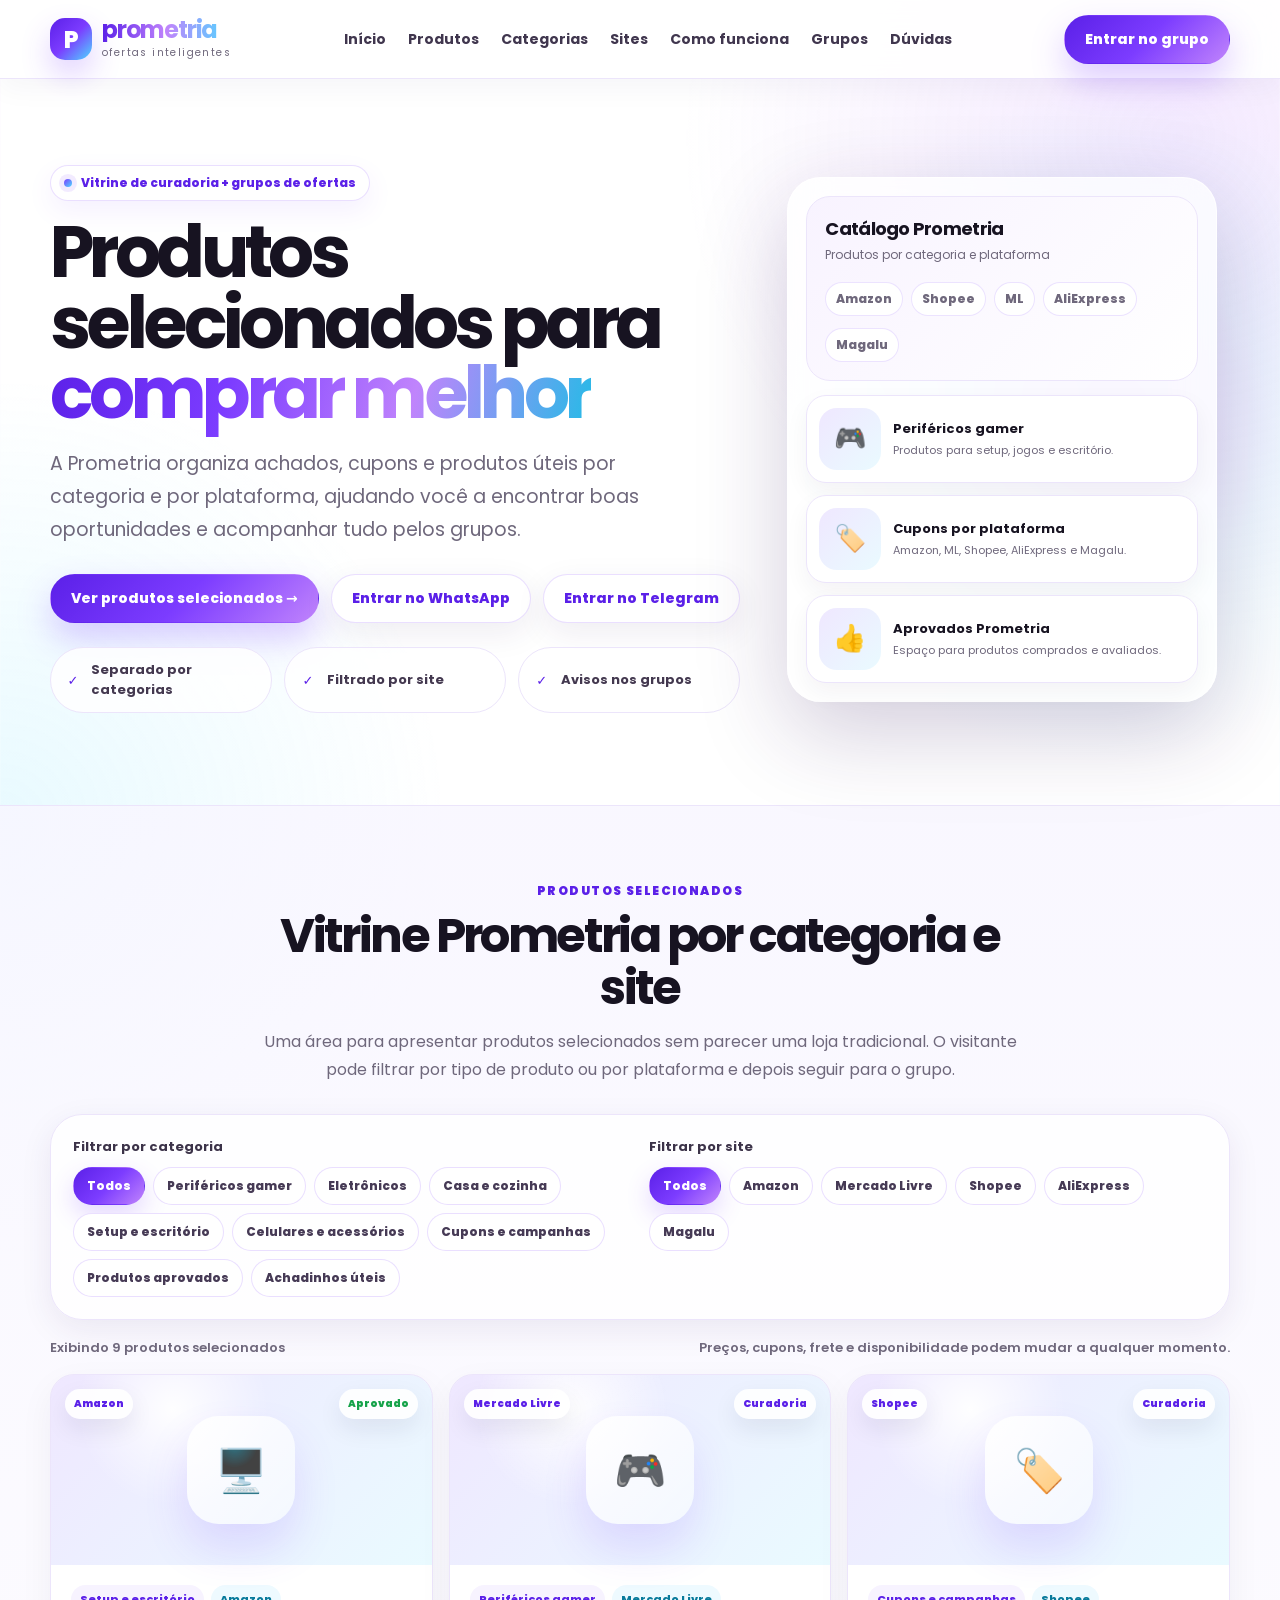
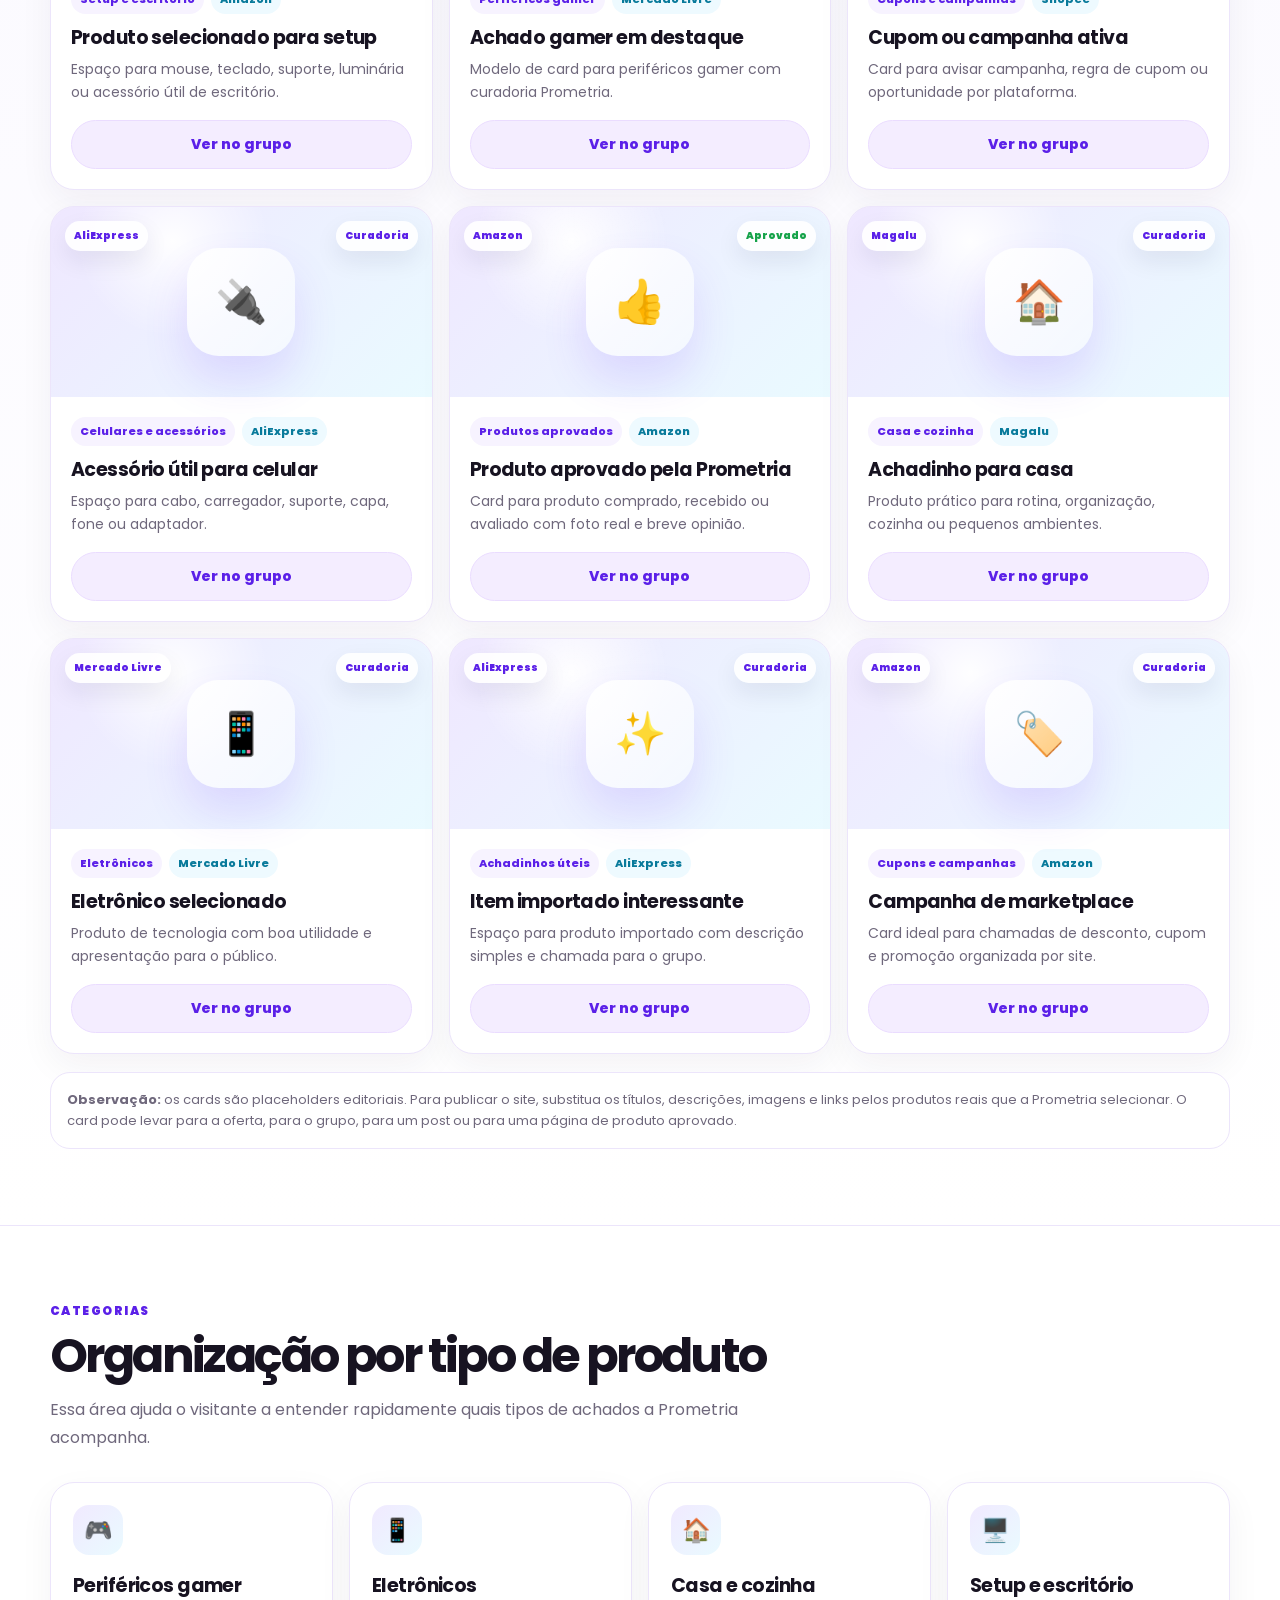
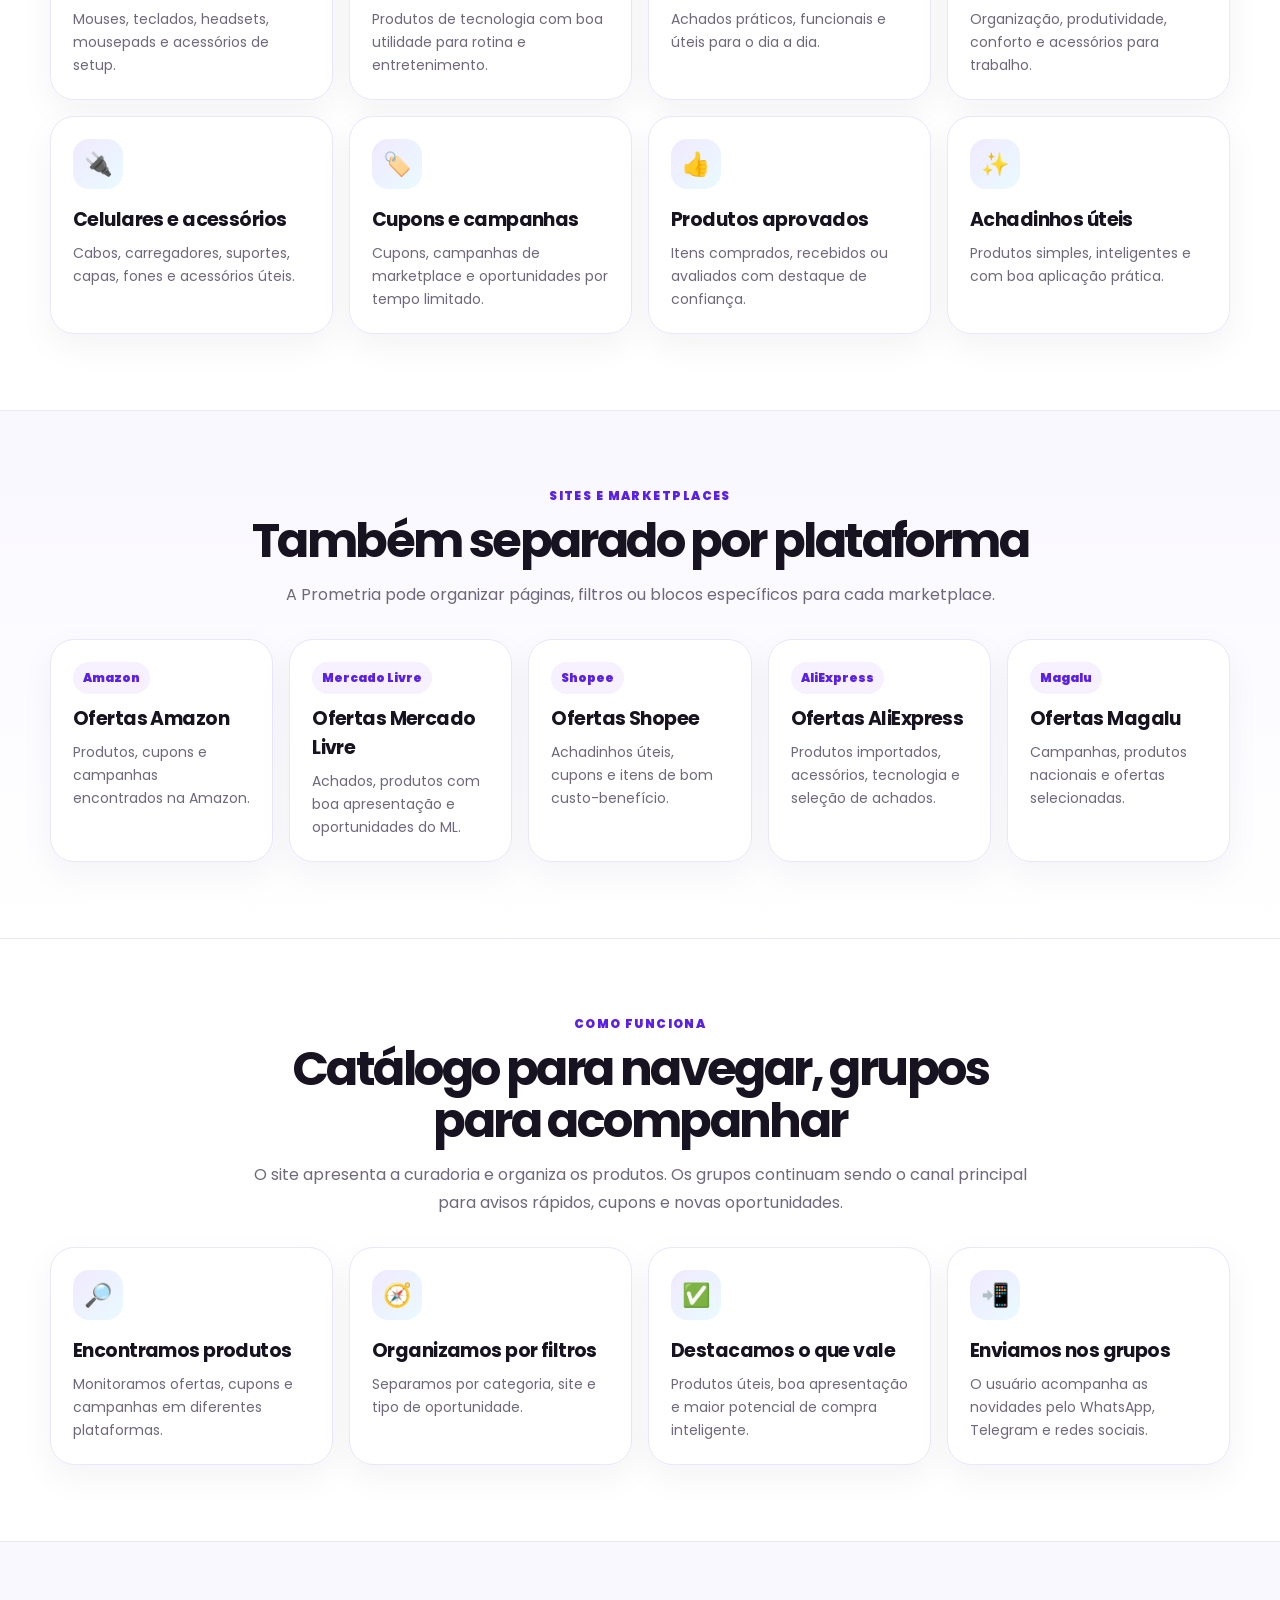
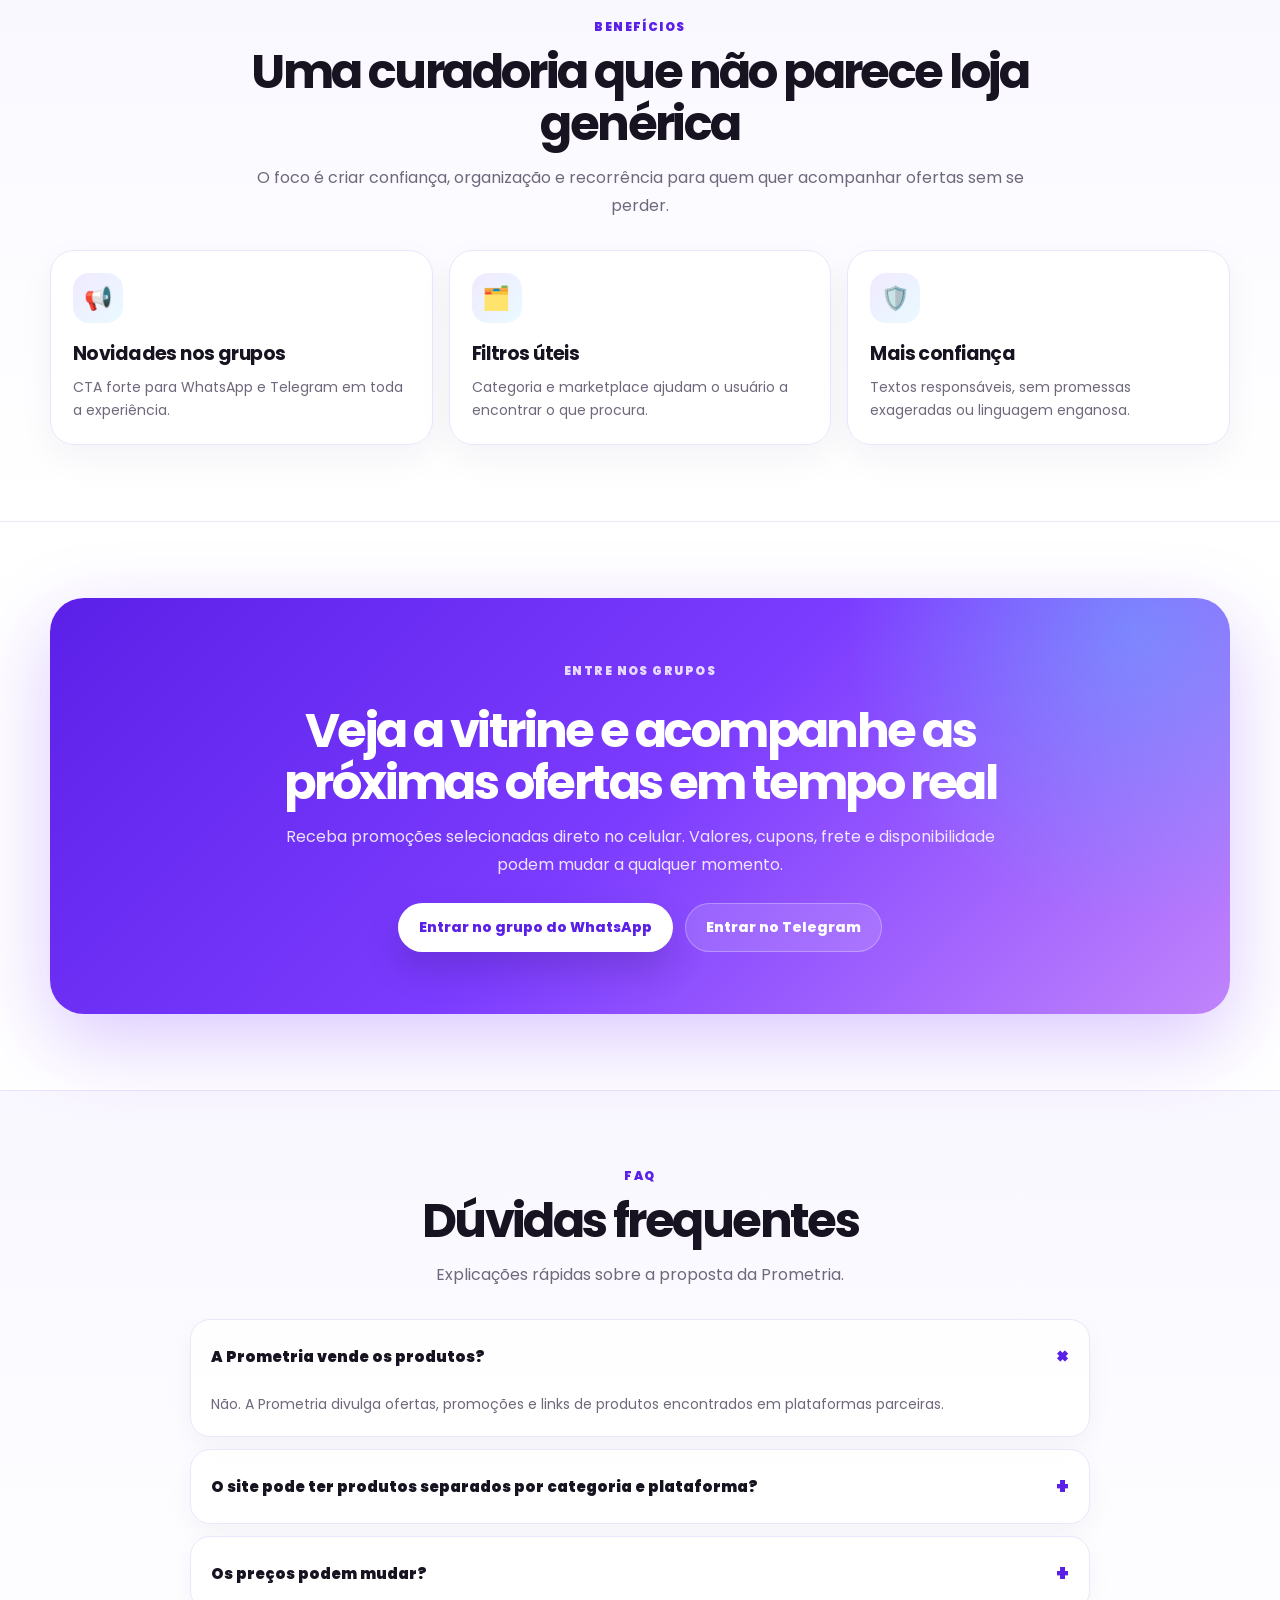
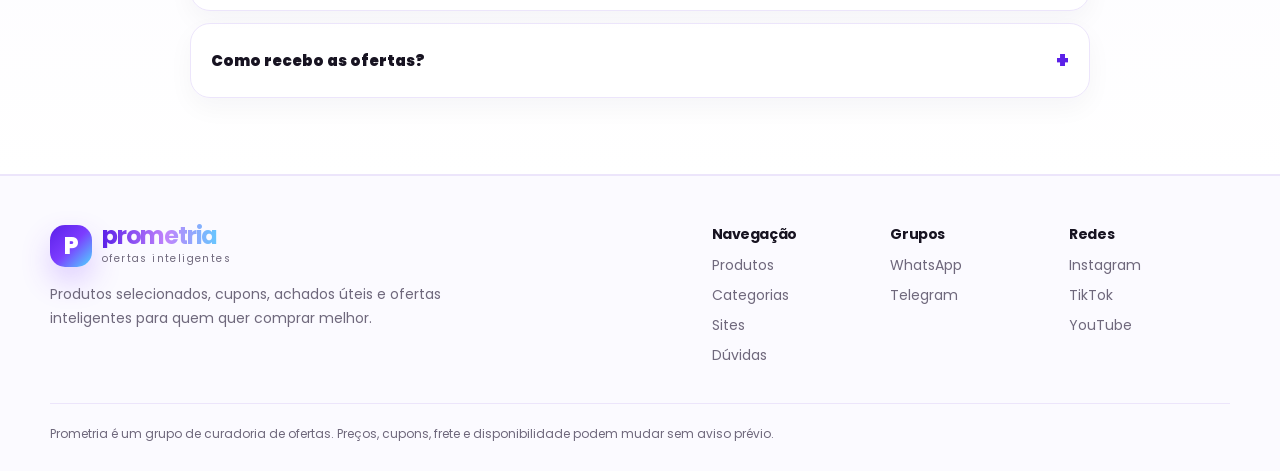
==== index.html @ d0e9db25 "Add files via upload" ====
<!doctype html>
<html lang="pt-BR">
<head>
  <meta charset="utf-8">
  <meta name="viewport" content="width=device-width, initial-scale=1">
  <title>Prometria | Produtos selecionados e ofertas inteligentes</title>
  <meta name="description" content="Produtos selecionados por categoria e marketplace, cupons, achados úteis e grupos de ofertas inteligentes da Prometria.">
  <link rel="preconnect" href="https://fonts.googleapis.com">
  <link rel="preconnect" href="https://fonts.gstatic.com" crossorigin>
  <link href="https://fonts.googleapis.com/css2?family=Poppins:wght@400;500;600;700;800&display=swap" rel="stylesheet">

  <style>
    :root{
      --white:#fff;
      --bg:#fbfaff;
      --soft:#f5f1ff;
      --line:#ece5fb;
      --text:#171321;
      --muted:#6f687c;
      --purple:#7c3cff;
      --purple-dark:#5b20e8;
      --lilac:#c084fc;
      --cyan:#4ed8ff;
      --green:#16a34a;
      --shadow:0 20px 60px rgba(49,25,94,.12);
      --shadow-soft:0 10px 32px rgba(49,25,94,.08);
      --radius:24px;
      --max:1180px;
    }

    *{box-sizing:border-box}
    html{scroll-behavior:smooth}
    body{
      margin:0;
      font-family:Poppins,system-ui,-apple-system,BlinkMacSystemFont,"Segoe UI",sans-serif;
      color:var(--text);
      background:
        radial-gradient(circle at 92% 2%,rgba(192,132,252,.18),transparent 31rem),
        radial-gradient(circle at 0 12%,rgba(78,216,255,.13),transparent 28rem),
        var(--white);
      overflow-x:hidden;
    }

    a{text-decoration:none;color:inherit}
    img{display:block;max-width:100%}
    .container{width:min(100% - 32px,var(--max));margin-inline:auto}

    .header{
      position:sticky;
      top:0;
      z-index:50;
      background:rgba(255,255,255,.9);
      backdrop-filter:blur(18px);
      border-bottom:1px solid var(--line);
      box-shadow:0 10px 28px rgba(34,17,74,.04);
    }

    .nav{
      min-height:78px;
      display:flex;
      align-items:center;
      justify-content:space-between;
      gap:18px;
    }

    .brand{
      display:flex;
      align-items:center;
      gap:12px;
      min-width:180px;
    }

    .brand img{
      width:180px;
      height:auto;
      object-fit:contain;
    }

    .brand-fallback{
      display:flex;
      align-items:center;
      gap:10px;
    }

    .brand-mark{
      width:42px;
      height:42px;
      border-radius:15px;
      display:grid;
      place-items:center;
      color:#fff;
      font-weight:800;
      font-size:24px;
      background:linear-gradient(135deg,var(--purple-dark),var(--purple),var(--cyan));
      box-shadow:0 14px 30px rgba(124,60,255,.24);
    }

    .brand-name strong{
      display:block;
      line-height:1;
      font-size:24px;
      letter-spacing:-.05em;
      background:linear-gradient(90deg,var(--purple-dark),var(--lilac),var(--cyan));
      -webkit-background-clip:text;
      background-clip:text;
      color:transparent;
    }

    .brand-name span{
      display:block;
      margin-top:3px;
      color:var(--muted);
      font-size:10px;
      text-align:center;
      letter-spacing:.14em;
      text-transform:lowercase;
    }

    .menu{
      display:none;
      align-items:center;
      gap:22px;
      color:#40364e;
      font-size:14px;
      font-weight:650;
    }

    .menu a:hover{color:var(--purple-dark)}

    .actions{display:flex;align-items:center;gap:10px}

    .mobile-toggle{
      width:44px;
      height:44px;
      display:grid;
      place-items:center;
      border:1px solid var(--line);
      border-radius:14px;
      background:#fff;
      color:var(--purple-dark);
      cursor:pointer;
    }

    .mobile-menu{
      display:none;
      padding:0 0 16px;
    }

    .mobile-menu.open{display:block}

    .mobile-menu a{
      display:block;
      padding:12px 0;
      border-bottom:1px solid var(--line);
      color:#40364e;
      font-weight:650;
    }

    .btn{
      display:inline-flex;
      align-items:center;
      justify-content:center;
      gap:9px;
      min-height:48px;
      padding:13px 20px;
      border-radius:999px;
      border:1px solid transparent;
      font:inherit;
      font-size:14px;
      font-weight:750;
      cursor:pointer;
      white-space:nowrap;
      transition:.2s ease;
    }

    .btn:hover{transform:translateY(-2px)}

    .btn-primary{
      color:#fff;
      background:linear-gradient(135deg,var(--purple-dark),var(--purple),var(--lilac));
      box-shadow:0 16px 34px rgba(124,60,255,.26);
    }

    .btn-secondary{
      color:var(--purple-dark);
      background:#fff;
      border-color:rgba(124,60,255,.16);
      box-shadow:var(--shadow-soft);
    }

    .btn-soft{
      color:var(--purple-dark);
      background:#f4edff;
      border-color:#eadcff;
      box-shadow:none;
    }

    .desktop-cta{display:none}
    .section{padding:76px 0}
    .soft-section{
      background:linear-gradient(180deg,rgba(248,246,255,.86),rgba(255,255,255,.94));
      border-top:1px solid var(--line);
      border-bottom:1px solid var(--line);
    }

    .hero{
      padding:58px 0 78px;
      position:relative;
      isolation:isolate;
    }

    .hero:before{
      content:"";
      position:absolute;
      width:700px;
      height:700px;
      right:-180px;
      top:0;
      border-radius:999px;
      background:radial-gradient(circle,rgba(124,60,255,.13),rgba(78,216,255,.08),transparent 68%);
      z-index:-1;
    }

    .hero-grid{
      display:grid;
      gap:44px;
      align-items:center;
    }

    .eyebrow{
      display:inline-flex;
      align-items:center;
      gap:9px;
      padding:8px 13px;
      border-radius:999px;
      border:1px solid rgba(124,60,255,.16);
      background:rgba(255,255,255,.86);
      color:var(--purple-dark);
      font-size:12px;
      font-weight:800;
      box-shadow:0 10px 26px rgba(124,60,255,.08);
    }

    .eyebrow:before{
      content:"";
      width:8px;
      height:8px;
      border-radius:999px;
      background:linear-gradient(135deg,var(--purple),var(--cyan));
      box-shadow:0 0 0 5px rgba(124,60,255,.1);
    }

    h1,h2,h3,p{margin-top:0}
    h1{
      margin:16px 0 18px;
      max-width:720px;
      font-size:clamp(39px,8vw,72px);
      line-height:.98;
      letter-spacing:-.064em;
    }

    h2{
      margin-bottom:14px;
      font-size:clamp(30px,5vw,48px);
      line-height:1.08;
      letter-spacing:-.054em;
    }

    h3{letter-spacing:-.03em}

    .gradient{
      background:linear-gradient(105deg,var(--purple-dark),var(--purple),var(--lilac),#22bce6);
      -webkit-background-clip:text;
      background-clip:text;
      color:transparent;
    }

    .lead{
      max-width:650px;
      color:var(--muted);
      font-size:clamp(16px,2.2vw,19px);
      line-height:1.75;
    }

    .hero-actions{
      display:flex;
      flex-direction:column;
      gap:12px;
      margin:28px 0 24px;
    }

    .proof-grid{
      display:grid;
      gap:12px;
      max-width:700px;
    }

    .proof{
      display:flex;
      align-items:center;
      gap:10px;
      padding:12px 14px;
      border-radius:999px;
      border:1px solid var(--line);
      background:rgba(255,255,255,.86);
      color:#43384f;
      font-size:13px;
      font-weight:650;
    }

    .proof i{
      width:18px;
      height:18px;
      display:grid;
      place-items:center;
      color:var(--purple-dark);
      font-style:normal;
    }

    .hero-visual{
      position:relative;
      min-height:500px;
      display:grid;
      place-items:center;
    }

    .preview{
      width:min(100%,430px);
      padding:18px;
      border-radius:34px;
      background:rgba(255,255,255,.72);
      backdrop-filter:blur(20px);
      border:1px solid rgba(255,255,255,.76);
      box-shadow:0 30px 90px rgba(53,27,97,.22);
    }

    .preview-top{
      padding:18px;
      border-radius:24px;
      border:1px solid var(--line);
      background:linear-gradient(135deg,#f8f3ff,#fff);
    }

    .preview-top strong{
      display:block;
      font-size:18px;
      letter-spacing:-.04em;
    }

    .preview-top span{
      display:block;
      margin-top:4px;
      color:var(--muted);
      font-size:12px;
    }

    .preview-chips{
      display:flex;
      flex-wrap:wrap;
      gap:8px;
      margin-top:14px;
    }

    .chip-mini{
      padding:7px 10px;
      border-radius:999px;
      background:#fff;
      border:1px solid rgba(124,60,255,.14);
      color:var(--purple-dark);
      font-size:11px;
      font-weight:800;
    }

    .preview-list{
      display:grid;
      gap:12px;
      padding-top:14px;
    }

    .preview-item{
      display:grid;
      grid-template-columns:62px 1fr;
      gap:12px;
      align-items:center;
      padding:12px;
      border-radius:20px;
      border:1px solid var(--line);
      background:#fff;
      box-shadow:0 10px 24px rgba(30,20,60,.05);
    }

    .preview-thumb{
      width:62px;
      height:62px;
      border-radius:18px;
      display:grid;
      place-items:center;
      background:linear-gradient(135deg,rgba(124,60,255,.12),rgba(78,216,255,.12));
      color:var(--purple-dark);
      font-size:26px;
    }

    .preview-item strong{
      display:block;
      margin-bottom:4px;
      font-size:13px;
    }

    .preview-item span{
      display:block;
      color:var(--muted);
      font-size:11px;
      line-height:1.45;
    }

    .section-head{
      max-width:780px;
      margin-bottom:30px;
    }

    .section-head.center{
      margin-inline:auto;
      text-align:center;
    }

    .kicker{
      margin-bottom:10px;
      color:var(--purple-dark);
      font-size:12px;
      font-weight:850;
      letter-spacing:.12em;
      text-transform:uppercase;
    }

    .section-lead{
      color:var(--muted);
      font-size:16px;
      line-height:1.75;
    }

    .grid{display:grid;gap:16px}

    .card{
      position:relative;
      padding:22px;
      border:1px solid var(--line);
      border-radius:var(--radius);
      background:rgba(255,255,255,.92);
      box-shadow:0 12px 34px rgba(30,20,60,.05);
      transition:.2s ease;
    }

    .card:hover{
      transform:translateY(-4px);
      box-shadow:var(--shadow);
      border-color:rgba(124,60,255,.26);
    }

    .icon{
      width:50px;
      height:50px;
      display:grid;
      place-items:center;
      margin-bottom:16px;
      border-radius:16px;
      color:var(--purple-dark);
      background:linear-gradient(135deg,rgba(124,60,255,.11),rgba(78,216,255,.12));
      font-size:23px;
    }

    .card h3{
      margin-bottom:8px;
      font-size:19px;
    }

    .card p{
      margin-bottom:0;
      color:var(--muted);
      font-size:14px;
      line-height:1.65;
    }

    .filters-panel{
      padding:22px;
      border-radius:32px;
      border:1px solid var(--line);
      background:rgba(255,255,255,.9);
      box-shadow:var(--shadow-soft);
      margin-bottom:18px;
    }

    .filters-row{
      display:grid;
      gap:18px;
    }

    .filter-group strong{
      display:block;
      margin-bottom:10px;
      font-size:13px;
      color:#3c3349;
    }

    .chips{
      display:flex;
      flex-wrap:wrap;
      gap:8px;
    }

    .filter-chip{
      min-height:38px;
      padding:9px 13px;
      border-radius:999px;
      border:1px solid rgba(124,60,255,.16);
      background:#fff;
      color:#463a55;
      font-family:inherit;
      font-size:12px;
      font-weight:750;
      cursor:pointer;
      transition:.2s ease;
    }

    .filter-chip:hover{transform:translateY(-1px)}
    .filter-chip.active{
      color:#fff;
      border-color:transparent;
      background:linear-gradient(135deg,var(--purple-dark),var(--purple),var(--lilac));
      box-shadow:0 10px 24px rgba(124,60,255,.2);
    }

    .catalog-status{
      display:flex;
      align-items:center;
      justify-content:space-between;
      gap:12px;
      flex-wrap:wrap;
      margin-bottom:16px;
      color:var(--muted);
      font-size:13px;
      font-weight:600;
    }

    .product-grid{
      display:grid;
      grid-template-columns:1fr;
      gap:16px;
    }

    .product-card{
      display:flex;
      flex-direction:column;
      overflow:hidden;
      padding:0;
      background:#fff;
    }

    .product-media{
      position:relative;
      height:190px;
      display:grid;
      place-items:center;
      background:
        radial-gradient(circle at 32% 18%,rgba(255,255,255,.95),transparent 6rem),
        linear-gradient(135deg,rgba(124,60,255,.12),rgba(78,216,255,.12));
    }

    .product-img{
      width:108px;
      height:108px;
      border-radius:32px;
      display:grid;
      place-items:center;
      color:var(--purple-dark);
      background:linear-gradient(135deg,rgba(255,255,255,.9),rgba(255,255,255,.44));
      box-shadow:0 24px 44px rgba(124,60,255,.15);
      font-size:42px;
    }

    .tag-row{
      position:absolute;
      top:14px;
      left:14px;
      right:14px;
      display:flex;
      align-items:center;
      justify-content:space-between;
      gap:8px;
    }

    .badge{
      display:inline-flex;
      align-items:center;
      gap:6px;
      min-height:30px;
      padding:7px 9px;
      border-radius:999px;
      background:rgba(255,255,255,.92);
      box-shadow:0 10px 24px rgba(30,20,60,.08);
      color:var(--purple-dark);
      font-size:10px;
      font-weight:850;
      white-space:nowrap;
    }

    .badge.green{color:var(--green)}

    .product-body{
      display:flex;
      flex-direction:column;
      flex:1;
      padding:20px;
    }

    .product-meta{
      display:flex;
      flex-wrap:wrap;
      gap:7px;
      margin-bottom:12px;
    }

    .meta{
      padding:6px 9px;
      border-radius:999px;
      background:#f7f3ff;
      color:var(--purple-dark);
      font-size:11px;
      font-weight:800;
    }

    .meta.source{
      background:#eefaff;
      color:#087a9b;
    }

    .product-title{
      margin-bottom:8px;
      font-size:18px;
      line-height:1.25;
    }

    .product-desc{
      flex:1;
      margin-bottom:16px!important;
    }

    .product-actions{
      display:grid;
      gap:10px;
    }

    .note{
      margin-top:18px;
      padding:16px;
      border-radius:20px;
      background:#fff;
      border:1px solid var(--line);
      color:var(--muted);
      font-size:13px;
      line-height:1.65;
    }

    .category-grid,.store-grid,.steps-grid,.benefit-grid{grid-template-columns:1fr}

    .store-card{
      min-height:164px;
      overflow:hidden;
    }

    .store-name{
      display:inline-flex;
      margin-bottom:10px;
      padding:7px 10px;
      border-radius:999px;
      background:#f6f0ff;
      color:var(--purple-dark);
      font-size:12px;
      font-weight:850;
    }

    .cta-panel{
      position:relative;
      overflow:hidden;
      padding:clamp(34px,7vw,62px);
      border-radius:34px;
      background:
        radial-gradient(circle at 92% 8%,rgba(78,216,255,.36),transparent 18rem),
        linear-gradient(135deg,var(--purple-dark),var(--purple),var(--lilac));
      color:#fff;
      text-align:center;
      box-shadow:0 26px 80px rgba(124,60,255,.28);
    }

    .cta-panel h2{max-width:790px;margin-inline:auto}
    .cta-panel p{
      max-width:720px;
      margin:0 auto 24px;
      color:rgba(255,255,255,.86);
      line-height:1.75;
    }

    .cta-actions{
      display:flex;
      flex-direction:column;
      justify-content:center;
      gap:12px;
    }

    .cta-panel .btn-primary{
      color:var(--purple-dark);
      background:#fff;
      box-shadow:0 18px 34px rgba(45,15,90,.2);
    }

    .cta-panel .btn-secondary{
      color:#fff;
      background:rgba(255,255,255,.14);
      border-color:rgba(255,255,255,.28);
      box-shadow:none;
    }

    .faq-list{
      max-width:900px;
      margin-inline:auto;
      display:grid;
      gap:12px;
    }

    .faq-item{
      overflow:hidden;
      border-radius:20px;
      border:1px solid var(--line);
      background:rgba(255,255,255,.9);
      box-shadow:0 10px 26px rgba(30,20,60,.04);
    }

    .faq-button{
      width:100%;
      padding:20px;
      display:flex;
      align-items:center;
      justify-content:space-between;
      gap:16px;
      border:0;
      background:transparent;
      color:var(--text);
      font-family:inherit;
      font-size:15px;
      font-weight:850;
      text-align:left;
      cursor:pointer;
    }

    .faq-button span{
      color:var(--purple-dark);
      font-size:22px;
      transition:.2s ease;
    }

    .faq-item.open .faq-button span{transform:rotate(45deg)}

    .faq-content{
      display:none;
      padding:0 20px 20px;
      color:var(--muted);
      font-size:14px;
      line-height:1.7;
    }

    .faq-item.open .faq-content{display:block}

    .footer{
      padding:48px 0 28px;
      border-top:1px solid var(--line);
      background:var(--bg);
    }

    .footer-grid{
      display:grid;
      gap:28px;
    }

    .footer p{
      max-width:460px;
      margin:16px 0 0;
      color:var(--muted);
      font-size:14px;
      line-height:1.7;
    }

    .footer-links{
      display:grid;
      gap:18px;
    }

    .footer-col h3{
      margin-bottom:10px;
      font-size:14px;
    }

    .footer-col a{
      display:block;
      margin:9px 0;
      color:var(--muted);
      font-size:14px;
    }

    .footer-col a:hover{color:var(--purple-dark)}

    .footer-bottom{
      margin-top:28px;
      padding-top:20px;
      border-top:1px solid var(--line);
      color:var(--muted);
      font-size:12px;
      line-height:1.6;
    }

    .reveal{
      opacity:0;
      transform:translateY(18px);
      transition:opacity .55s ease,transform .55s ease;
    }

    .reveal.visible{
      opacity:1;
      transform:translateY(0);
    }

    @media(min-width:560px){
      .hero-actions,.cta-actions{flex-direction:row}
      .proof-grid{grid-template-columns:repeat(3,1fr)}
      .category-grid,.store-grid,.product-grid,.benefit-grid{grid-template-columns:repeat(2,1fr)}
      .footer-links{grid-template-columns:repeat(2,1fr)}
    }

    @media(min-width:860px){
      .hero{padding:86px 0 92px}
      .hero-grid{grid-template-columns:1.02fr .98fr}
      .menu{display:flex}
      .mobile-toggle{display:none}
      .desktop-cta{display:inline-flex}
      .mobile-menu{display:none!important}
      .filters-row{grid-template-columns:1fr 1fr}
      .steps-grid{grid-template-columns:repeat(4,1fr)}
      .category-grid{grid-template-columns:repeat(4,1fr)}
      .store-grid{grid-template-columns:repeat(5,1fr)}
      .product-grid{grid-template-columns:repeat(3,1fr)}
      .benefit-grid{grid-template-columns:repeat(3,1fr)}
      .footer-grid{grid-template-columns:1.1fr .9fr}
      .footer-links{grid-template-columns:repeat(3,1fr)}
    }

    @media(max-width:420px){
      .container{width:min(100% - 24px,var(--max))}
      .brand img{width:148px}
      .brand-name strong{font-size:20px}
      .hero-visual{min-height:460px}
    }

    @media(prefers-reduced-motion:reduce){
      *,*:before,*:after{animation:none!important;transition:none!important;scroll-behavior:auto!important}
      .reveal{opacity:1;transform:none}
    }
  </style>
</head>

<body>
  <header class="header">
    <div class="container">
      <nav class="nav">
        <a class="brand" href="#inicio" aria-label="Prometria - Início">
          <!-- Coloque aqui o arquivo oficial da logo. Exemplo: <img src="assets/logo-prometria.png" alt="Prometria - ofertas inteligentes"> -->
          <div class="brand-fallback">
            <div class="brand-mark">P</div>
            <div class="brand-name">
              <strong>prometria</strong>
              <span>ofertas inteligentes</span>
            </div>
          </div>
        </a>

        <div class="menu">
          <a href="#inicio">Início</a>
          <a href="#catalogo">Produtos</a>
          <a href="#categorias">Categorias</a>
          <a href="#plataformas">Sites</a>
          <a href="#como-funciona">Como funciona</a>
          <a href="#grupos">Grupos</a>
          <a href="#duvidas">Dúvidas</a>
        </div>

        <div class="actions">
          <a class="btn btn-primary desktop-cta" href="https://wa.me/SEUNUMERO" target="_blank" rel="noopener">Entrar no grupo</a>
          <button class="mobile-toggle" type="button" aria-label="Abrir menu" data-mobile-toggle>☰</button>
        </div>
      </nav>

      <div class="mobile-menu" data-mobile-menu>
        <a href="#inicio">Início</a>
        <a href="#catalogo">Produtos</a>
        <a href="#categorias">Categorias</a>
        <a href="#plataformas">Sites</a>
        <a href="#como-funciona">Como funciona</a>
        <a href="#grupos">Grupos</a>
        <a href="#duvidas">Dúvidas</a>
        <a href="https://wa.me/SEUNUMERO" target="_blank" rel="noopener">Entrar no grupo</a>
      </div>
    </div>
  </header>

  <main>
    <section class="hero" id="inicio">
      <div class="container hero-grid">
        <div class="reveal">
          <span class="eyebrow">Vitrine de curadoria + grupos de ofertas</span>
          <h1>Produtos selecionados para <span class="gradient">comprar melhor</span></h1>
          <p class="lead">A Prometria organiza achados, cupons e produtos úteis por categoria e por plataforma, ajudando você a encontrar boas oportunidades e acompanhar tudo pelos grupos.</p>

          <div class="hero-actions">
            <a class="btn btn-primary" href="#catalogo">Ver produtos selecionados →</a>
            <a class="btn btn-secondary" href="https://wa.me/SEUNUMERO" target="_blank" rel="noopener">Entrar no WhatsApp</a>
            <a class="btn btn-secondary" href="https://t.me/SEUGRUPO" target="_blank" rel="noopener">Entrar no Telegram</a>
          </div>

          <div class="proof-grid">
            <span class="proof"><i>✓</i> Separado por categorias</span>
            <span class="proof"><i>✓</i> Filtrado por site</span>
            <span class="proof"><i>✓</i> Avisos nos grupos</span>
          </div>
        </div>

        <div class="hero-visual reveal">
          <div class="preview">
            <div class="preview-top">
              <strong>Catálogo Prometria</strong>
              <span>Produtos por categoria e plataforma</span>
              <div class="preview-chips">
                <span class="chip-mini">Amazon</span>
                <span class="chip-mini">Shopee</span>
                <span class="chip-mini">ML</span>
                <span class="chip-mini">AliExpress</span>
                <span class="chip-mini">Magalu</span>
              </div>
            </div>

            <div class="preview-list">
              <article class="preview-item">
                <div class="preview-thumb">🎮</div>
                <div>
                  <strong>Periféricos gamer</strong>
                  <span>Produtos para setup, jogos e escritório.</span>
                </div>
              </article>

              <article class="preview-item">
                <div class="preview-thumb">🏷️</div>
                <div>
                  <strong>Cupons por plataforma</strong>
                  <span>Amazon, ML, Shopee, AliExpress e Magalu.</span>
                </div>
              </article>

              <article class="preview-item">
                <div class="preview-thumb">👍</div>
                <div>
                  <strong>Aprovados Prometria</strong>
                  <span>Espaço para produtos comprados e avaliados.</span>
                </div>
              </article>
            </div>
          </div>
        </div>
      </div>
    </section>

    <section class="section soft-section" id="catalogo">
      <div class="container">
        <div class="section-head center reveal">
          <p class="kicker">Produtos selecionados</p>
          <h2>Vitrine Prometria por categoria e site</h2>
          <p class="section-lead">Uma área para apresentar produtos selecionados sem parecer uma loja tradicional. O visitante pode filtrar por tipo de produto ou por plataforma e depois seguir para o grupo.</p>
        </div>

        <div class="filters-panel reveal">
          <div class="filters-row">
            <div class="filter-group">
              <strong>Filtrar por categoria</strong>
              <div class="chips" data-filter-group="category">
                <button class="filter-chip active" type="button" data-value="todos">Todos</button>
                <button class="filter-chip" type="button" data-value="Periféricos gamer">Periféricos gamer</button>
                <button class="filter-chip" type="button" data-value="Eletrônicos">Eletrônicos</button>
                <button class="filter-chip" type="button" data-value="Casa e cozinha">Casa e cozinha</button>
                <button class="filter-chip" type="button" data-value="Setup e escritório">Setup e escritório</button>
                <button class="filter-chip" type="button" data-value="Celulares e acessórios">Celulares e acessórios</button>
                <button class="filter-chip" type="button" data-value="Cupons e campanhas">Cupons e campanhas</button>
                <button class="filter-chip" type="button" data-value="Produtos aprovados">Produtos aprovados</button>
                <button class="filter-chip" type="button" data-value="Achadinhos úteis">Achadinhos úteis</button>
              </div>
            </div>

            <div class="filter-group">
              <strong>Filtrar por site</strong>
              <div class="chips" data-filter-group="source">
                <button class="filter-chip active" type="button" data-value="todos">Todos</button>
                <button class="filter-chip" type="button" data-value="Amazon">Amazon</button>
                <button class="filter-chip" type="button" data-value="Mercado Livre">Mercado Livre</button>
                <button class="filter-chip" type="button" data-value="Shopee">Shopee</button>
                <button class="filter-chip" type="button" data-value="AliExpress">AliExpress</button>
                <button class="filter-chip" type="button" data-value="Magalu">Magalu</button>
              </div>
            </div>
          </div>
        </div>

        <div class="catalog-status reveal">
          <span data-result-count>Exibindo produtos selecionados</span>
          <span>Preços, cupons, frete e disponibilidade podem mudar a qualquer momento.</span>
        </div>

        <div class="product-grid reveal" data-product-grid></div>

        <div class="note reveal">
          <strong>Observação:</strong> os cards são placeholders editoriais. Para publicar o site, substitua os títulos, descrições, imagens e links pelos produtos reais que a Prometria selecionar. O card pode levar para a oferta, para o grupo, para um post ou para uma página de produto aprovado.
        </div>
      </div>
    </section>

    <section class="section" id="categorias">
      <div class="container">
        <div class="section-head reveal">
          <p class="kicker">Categorias</p>
          <h2>Organização por tipo de produto</h2>
          <p class="section-lead">Essa área ajuda o visitante a entender rapidamente quais tipos de achados a Prometria acompanha.</p>
        </div>

        <div class="grid category-grid">
          <article class="card reveal"><div class="icon">🎮</div><h3>Periféricos gamer</h3><p>Mouses, teclados, headsets, mousepads e acessórios de setup.</p></article>
          <article class="card reveal"><div class="icon">📱</div><h3>Eletrônicos</h3><p>Produtos de tecnologia com boa utilidade para rotina e entretenimento.</p></article>
          <article class="card reveal"><div class="icon">🏠</div><h3>Casa e cozinha</h3><p>Achados práticos, funcionais e úteis para o dia a dia.</p></article>
          <article class="card reveal"><div class="icon">🖥️</div><h3>Setup e escritório</h3><p>Organização, produtividade, conforto e acessórios para trabalho.</p></article>
          <article class="card reveal"><div class="icon">🔌</div><h3>Celulares e acessórios</h3><p>Cabos, carregadores, suportes, capas, fones e acessórios úteis.</p></article>
          <article class="card reveal"><div class="icon">🏷️</div><h3>Cupons e campanhas</h3><p>Cupons, campanhas de marketplace e oportunidades por tempo limitado.</p></article>
          <article class="card reveal"><div class="icon">👍</div><h3>Produtos aprovados</h3><p>Itens comprados, recebidos ou avaliados com destaque de confiança.</p></article>
          <article class="card reveal"><div class="icon">✨</div><h3>Achadinhos úteis</h3><p>Produtos simples, inteligentes e com boa aplicação prática.</p></article>
        </div>
      </div>
    </section>

    <section class="section soft-section" id="plataformas">
      <div class="container">
        <div class="section-head center reveal">
          <p class="kicker">Sites e marketplaces</p>
          <h2>Também separado por plataforma</h2>
          <p class="section-lead">A Prometria pode organizar páginas, filtros ou blocos específicos para cada marketplace.</p>
        </div>

        <div class="grid store-grid">
          <article class="card store-card reveal"><span class="store-name">Amazon</span><h3>Ofertas Amazon</h3><p>Produtos, cupons e campanhas encontrados na Amazon.</p></article>
          <article class="card store-card reveal"><span class="store-name">Mercado Livre</span><h3>Ofertas Mercado Livre</h3><p>Achados, produtos com boa apresentação e oportunidades do ML.</p></article>
          <article class="card store-card reveal"><span class="store-name">Shopee</span><h3>Ofertas Shopee</h3><p>Achadinhos úteis, cupons e itens de bom custo-benefício.</p></article>
          <article class="card store-card reveal"><span class="store-name">AliExpress</span><h3>Ofertas AliExpress</h3><p>Produtos importados, acessórios, tecnologia e seleção de achados.</p></article>
          <article class="card store-card reveal"><span class="store-name">Magalu</span><h3>Ofertas Magalu</h3><p>Campanhas, produtos nacionais e ofertas selecionadas.</p></article>
        </div>
      </div>
    </section>

    <section class="section" id="como-funciona">
      <div class="container">
        <div class="section-head center reveal">
          <p class="kicker">Como funciona</p>
          <h2>Catálogo para navegar, grupos para acompanhar</h2>
          <p class="section-lead">O site apresenta a curadoria e organiza os produtos. Os grupos continuam sendo o canal principal para avisos rápidos, cupons e novas oportunidades.</p>
        </div>

        <div class="grid steps-grid">
          <article class="card reveal"><div class="icon">🔎</div><h3>Encontramos produtos</h3><p>Monitoramos ofertas, cupons e campanhas em diferentes plataformas.</p></article>
          <article class="card reveal"><div class="icon">🧭</div><h3>Organizamos por filtros</h3><p>Separamos por categoria, site e tipo de oportunidade.</p></article>
          <article class="card reveal"><div class="icon">✅</div><h3>Destacamos o que vale</h3><p>Produtos úteis, boa apresentação e maior potencial de compra inteligente.</p></article>
          <article class="card reveal"><div class="icon">📲</div><h3>Enviamos nos grupos</h3><p>O usuário acompanha as novidades pelo WhatsApp, Telegram e redes sociais.</p></article>
        </div>
      </div>
    </section>

    <section class="section soft-section">
      <div class="container">
        <div class="section-head center reveal">
          <p class="kicker">Benefícios</p>
          <h2>Uma curadoria que não parece loja genérica</h2>
          <p class="section-lead">O foco é criar confiança, organização e recorrência para quem quer acompanhar ofertas sem se perder.</p>
        </div>

        <div class="grid benefit-grid">
          <article class="card reveal"><div class="icon">📢</div><h3>Novidades nos grupos</h3><p>CTA forte para WhatsApp e Telegram em toda a experiência.</p></article>
          <article class="card reveal"><div class="icon">🗂️</div><h3>Filtros úteis</h3><p>Categoria e marketplace ajudam o usuário a encontrar o que procura.</p></article>
          <article class="card reveal"><div class="icon">🛡️</div><h3>Mais confiança</h3><p>Textos responsáveis, sem promessas exageradas ou linguagem enganosa.</p></article>
        </div>
      </div>
    </section>

    <section class="section" id="grupos">
      <div class="container">
        <div class="cta-panel reveal">
          <p class="kicker" style="color:rgba(255,255,255,.82)">Entre nos grupos</p>
          <h2>Veja a vitrine e acompanhe as próximas ofertas em tempo real</h2>
          <p>Receba promoções selecionadas direto no celular. Valores, cupons, frete e disponibilidade podem mudar a qualquer momento.</p>
          <div class="cta-actions">
            <a class="btn btn-primary" href="https://wa.me/SEUNUMERO" target="_blank" rel="noopener">Entrar no grupo do WhatsApp</a>
            <a class="btn btn-secondary" href="https://t.me/SEUGRUPO" target="_blank" rel="noopener">Entrar no Telegram</a>
          </div>
        </div>
      </div>
    </section>

    <section class="section soft-section" id="duvidas">
      <div class="container">
        <div class="section-head center reveal">
          <p class="kicker">FAQ</p>
          <h2>Dúvidas frequentes</h2>
          <p class="section-lead">Explicações rápidas sobre a proposta da Prometria.</p>
        </div>

        <div class="faq-list reveal">
          <article class="faq-item open">
            <button class="faq-button" type="button">A Prometria vende os produtos? <span>+</span></button>
            <div class="faq-content">Não. A Prometria divulga ofertas, promoções e links de produtos encontrados em plataformas parceiras.</div>
          </article>
          <article class="faq-item">
            <button class="faq-button" type="button">O site pode ter produtos separados por categoria e plataforma? <span>+</span></button>
            <div class="faq-content">Sim. O catálogo pode ser organizado por categorias como eletrônicos, setup e casa, além de plataformas como Amazon, Mercado Livre, Shopee, AliExpress e Magalu.</div>
          </article>
          <article class="faq-item">
            <button class="faq-button" type="button">Os preços podem mudar? <span>+</span></button>
            <div class="faq-content">Sim. Valores, cupons, frete e disponibilidade podem mudar a qualquer momento.</div>
          </article>
          <article class="faq-item">
            <button class="faq-button" type="button">Como recebo as ofertas? <span>+</span></button>
            <div class="faq-content">Você pode entrar nos grupos de WhatsApp e Telegram para acompanhar as ofertas publicadas.</div>
          </article>
        </div>
      </div>
    </section>
  </main>

  <footer class="footer">
    <div class="container">
      <div class="footer-grid">
        <div>
          <a class="brand" href="#inicio" aria-label="Prometria - Início">
            <div class="brand-fallback">
              <div class="brand-mark">P</div>
              <div class="brand-name">
                <strong>prometria</strong>
                <span>ofertas inteligentes</span>
              </div>
            </div>
          </a>
          <p>Produtos selecionados, cupons, achados úteis e ofertas inteligentes para quem quer comprar melhor.</p>
        </div>

        <div class="footer-links">
          <div class="footer-col">
            <h3>Navegação</h3>
            <a href="#catalogo">Produtos</a>
            <a href="#categorias">Categorias</a>
            <a href="#plataformas">Sites</a>
            <a href="#duvidas">Dúvidas</a>
          </div>
          <div class="footer-col">
            <h3>Grupos</h3>
            <a href="https://wa.me/SEUNUMERO" target="_blank" rel="noopener">WhatsApp</a>
            <a href="https://t.me/SEUGRUPO" target="_blank" rel="noopener">Telegram</a>
          </div>
          <div class="footer-col">
            <h3>Redes</h3>
            <a href="https://instagram.com/SEUINSTAGRAM" target="_blank" rel="noopener">Instagram</a>
            <a href="https://tiktok.com/@SEUTIKTOK" target="_blank" rel="noopener">TikTok</a>
            <a href="https://youtube.com/@SEUYOUTUBE" target="_blank" rel="noopener">YouTube</a>
          </div>
        </div>
      </div>

      <div class="footer-bottom">
        Prometria é um grupo de curadoria de ofertas. Preços, cupons, frete e disponibilidade podem mudar sem aviso prévio.
      </div>
    </div>
  </footer>

  <script>
    const products = [
      {
        title:"Produto selecionado para setup",
        desc:"Espaço para mouse, teclado, suporte, luminária ou acessório útil de escritório.",
        category:"Setup e escritório",
        source:"Amazon",
        approved:true,
        icon:"🖥️"
      },
      {
        title:"Achado gamer em destaque",
        desc:"Modelo de card para periféricos gamer com curadoria Prometria.",
        category:"Periféricos gamer",
        source:"Mercado Livre",
        approved:false,
        icon:"🎮"
      },
      {
        title:"Cupom ou campanha ativa",
        desc:"Card para avisar campanha, regra de cupom ou oportunidade por plataforma.",
        category:"Cupons e campanhas",
        source:"Shopee",
        approved:false,
        icon:"🏷️"
      },
      {
        title:"Acessório útil para celular",
        desc:"Espaço para cabo, carregador, suporte, capa, fone ou adaptador.",
        category:"Celulares e acessórios",
        source:"AliExpress",
        approved:false,
        icon:"🔌"
      },
      {
        title:"Produto aprovado pela Prometria",
        desc:"Card para produto comprado, recebido ou avaliado com foto real e breve opinião.",
        category:"Produtos aprovados",
        source:"Amazon",
        approved:true,
        icon:"👍"
      },
      {
        title:"Achadinho para casa",
        desc:"Produto prático para rotina, organização, cozinha ou pequenos ambientes.",
        category:"Casa e cozinha",
        source:"Magalu",
        approved:false,
        icon:"🏠"
      },
      {
        title:"Eletrônico selecionado",
        desc:"Produto de tecnologia com boa utilidade e apresentação para o público.",
        category:"Eletrônicos",
        source:"Mercado Livre",
        approved:false,
        icon:"📱"
      },
      {
        title:"Item importado interessante",
        desc:"Espaço para produto importado com descrição simples e chamada para o grupo.",
        category:"Achadinhos úteis",
        source:"AliExpress",
        approved:false,
        icon:"✨"
      },
      {
        title:"Campanha de marketplace",
        desc:"Card ideal para chamadas de desconto, cupom e promoção organizada por site.",
        category:"Cupons e campanhas",
        source:"Amazon",
        approved:false,
        icon:"🏷️"
      }
    ];

    const state = { category:"todos", source:"todos" };
    const grid = document.querySelector("[data-product-grid]");
    const count = document.querySelector("[data-result-count]");

    function renderProducts(){
      const filtered = products.filter(product => {
        const byCategory = state.category === "todos" || product.category === state.category;
        const bySource = state.source === "todos" || product.source === state.source;
        return byCategory && bySource;
      });

      count.textContent = `Exibindo ${filtered.length} ${filtered.length === 1 ? "produto selecionado" : "produtos selecionados"}`;

      if(!filtered.length){
        grid.innerHTML = `<article class="card"><h3>Nenhum produto encontrado</h3><p>Não há cards nesta combinação de filtros. Adicione mais produtos ou escolha outra categoria/plataforma.</p></article>`;
        return;
      }

      grid.innerHTML = filtered.map(product => `
        <article class="card product-card">
          <div class="product-media">
            <div class="tag-row">
              <span class="badge">${product.source}</span>
              <span class="badge ${product.approved ? "green" : ""}">${product.approved ? "Aprovado" : "Curadoria"}</span>
            </div>
            <div class="product-img">${product.icon}</div>
          </div>
          <div class="product-body">
            <div class="product-meta">
              <span class="meta">${product.category}</span>
              <span class="meta source">${product.source}</span>
            </div>
            <h3 class="product-title">${product.title}</h3>
            <p class="product-desc">${product.desc}</p>
            <div class="product-actions">
              <a class="btn btn-soft" href="https://wa.me/SEUNUMERO" target="_blank" rel="noopener">Ver no grupo</a>
            </div>
          </div>
        </article>
      `).join("");
    }

    document.querySelectorAll("[data-filter-group]").forEach(group => {
      const type = group.dataset.filterGroup;
      group.querySelectorAll(".filter-chip").forEach(button => {
        button.addEventListener("click", () => {
          group.querySelectorAll(".filter-chip").forEach(chip => chip.classList.remove("active"));
          button.classList.add("active");
          state[type] = button.dataset.value;
          renderProducts();
        });
      });
    });

    const menuButton = document.querySelector("[data-mobile-toggle]");
    const mobileMenu = document.querySelector("[data-mobile-menu]");

    menuButton.addEventListener("click", () => {
      mobileMenu.classList.toggle("open");
    });

    mobileMenu.querySelectorAll("a").forEach(link => {
      link.addEventListener("click", () => mobileMenu.classList.remove("open"));
    });

    document.querySelectorAll(".faq-button").forEach(button => {
      button.addEventListener("click", () => {
        button.closest(".faq-item").classList.toggle("open");
      });
    });

    const revealElements = document.querySelectorAll(".reveal");
    if("IntersectionObserver" in window){
      const observer = new IntersectionObserver(entries => {
        entries.forEach(entry => {
          if(entry.isIntersecting){
            entry.target.classList.add("visible");
            observer.unobserve(entry.target);
          }
        });
      }, {threshold:.12});
      revealElements.forEach(el => observer.observe(el));
    } else {
      revealElements.forEach(el => el.classList.add("visible"));
    }

    renderProducts();
  </script>
</body>
</html>
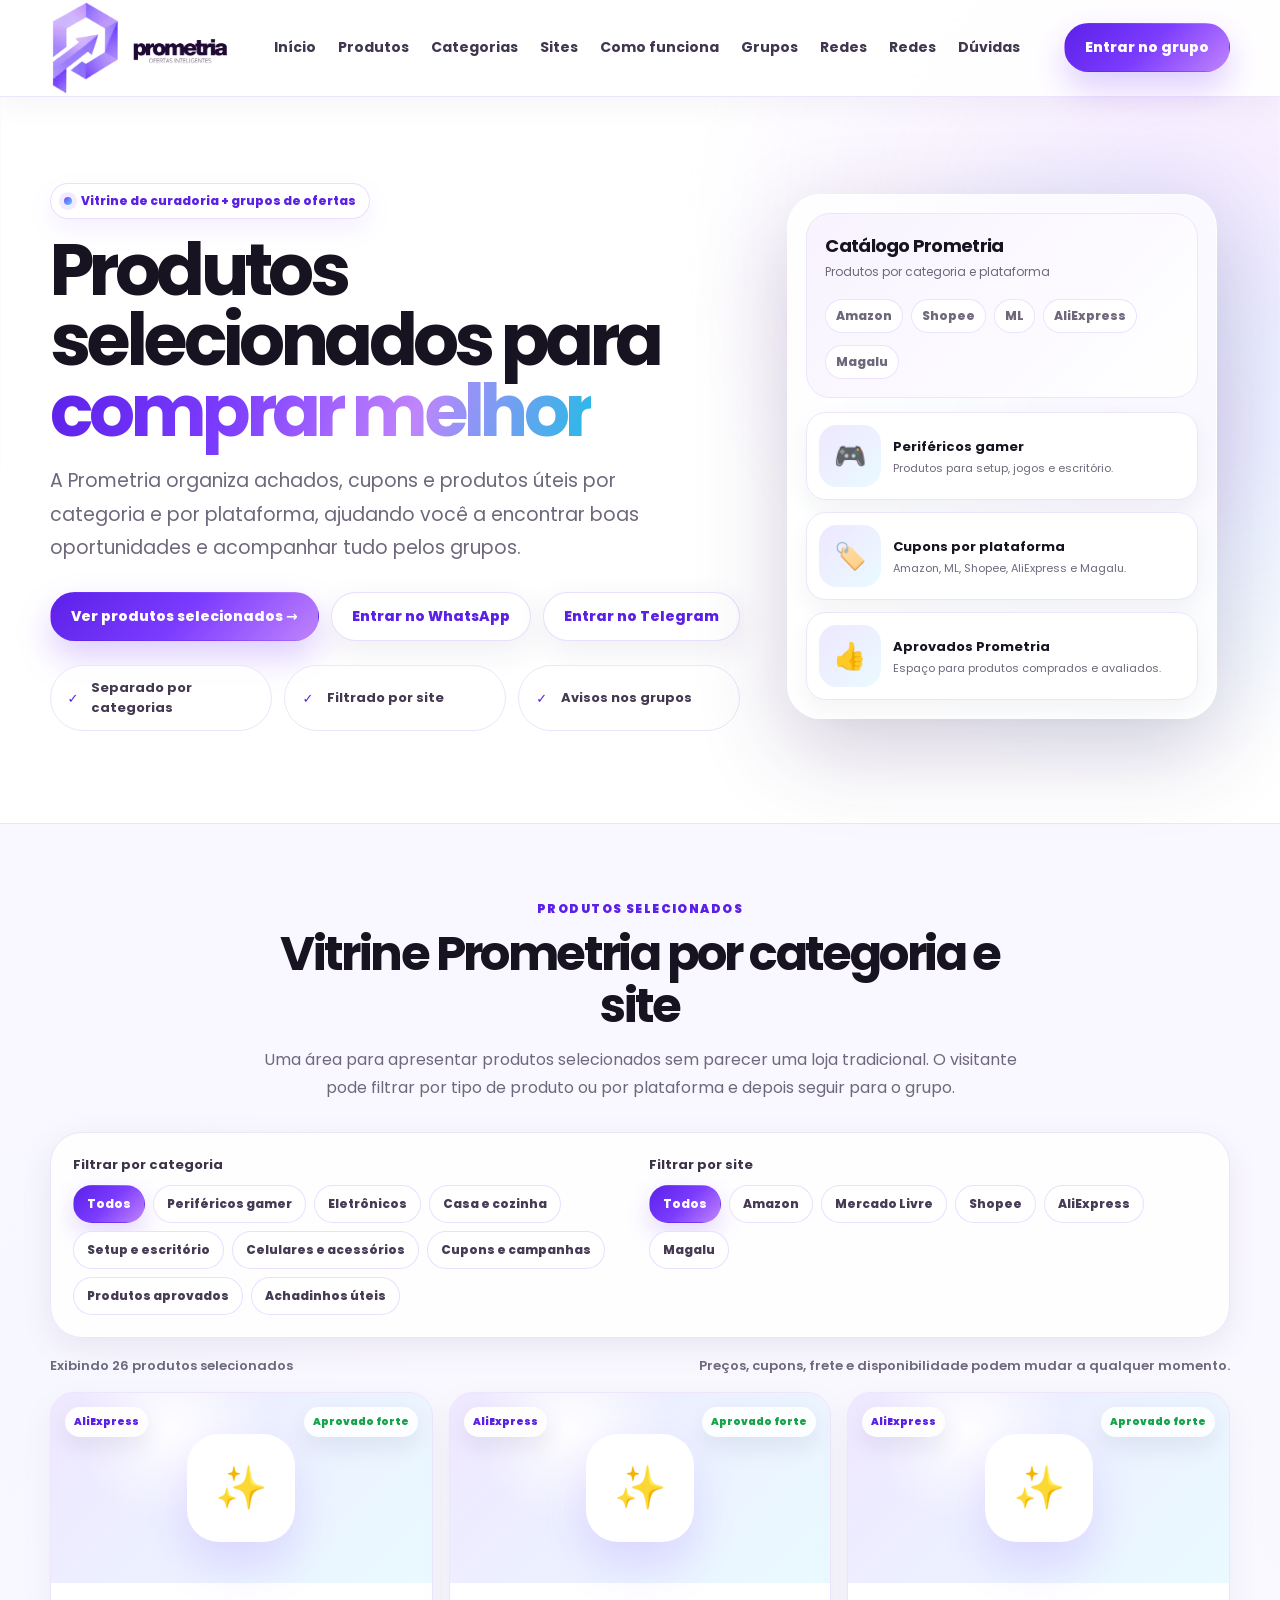
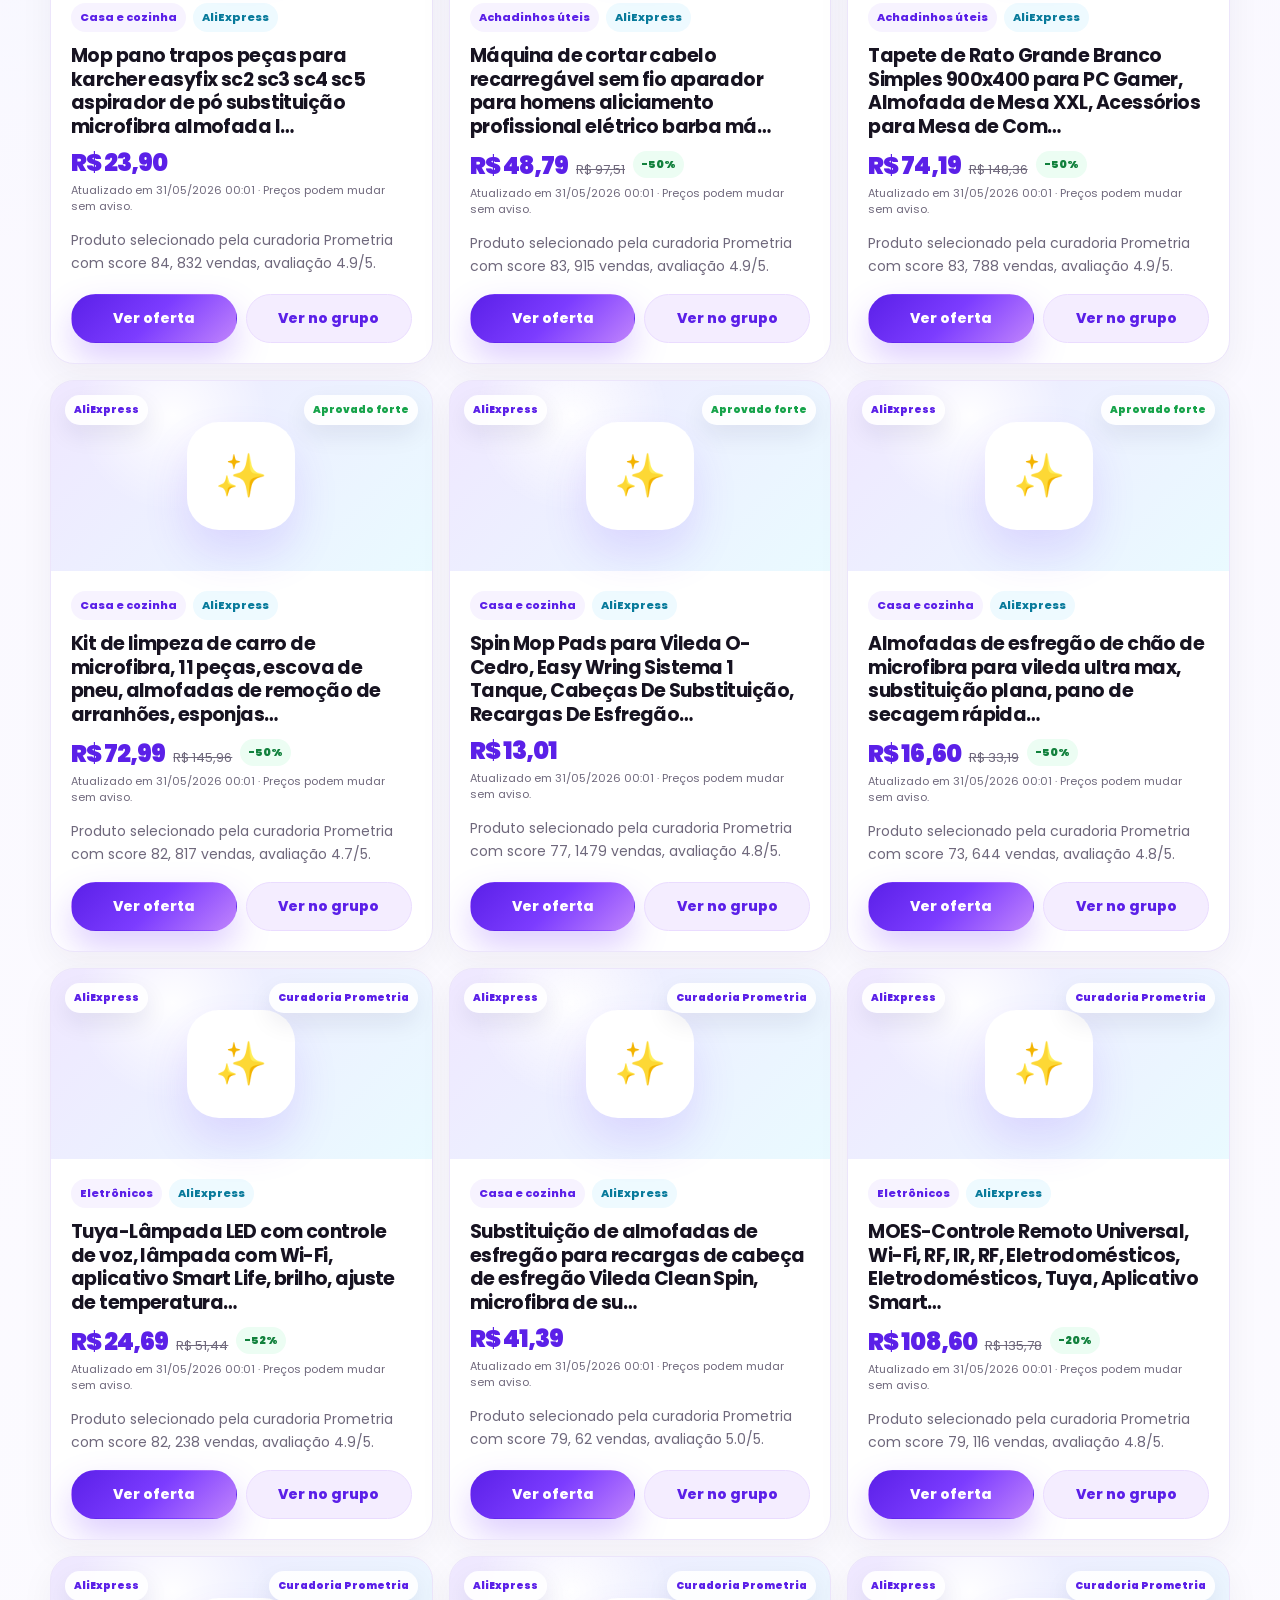
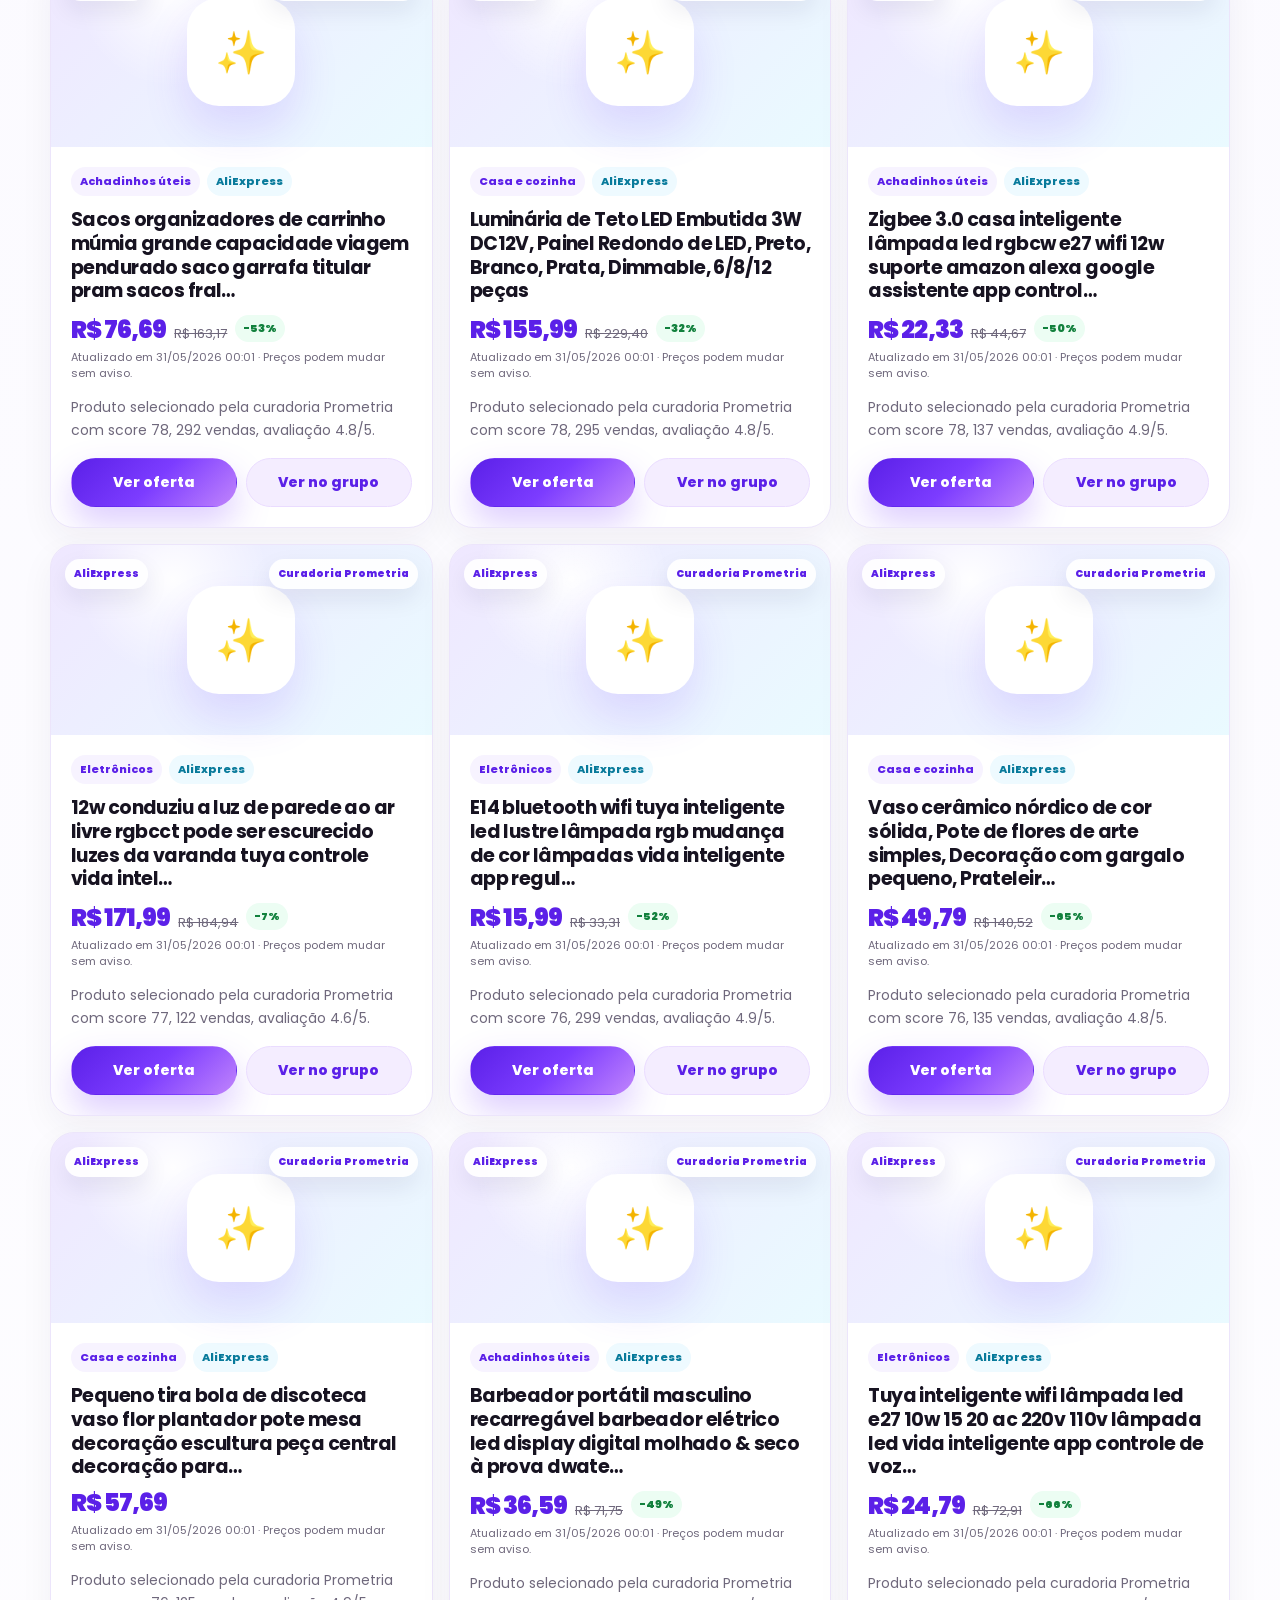
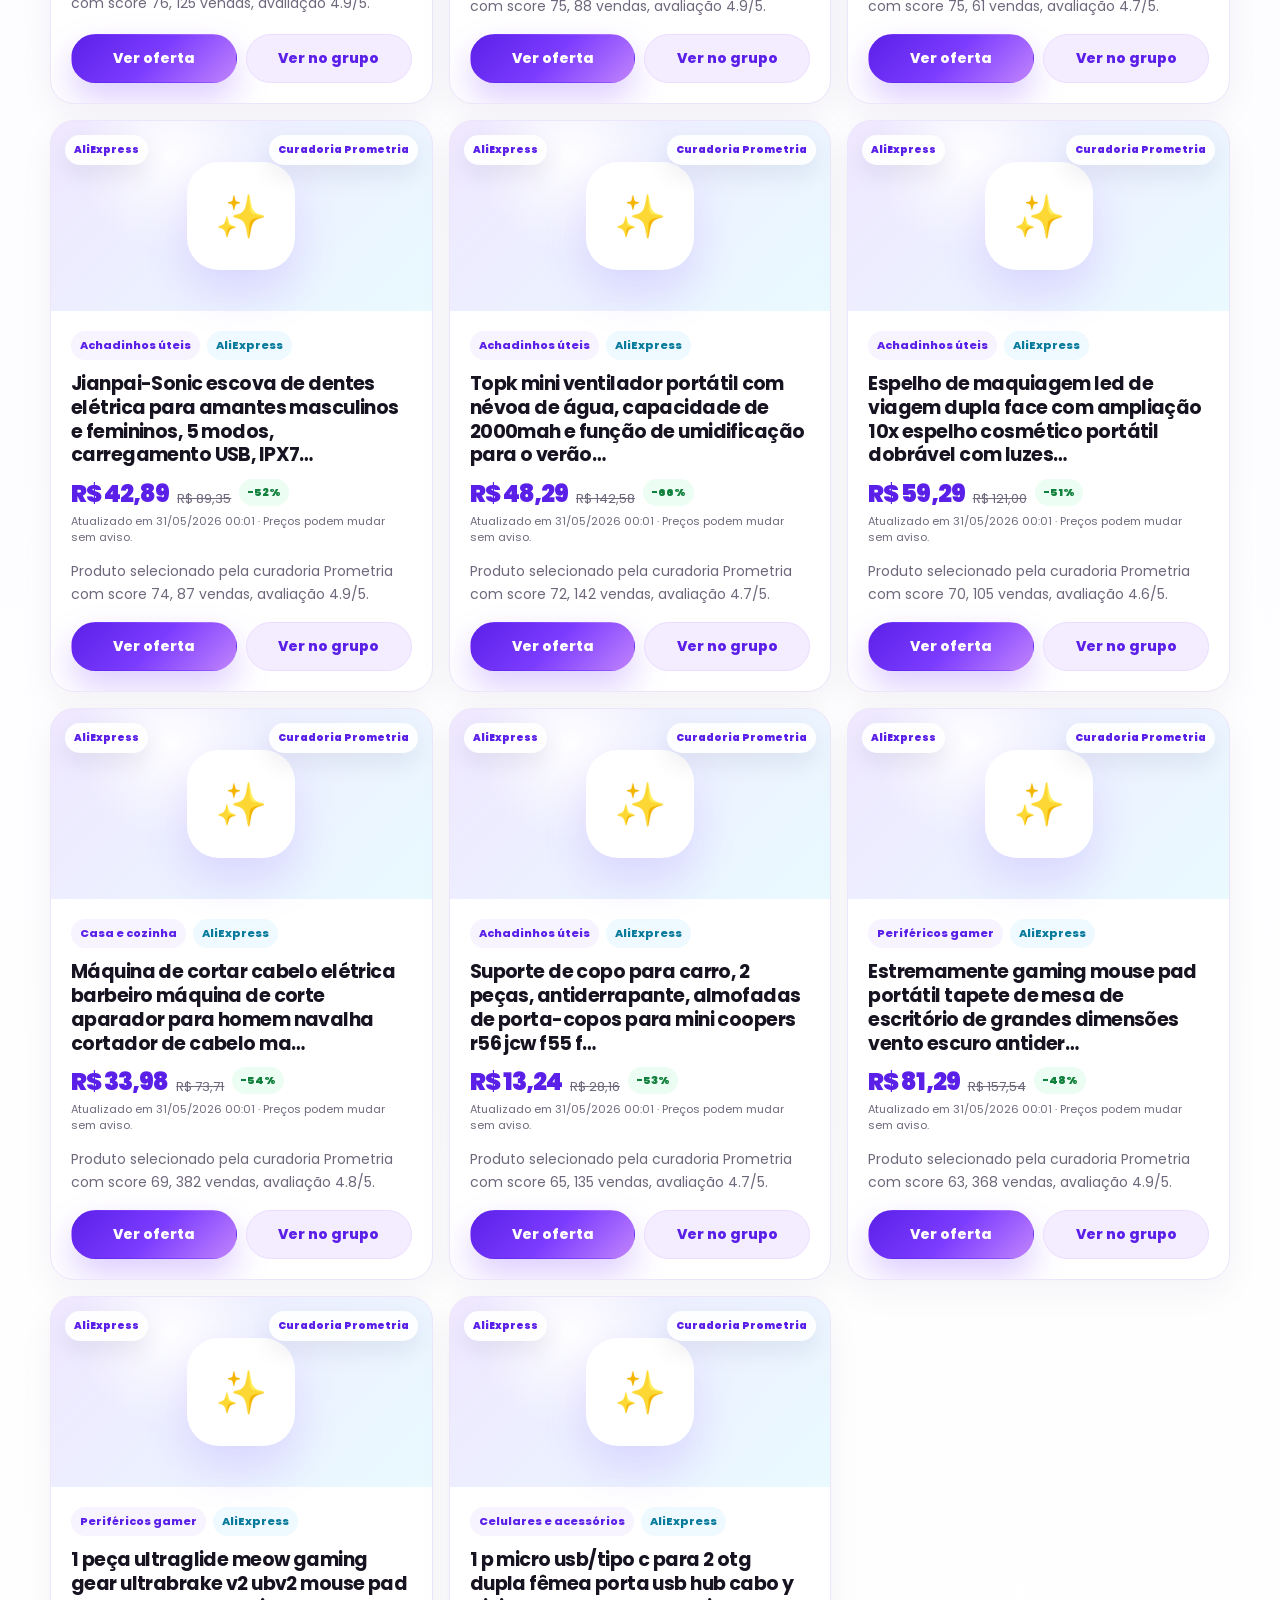
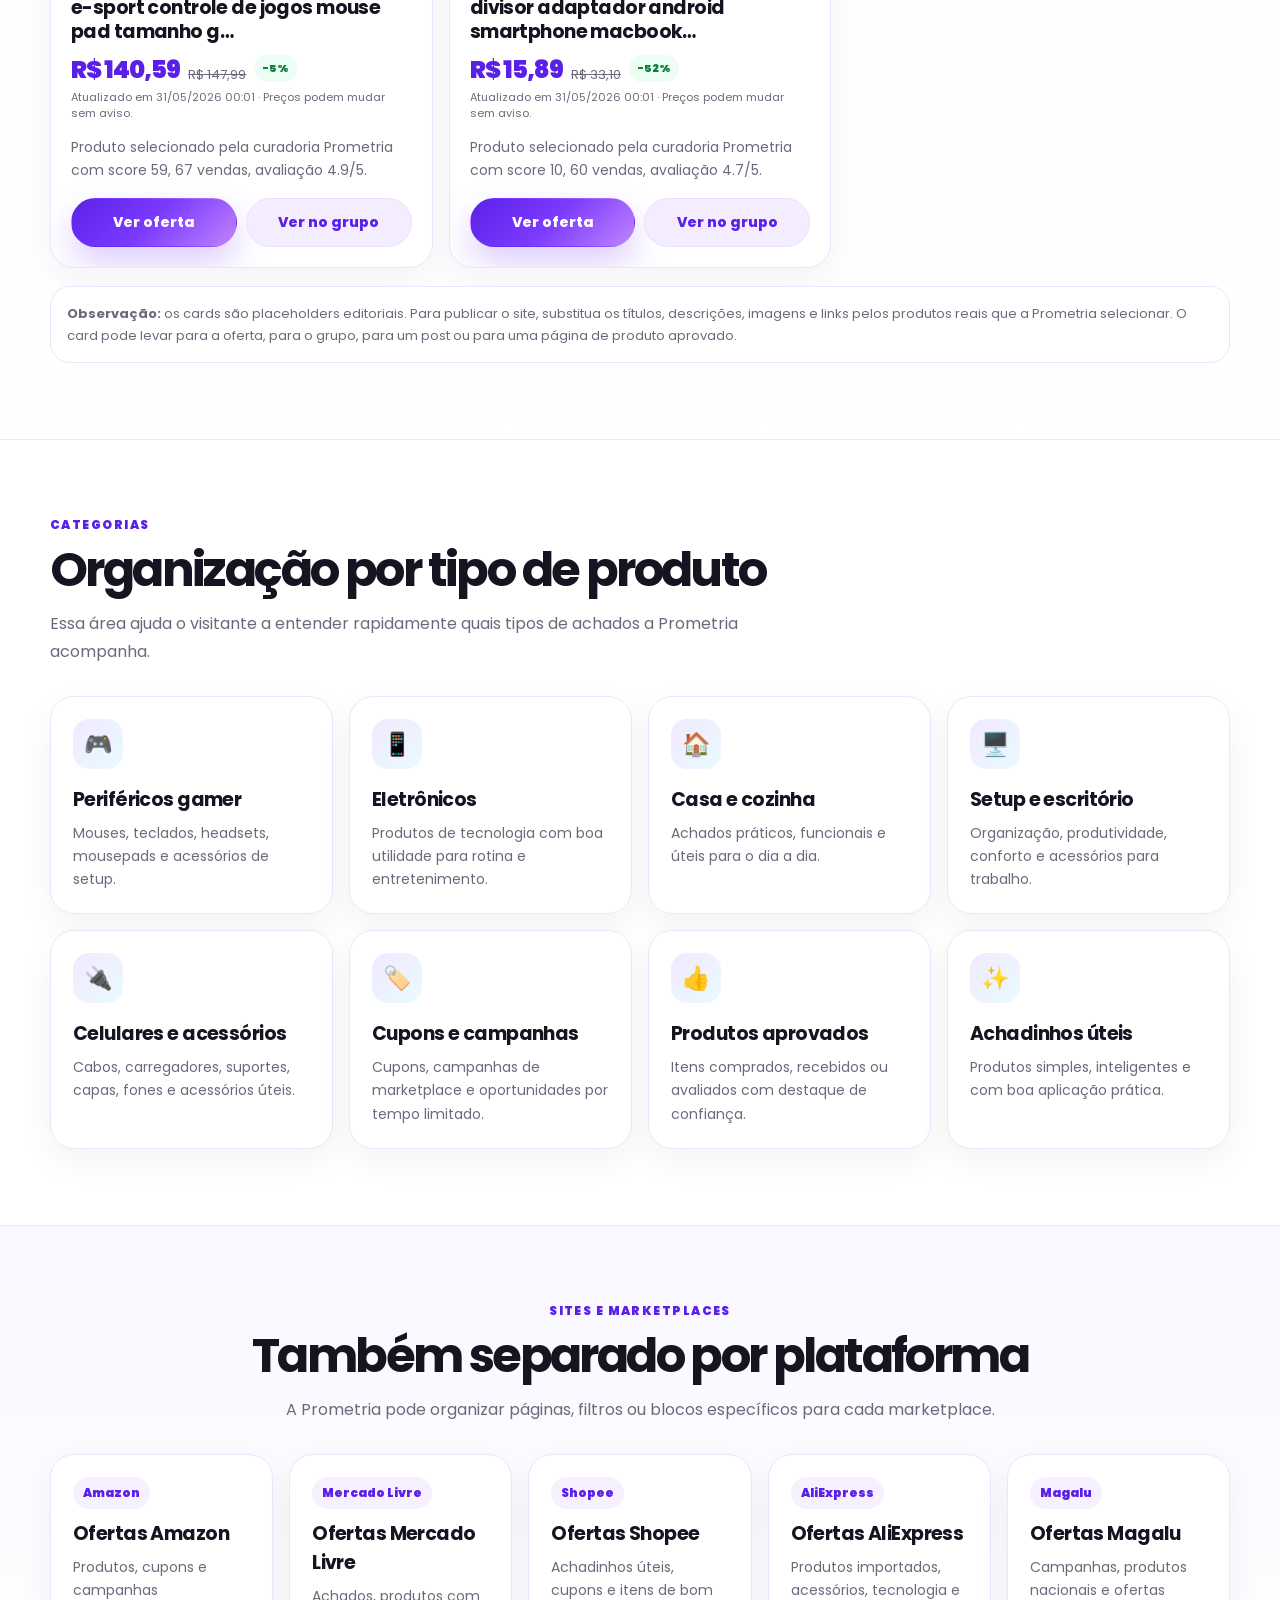
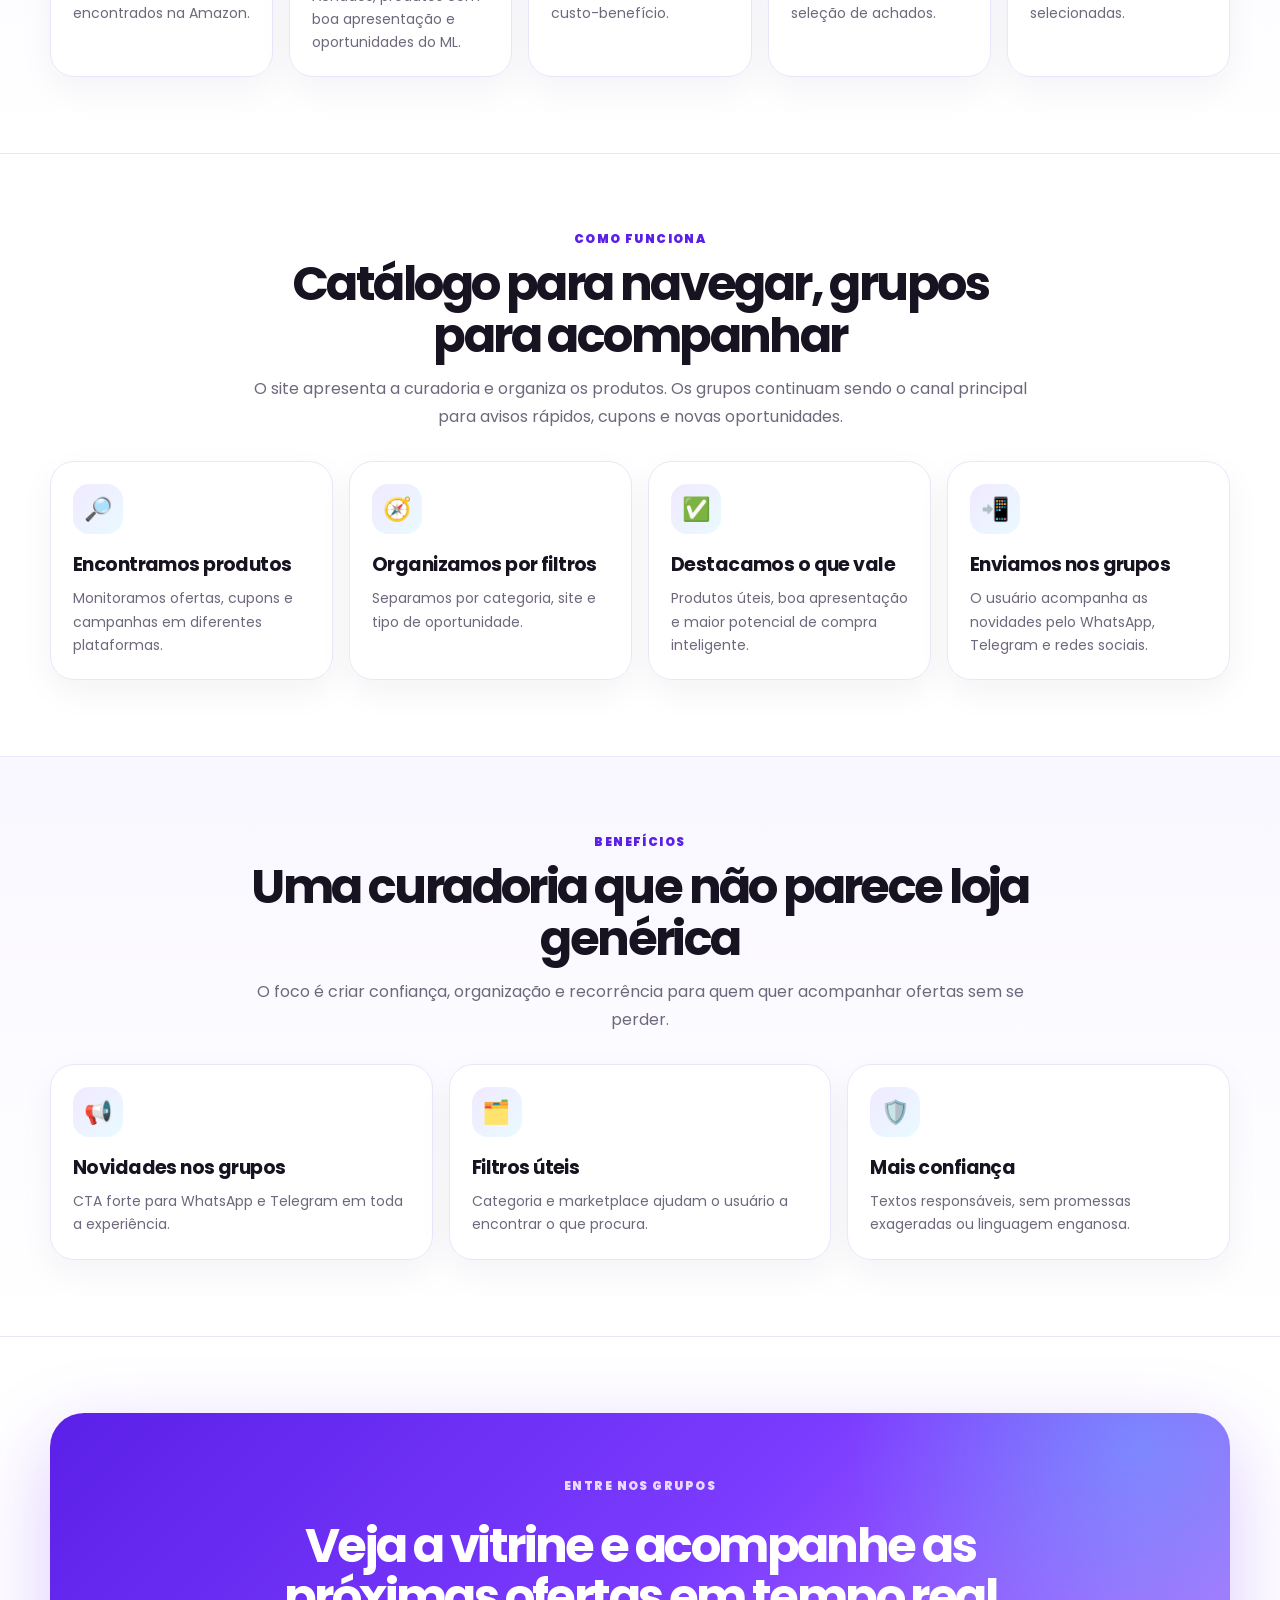
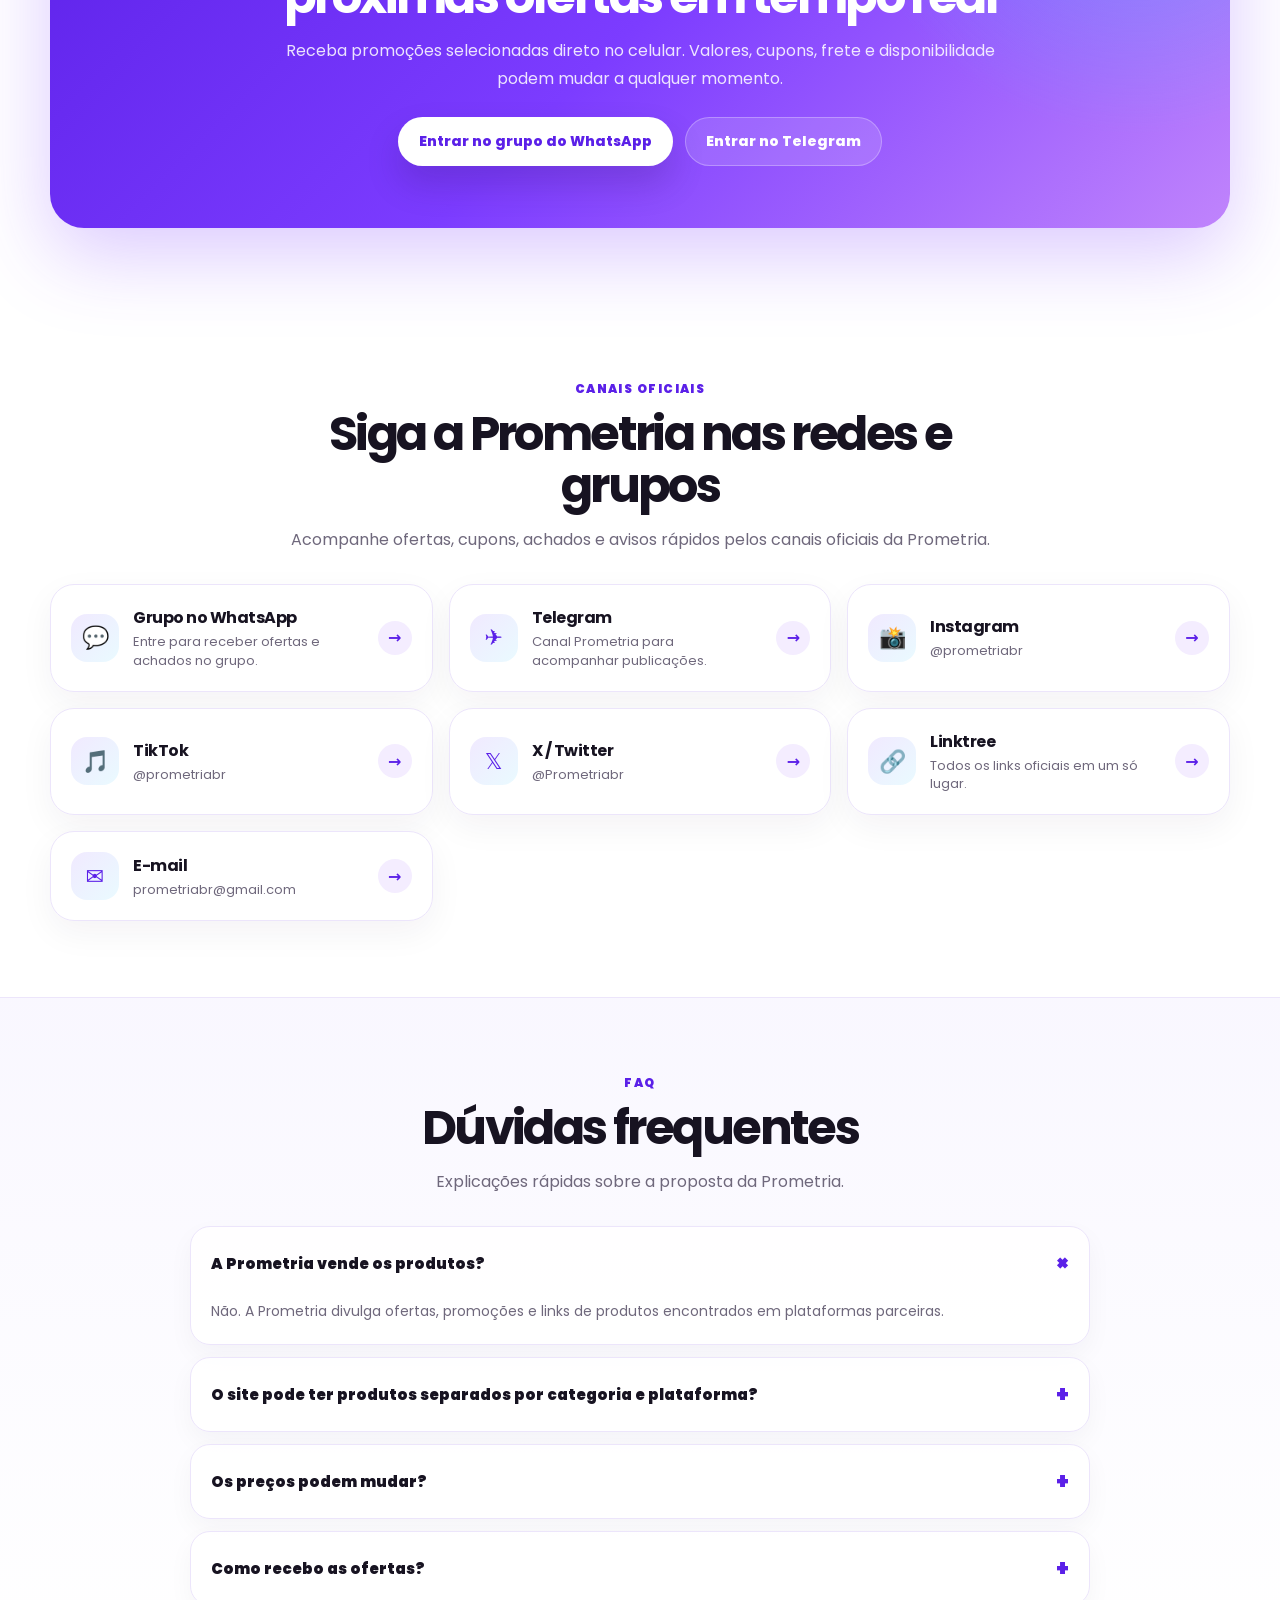
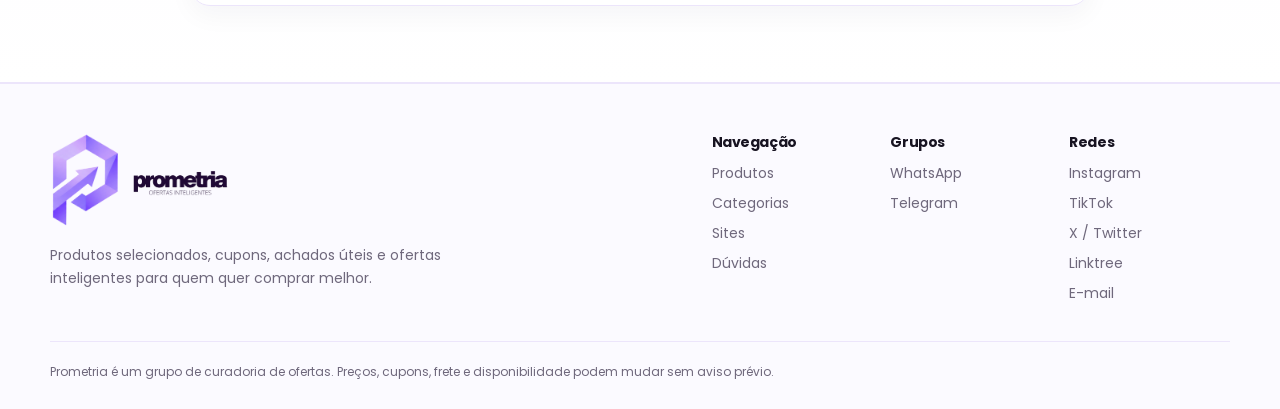
==== commit 8051a215: "Add files via upload" ====
--- a/index.html
+++ b/index.html
@@ -5,6 +5,7 @@
   <meta name="viewport" content="width=device-width, initial-scale=1">
   <title>Prometria | Produtos selecionados e ofertas inteligentes</title>
   <meta name="description" content="Produtos selecionados por categoria e marketplace, cupons, achados úteis e grupos de ofertas inteligentes da Prometria.">
+  <link rel="icon" type="image/png" href="assets/favicon.png">
   <link rel="preconnect" href="https://fonts.googleapis.com">
   <link rel="preconnect" href="https://fonts.gstatic.com" crossorigin>
   <link href="https://fonts.googleapis.com/css2?family=Poppins:wght@400;500;600;700;800&display=swap" rel="stylesheet">
@@ -827,11 +828,164 @@
       transform:translateY(0);
     }
 
+
+    .brand-logo{
+      width:185px;
+      height:auto;
+      object-fit:contain;
+      display:block;
+    }
+
+    .social-grid{
+      display:grid;
+      grid-template-columns:1fr;
+      gap:16px;
+    }
+
+    .social-card{
+      display:flex;
+      align-items:center;
+      justify-content:space-between;
+      gap:16px;
+      padding:20px;
+      border:1px solid var(--line);
+      border-radius:24px;
+      background:rgba(255,255,255,.92);
+      box-shadow:0 12px 34px rgba(30,20,60,.05);
+      transition:.2s ease;
+    }
+
+    .social-card:hover{
+      transform:translateY(-4px);
+      box-shadow:var(--shadow);
+      border-color:rgba(124,60,255,.26);
+    }
+
+    .social-card-left{
+      display:flex;
+      align-items:center;
+      gap:14px;
+      min-width:0;
+    }
+
+    .social-icon{
+      width:48px;
+      height:48px;
+      flex:0 0 auto;
+      display:grid;
+      place-items:center;
+      border-radius:16px;
+      color:var(--purple-dark);
+      background:linear-gradient(135deg,rgba(124,60,255,.11),rgba(78,216,255,.12));
+      font-size:22px;
+    }
+
+    .social-card strong{
+      display:block;
+      margin-bottom:3px;
+      font-size:16px;
+      letter-spacing:-.03em;
+    }
+
+    .social-card span{
+      display:block;
+      color:var(--muted);
+      font-size:13px;
+      line-height:1.45;
+      overflow-wrap:anywhere;
+    }
+
+    .social-arrow{
+      width:34px;
+      height:34px;
+      flex:0 0 auto;
+      display:grid;
+      place-items:center;
+      border-radius:999px;
+      background:#f4edff;
+      color:var(--purple-dark);
+      font-weight:800;
+    }
+
+
+    .product-img{
+      overflow:hidden;
+      background:#fff;
+    }
+
+    .product-img img{
+      width:100%;
+      height:100%;
+      object-fit:cover;
+      border-radius:inherit;
+      display:block;
+    }
+
+    .product-img-fallback{
+      width:100%;
+      height:100%;
+      display:grid;
+      place-items:center;
+      font-size:42px;
+    }
+
+    .price-block{
+      display:flex;
+      align-items:flex-end;
+      flex-wrap:wrap;
+      gap:8px;
+      margin:4px 0 12px;
+    }
+
+    .price-current{
+      color:var(--purple-dark);
+      font-size:24px;
+      font-weight:850;
+      letter-spacing:-.04em;
+      line-height:1;
+    }
+
+    .price-old{
+      color:var(--muted);
+      font-size:13px;
+      text-decoration:line-through;
+      line-height:1.2;
+    }
+
+    .discount-pill{
+      padding:5px 8px;
+      border-radius:999px;
+      background:#ecfdf3;
+      color:#12813d;
+      font-size:11px;
+      font-weight:850;
+    }
+
+    .product-update{
+      margin:-4px 0 14px;
+      color:var(--muted);
+      font-size:11px;
+      line-height:1.45;
+    }
+
+    .btn-grid{
+      display:grid;
+      grid-template-columns:1fr;
+      gap:9px;
+    }
+
+    @media(min-width:560px){
+      .btn-grid{
+        grid-template-columns:1fr 1fr;
+      }
+    }
+
     @media(min-width:560px){
       .hero-actions,.cta-actions{flex-direction:row}
       .proof-grid{grid-template-columns:repeat(3,1fr)}
       .category-grid,.store-grid,.product-grid,.benefit-grid{grid-template-columns:repeat(2,1fr)}
       .footer-links{grid-template-columns:repeat(2,1fr)}
+      .social-grid{grid-template-columns:repeat(2,1fr)}
     }
 
     @media(min-width:860px){
@@ -848,6 +1002,7 @@
       .product-grid{grid-template-columns:repeat(3,1fr)}
       .benefit-grid{grid-template-columns:repeat(3,1fr)}
       .footer-grid{grid-template-columns:1.1fr .9fr}
+      .social-grid{grid-template-columns:repeat(3,1fr)}
       .footer-links{grid-template-columns:repeat(3,1fr)}
     }
 
@@ -870,14 +1025,7 @@
     <div class="container">
       <nav class="nav">
         <a class="brand" href="#inicio" aria-label="Prometria - Início">
-          <!-- Coloque aqui o arquivo oficial da logo. Exemplo: <img src="assets/logo-prometria.png" alt="Prometria - ofertas inteligentes"> -->
-          <div class="brand-fallback">
-            <div class="brand-mark">P</div>
-            <div class="brand-name">
-              <strong>prometria</strong>
-              <span>ofertas inteligentes</span>
-            </div>
-          </div>
+          <img class="brand-logo" src="assets/prometria-logo-horizontal.png" alt="Prometria - ofertas inteligentes">
         </a>
 
         <div class="menu">
@@ -887,11 +1035,13 @@
           <a href="#plataformas">Sites</a>
           <a href="#como-funciona">Como funciona</a>
           <a href="#grupos">Grupos</a>
-          <a href="#duvidas">Dúvidas</a>
+          <a href="#redes">Redes</a>
+          <a href="#redes">Redes</a>
+        <a href="#duvidas">Dúvidas</a>
         </div>
 
         <div class="actions">
-          <a class="btn btn-primary desktop-cta" href="https://wa.me/SEUNUMERO" target="_blank" rel="noopener">Entrar no grupo</a>
+          <a class="btn btn-primary desktop-cta" href="https://chat.whatsapp.com/C0VK6VCA1797UNlwfASj78" target="_blank" rel="noopener">Entrar no grupo</a>
           <button class="mobile-toggle" type="button" aria-label="Abrir menu" data-mobile-toggle>☰</button>
         </div>
       </nav>
@@ -904,7 +1054,7 @@
         <a href="#como-funciona">Como funciona</a>
         <a href="#grupos">Grupos</a>
         <a href="#duvidas">Dúvidas</a>
-        <a href="https://wa.me/SEUNUMERO" target="_blank" rel="noopener">Entrar no grupo</a>
+        <a href="https://chat.whatsapp.com/C0VK6VCA1797UNlwfASj78" target="_blank" rel="noopener">Entrar no grupo</a>
       </div>
     </div>
   </header>
@@ -919,8 +1069,8 @@
 
           <div class="hero-actions">
             <a class="btn btn-primary" href="#catalogo">Ver produtos selecionados →</a>
-            <a class="btn btn-secondary" href="https://wa.me/SEUNUMERO" target="_blank" rel="noopener">Entrar no WhatsApp</a>
-            <a class="btn btn-secondary" href="https://t.me/SEUGRUPO" target="_blank" rel="noopener">Entrar no Telegram</a>
+            <a class="btn btn-secondary" href="https://chat.whatsapp.com/C0VK6VCA1797UNlwfASj78" target="_blank" rel="noopener">Entrar no WhatsApp</a>
+            <a class="btn btn-secondary" href="https://t.me/prometriabr" target="_blank" rel="noopener">Entrar no Telegram</a>
           </div>
 
           <div class="proof-grid">
@@ -1105,9 +1255,99 @@
           <h2>Veja a vitrine e acompanhe as próximas ofertas em tempo real</h2>
           <p>Receba promoções selecionadas direto no celular. Valores, cupons, frete e disponibilidade podem mudar a qualquer momento.</p>
           <div class="cta-actions">
-            <a class="btn btn-primary" href="https://wa.me/SEUNUMERO" target="_blank" rel="noopener">Entrar no grupo do WhatsApp</a>
-            <a class="btn btn-secondary" href="https://t.me/SEUGRUPO" target="_blank" rel="noopener">Entrar no Telegram</a>
+            <a class="btn btn-primary" href="https://chat.whatsapp.com/C0VK6VCA1797UNlwfASj78" target="_blank" rel="noopener">Entrar no grupo do WhatsApp</a>
+            <a class="btn btn-secondary" href="https://t.me/prometriabr" target="_blank" rel="noopener">Entrar no Telegram</a>
           </div>
+        </div>
+      </div>
+    </section>
+
+
+    <section class="section" id="redes">
+      <div class="container">
+        <div class="section-head center reveal">
+          <p class="kicker">Canais oficiais</p>
+          <h2>Siga a Prometria nas redes e grupos</h2>
+          <p class="section-lead">Acompanhe ofertas, cupons, achados e avisos rápidos pelos canais oficiais da Prometria.</p>
+        </div>
+
+        <div class="social-grid reveal">
+          <a class="social-card" href="https://chat.whatsapp.com/C0VK6VCA1797UNlwfASj78" target="_blank" rel="noopener">
+            <div class="social-card-left">
+              <div class="social-icon">💬</div>
+              <div>
+                <strong>Grupo no WhatsApp</strong>
+                <span>Entre para receber ofertas e achados no grupo.</span>
+              </div>
+            </div>
+            <div class="social-arrow">→</div>
+          </a>
+
+          <a class="social-card" href="https://t.me/prometriabr" target="_blank" rel="noopener">
+            <div class="social-card-left">
+              <div class="social-icon">✈️</div>
+              <div>
+                <strong>Telegram</strong>
+                <span>Canal Prometria para acompanhar publicações.</span>
+              </div>
+            </div>
+            <div class="social-arrow">→</div>
+          </a>
+
+          <a class="social-card" href="https://www.instagram.com/prometriabr/" target="_blank" rel="noopener">
+            <div class="social-card-left">
+              <div class="social-icon">📸</div>
+              <div>
+                <strong>Instagram</strong>
+                <span>@prometriabr</span>
+              </div>
+            </div>
+            <div class="social-arrow">→</div>
+          </a>
+
+          <a class="social-card" href="https://www.tiktok.com/@prometriabr" target="_blank" rel="noopener">
+            <div class="social-card-left">
+              <div class="social-icon">🎵</div>
+              <div>
+                <strong>TikTok</strong>
+                <span>@prometriabr</span>
+              </div>
+            </div>
+            <div class="social-arrow">→</div>
+          </a>
+
+          <a class="social-card" href="https://x.com/Prometriabr" target="_blank" rel="noopener">
+            <div class="social-card-left">
+              <div class="social-icon">𝕏</div>
+              <div>
+                <strong>X / Twitter</strong>
+                <span>@Prometriabr</span>
+              </div>
+            </div>
+            <div class="social-arrow">→</div>
+          </a>
+
+          <a class="social-card" href="https://linktr.ee/prometria" target="_blank" rel="noopener">
+            <div class="social-card-left">
+              <div class="social-icon">🔗</div>
+              <div>
+                <strong>Linktree</strong>
+                <span>Todos os links oficiais em um só lugar.</span>
+              </div>
+            </div>
+            <div class="social-arrow">→</div>
+          </a>
+
+          <a class="social-card" href="mailto:prometriabr@gmail.com">
+            <div class="social-card-left">
+              <div class="social-icon">✉️</div>
+              <div>
+                <strong>E-mail</strong>
+                <span>prometriabr@gmail.com</span>
+              </div>
+            </div>
+            <div class="social-arrow">→</div>
+          </a>
         </div>
       </div>
     </section>
@@ -1147,14 +1387,8 @@
       <div class="footer-grid">
         <div>
           <a class="brand" href="#inicio" aria-label="Prometria - Início">
-            <div class="brand-fallback">
-              <div class="brand-mark">P</div>
-              <div class="brand-name">
-                <strong>prometria</strong>
-                <span>ofertas inteligentes</span>
-              </div>
-            </div>
-          </a>
+          <img class="brand-logo" src="assets/prometria-logo-horizontal.png" alt="Prometria - ofertas inteligentes">
+        </a>
           <p>Produtos selecionados, cupons, achados úteis e ofertas inteligentes para quem quer comprar melhor.</p>
         </div>
 
@@ -1168,14 +1402,16 @@
           </div>
           <div class="footer-col">
             <h3>Grupos</h3>
-            <a href="https://wa.me/SEUNUMERO" target="_blank" rel="noopener">WhatsApp</a>
-            <a href="https://t.me/SEUGRUPO" target="_blank" rel="noopener">Telegram</a>
+            <a href="https://chat.whatsapp.com/C0VK6VCA1797UNlwfASj78" target="_blank" rel="noopener">WhatsApp</a>
+            <a href="https://t.me/prometriabr" target="_blank" rel="noopener">Telegram</a>
           </div>
           <div class="footer-col">
             <h3>Redes</h3>
-            <a href="https://instagram.com/SEUINSTAGRAM" target="_blank" rel="noopener">Instagram</a>
-            <a href="https://tiktok.com/@SEUTIKTOK" target="_blank" rel="noopener">TikTok</a>
-            <a href="https://youtube.com/@SEUYOUTUBE" target="_blank" rel="noopener">YouTube</a>
+            <a href="https://www.instagram.com/prometriabr/" target="_blank" rel="noopener">Instagram</a>
+            <a href="https://www.tiktok.com/@prometriabr" target="_blank" rel="noopener">TikTok</a>
+            <a href="https://x.com/Prometriabr" target="_blank" rel="noopener">X / Twitter</a>
+            <a href="https://linktr.ee/prometria" target="_blank" rel="noopener">Linktree</a>
+            <a href="mailto:prometriabr@gmail.com">E-mail</a>
           </div>
         </div>
       </div>
@@ -1187,121 +1423,112 @@
   </footer>
 
   <script>
-    const products = [
-      {
-        title:"Produto selecionado para setup",
-        desc:"Espaço para mouse, teclado, suporte, luminária ou acessório útil de escritório.",
-        category:"Setup e escritório",
-        source:"Amazon",
-        approved:true,
-        icon:"🖥️"
-      },
-      {
-        title:"Achado gamer em destaque",
-        desc:"Modelo de card para periféricos gamer com curadoria Prometria.",
-        category:"Periféricos gamer",
-        source:"Mercado Livre",
-        approved:false,
-        icon:"🎮"
-      },
-      {
-        title:"Cupom ou campanha ativa",
-        desc:"Card para avisar campanha, regra de cupom ou oportunidade por plataforma.",
-        category:"Cupons e campanhas",
-        source:"Shopee",
-        approved:false,
-        icon:"🏷️"
-      },
-      {
-        title:"Acessório útil para celular",
-        desc:"Espaço para cabo, carregador, suporte, capa, fone ou adaptador.",
-        category:"Celulares e acessórios",
-        source:"AliExpress",
-        approved:false,
-        icon:"🔌"
-      },
-      {
-        title:"Produto aprovado pela Prometria",
-        desc:"Card para produto comprado, recebido ou avaliado com foto real e breve opinião.",
-        category:"Produtos aprovados",
-        source:"Amazon",
-        approved:true,
-        icon:"👍"
-      },
-      {
-        title:"Achadinho para casa",
-        desc:"Produto prático para rotina, organização, cozinha ou pequenos ambientes.",
-        category:"Casa e cozinha",
-        source:"Magalu",
-        approved:false,
-        icon:"🏠"
-      },
-      {
-        title:"Eletrônico selecionado",
-        desc:"Produto de tecnologia com boa utilidade e apresentação para o público.",
-        category:"Eletrônicos",
-        source:"Mercado Livre",
-        approved:false,
-        icon:"📱"
-      },
-      {
-        title:"Item importado interessante",
-        desc:"Espaço para produto importado com descrição simples e chamada para o grupo.",
-        category:"Achadinhos úteis",
-        source:"AliExpress",
-        approved:false,
-        icon:"✨"
-      },
-      {
-        title:"Campanha de marketplace",
-        desc:"Card ideal para chamadas de desconto, cupom e promoção organizada por site.",
-        category:"Cupons e campanhas",
-        source:"Amazon",
-        approved:false,
-        icon:"🏷️"
-      }
-    ];
-
+    let products = [];
+    const DATA_URL = "data/produtos.json";
     const state = { category:"todos", source:"todos" };
     const grid = document.querySelector("[data-product-grid]");
     const count = document.querySelector("[data-result-count]");
 
+    function formatPrice(product){
+      if(!product.price_display) return "";
+      const oldPrice = product.old_price_display ? `<span class="price-old">${product.old_price_display}</span>` : "";
+      const discount = product.discount && product.discount > 0 ? `<span class="discount-pill">-${product.discount}%</span>` : "";
+      return `
+        <div class="price-block">
+          <span class="price-current">${product.price_display}</span>
+          ${oldPrice}
+          ${discount}
+        </div>
+      `;
+    }
+
+    function safe(text){
+      return String(text || "")
+        .replaceAll("&","&amp;")
+        .replaceAll("<","&lt;")
+        .replaceAll(">","&gt;")
+        .replaceAll('"',"&quot;");
+    }
+
+    function productImage(product){
+      const img = product.image ? safe(product.image) : "";
+      if(!img){
+        return `<div class="product-img-fallback">✨</div>`;
+      }
+      return `<img src="${img}" alt="${safe(product.title)}" loading="lazy" onerror="this.outerHTML='<div class=&quot;product-img-fallback&quot;>✨</div>'">`;
+    }
+
     function renderProducts(){
-      const filtered = products.filter(product => {
+      const activeProducts = products.filter(product => (product.status_site || "ATIVO") === "ATIVO");
+      const filtered = activeProducts.filter(product => {
         const byCategory = state.category === "todos" || product.category === state.category;
-        const bySource = state.source === "todos" || product.source === state.source;
+        const bySource = state.source === "todos" || product.source === state.source || product.marketplace === state.source;
         return byCategory && bySource;
-      });
-
-      count.textContent = `Exibindo ${filtered.length} ${filtered.length === 1 ? "produto selecionado" : "produtos selecionados"}`;
+      }).sort((a,b) => (a.order || 999) - (b.order || 999));
+
+      if(count){
+        count.textContent = `Exibindo ${filtered.length} ${filtered.length === 1 ? "produto selecionado" : "produtos selecionados"}`;
+      }
+
+      if(!grid) return;
 
       if(!filtered.length){
         grid.innerHTML = `<article class="card"><h3>Nenhum produto encontrado</h3><p>Não há cards nesta combinação de filtros. Adicione mais produtos ou escolha outra categoria/plataforma.</p></article>`;
         return;
       }
 
-      grid.innerHTML = filtered.map(product => `
-        <article class="card product-card">
-          <div class="product-media">
-            <div class="tag-row">
-              <span class="badge">${product.source}</span>
-              <span class="badge ${product.approved ? "green" : ""}">${product.approved ? "Aprovado" : "Curadoria"}</span>
+      grid.innerHTML = filtered.map(product => {
+        const badgeClass = product.approved ? "green" : "";
+        const badgeText = product.badge || (product.approved ? "Aprovado" : "Curadoria");
+        const updated = product.updated_display ? `<div class="product-update">Atualizado em ${safe(product.updated_display)} · Preços podem mudar sem aviso.</div>` : `<div class="product-update">Preços podem mudar sem aviso.</div>`;
+        const offerUrl = safe(product.affiliate_url || product.link || "#");
+        const groupUrl = safe(product.group_url || "https://chat.whatsapp.com/C0VK6VCA1797UNlwfASj78");
+
+        return `
+          <article class="card product-card">
+            <div class="product-media">
+              <div class="tag-row">
+                <span class="badge">${safe(product.source || product.marketplace)}</span>
+                <span class="badge ${badgeClass}">${safe(badgeText)}</span>
+              </div>
+              <div class="product-img">${productImage(product)}</div>
             </div>
-            <div class="product-img">${product.icon}</div>
-          </div>
-          <div class="product-body">
-            <div class="product-meta">
-              <span class="meta">${product.category}</span>
-              <span class="meta source">${product.source}</span>
+            <div class="product-body">
+              <div class="product-meta">
+                <span class="meta">${safe(product.category)}</span>
+                <span class="meta source">${safe(product.source || product.marketplace)}</span>
+              </div>
+              <h3 class="product-title">${safe(product.title)}</h3>
+              ${formatPrice(product)}
+              ${updated}
+              <p class="product-desc">${safe(product.desc)}</p>
+              <div class="product-actions btn-grid">
+                <a class="btn btn-primary" href="${offerUrl}" target="_blank" rel="noopener sponsored">Ver oferta</a>
+                <a class="btn btn-soft" href="${groupUrl}" target="_blank" rel="noopener">Ver no grupo</a>
+              </div>
             </div>
-            <h3 class="product-title">${product.title}</h3>
-            <p class="product-desc">${product.desc}</p>
-            <div class="product-actions">
-              <a class="btn btn-soft" href="https://wa.me/SEUNUMERO" target="_blank" rel="noopener">Ver no grupo</a>
-            </div>
-          </div>
-        </article>
-      `).join("");
+          </article>
+        `;
+      }).join("");
+    }
+
+    async function loadProducts(){
+      try{
+        const response = await fetch(DATA_URL, {cache:"no-store"});
+        if(!response.ok) throw new Error("Não foi possível carregar o catálogo.");
+        const payload = await response.json();
+        products = Array.isArray(payload) ? payload : (payload.products || []);
+        renderProducts();
+      } catch(error){
+        products = [];
+        if(grid){
+          grid.innerHTML = `<article class="card"><h3>Catálogo não carregado</h3><p>O arquivo <strong>data/produtos.json</strong> não foi encontrado ou não pôde ser lido. No GitHub Pages ele deve carregar normalmente quando o arquivo estiver publicado junto com o site.</p></article>`;
+        }
+        if(count){
+          count.textContent = "Catálogo aguardando arquivo de produtos";
+        }
+        console.error(error);
+      }
     }
 
     document.querySelectorAll("[data-filter-group]").forEach(group => {
@@ -1319,13 +1546,15 @@
     const menuButton = document.querySelector("[data-mobile-toggle]");
     const mobileMenu = document.querySelector("[data-mobile-menu]");
 
-    menuButton.addEventListener("click", () => {
-      mobileMenu.classList.toggle("open");
-    });
-
-    mobileMenu.querySelectorAll("a").forEach(link => {
-      link.addEventListener("click", () => mobileMenu.classList.remove("open"));
-    });
+    if(menuButton && mobileMenu){
+      menuButton.addEventListener("click", () => {
+        mobileMenu.classList.toggle("open");
+      });
+
+      mobileMenu.querySelectorAll("a").forEach(link => {
+        link.addEventListener("click", () => mobileMenu.classList.remove("open"));
+      });
+    }
 
     document.querySelectorAll(".faq-button").forEach(button => {
       button.addEventListener("click", () => {
@@ -1348,7 +1577,8 @@
       revealElements.forEach(el => el.classList.add("visible"));
     }
 
-    renderProducts();
+    loadProducts();
   </script>
+
 </body>
 </html>
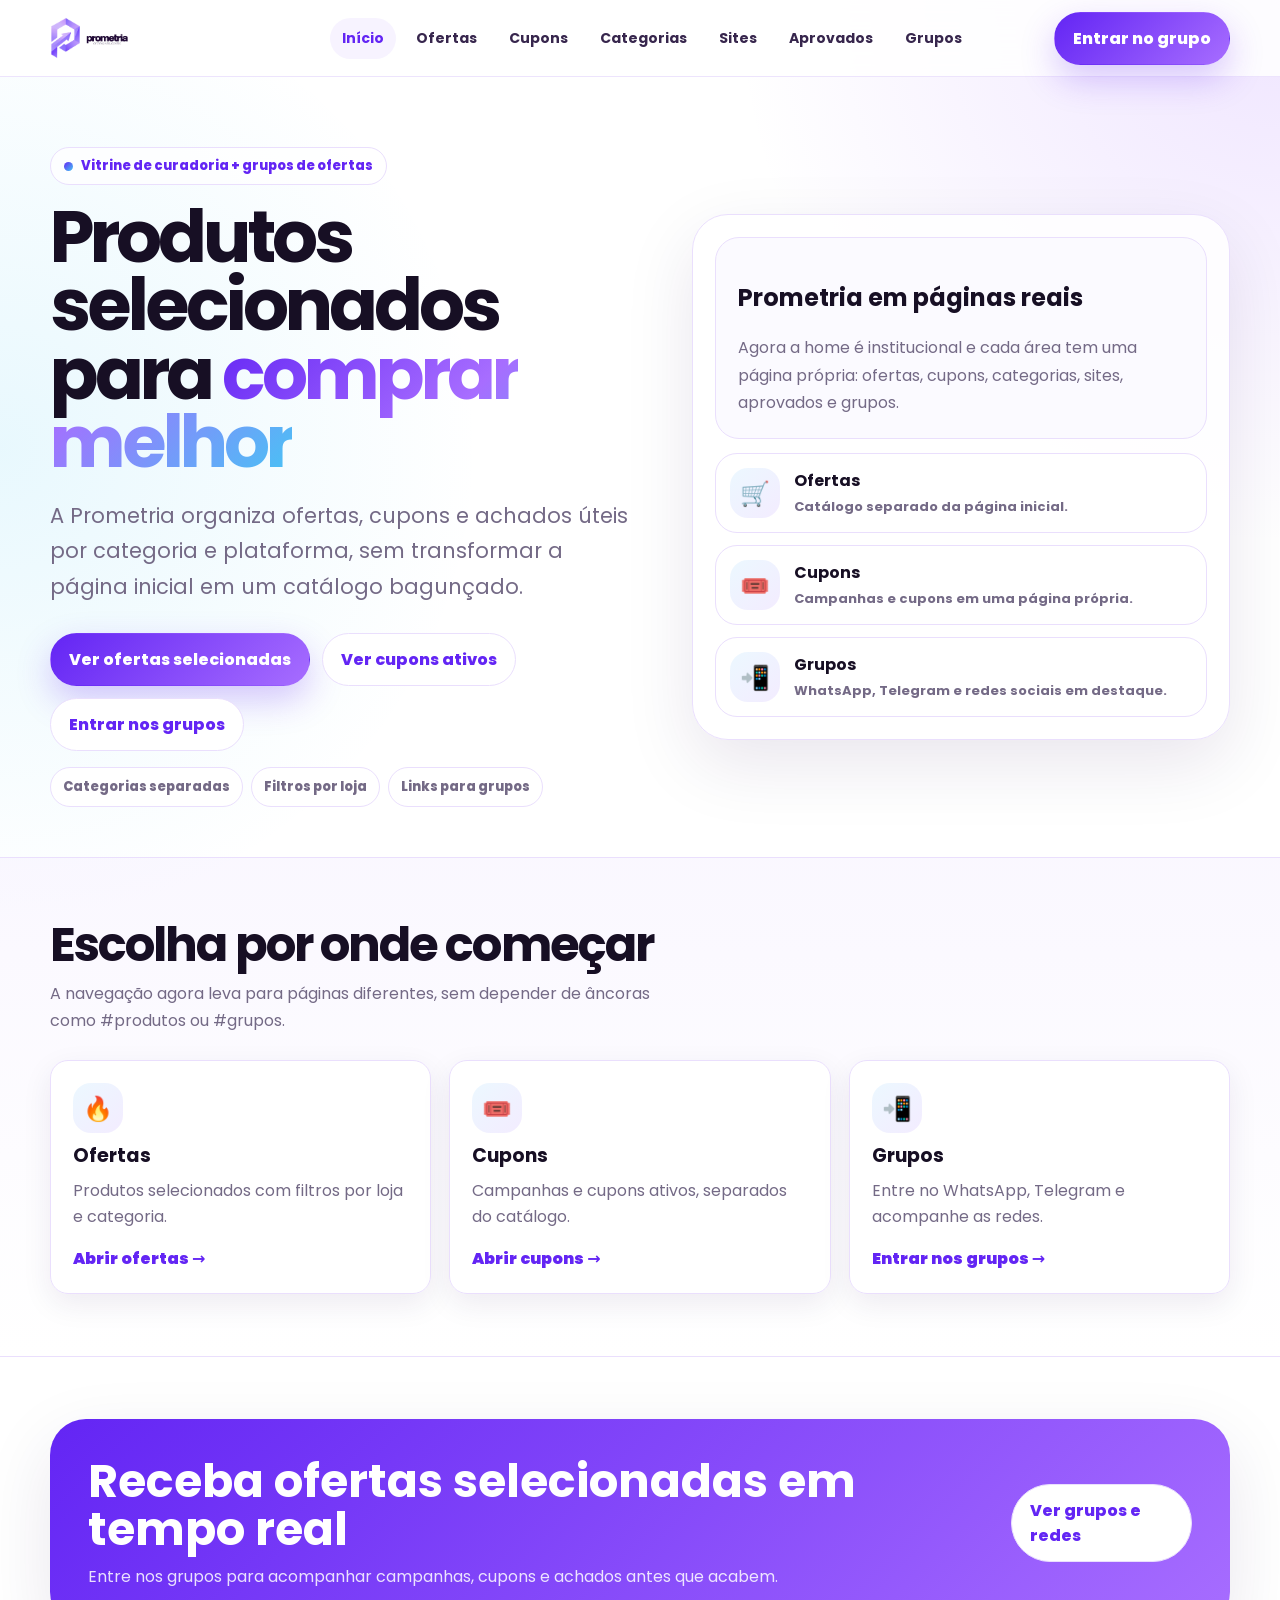
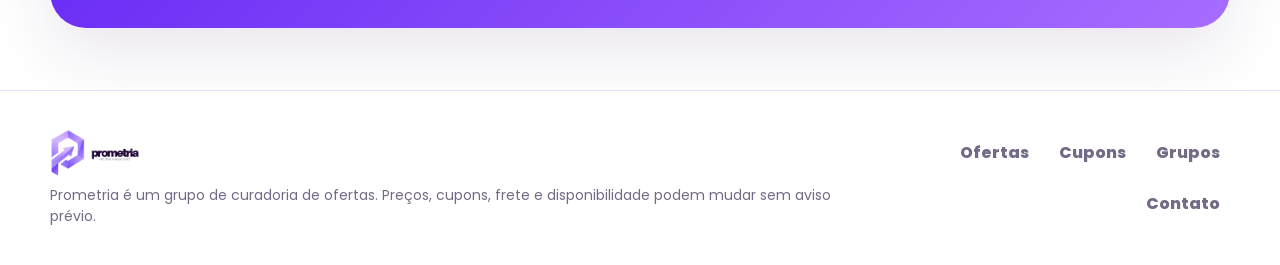
==== commit 4b6e0ee4: "Add files via upload Atualiza site V3 multipaginas" ====
--- a/index.html
+++ b/index.html
@@ -3,1582 +3,114 @@
 <head>
   <meta charset="utf-8">
   <meta name="viewport" content="width=device-width, initial-scale=1">
-  <title>Prometria | Produtos selecionados e ofertas inteligentes</title>
-  <meta name="description" content="Produtos selecionados por categoria e marketplace, cupons, achados úteis e grupos de ofertas inteligentes da Prometria.">
-  <link rel="icon" type="image/png" href="assets/favicon.png">
+  <title>Prometria | Ofertas inteligentes</title>
+  <meta name="description" content="Prometria - ofertas inteligentes.">
   <link rel="preconnect" href="https://fonts.googleapis.com">
   <link rel="preconnect" href="https://fonts.gstatic.com" crossorigin>
-  <link href="https://fonts.googleapis.com/css2?family=Poppins:wght@400;500;600;700;800&display=swap" rel="stylesheet">
-
-  <style>
-    :root{
-      --white:#fff;
-      --bg:#fbfaff;
-      --soft:#f5f1ff;
-      --line:#ece5fb;
-      --text:#171321;
-      --muted:#6f687c;
-      --purple:#7c3cff;
-      --purple-dark:#5b20e8;
-      --lilac:#c084fc;
-      --cyan:#4ed8ff;
-      --green:#16a34a;
-      --shadow:0 20px 60px rgba(49,25,94,.12);
-      --shadow-soft:0 10px 32px rgba(49,25,94,.08);
-      --radius:24px;
-      --max:1180px;
-    }
-
-    *{box-sizing:border-box}
-    html{scroll-behavior:smooth}
-    body{
-      margin:0;
-      font-family:Poppins,system-ui,-apple-system,BlinkMacSystemFont,"Segoe UI",sans-serif;
-      color:var(--text);
-      background:
-        radial-gradient(circle at 92% 2%,rgba(192,132,252,.18),transparent 31rem),
-        radial-gradient(circle at 0 12%,rgba(78,216,255,.13),transparent 28rem),
-        var(--white);
-      overflow-x:hidden;
-    }
-
-    a{text-decoration:none;color:inherit}
-    img{display:block;max-width:100%}
-    .container{width:min(100% - 32px,var(--max));margin-inline:auto}
-
-    .header{
-      position:sticky;
-      top:0;
-      z-index:50;
-      background:rgba(255,255,255,.9);
-      backdrop-filter:blur(18px);
-      border-bottom:1px solid var(--line);
-      box-shadow:0 10px 28px rgba(34,17,74,.04);
-    }
-
-    .nav{
-      min-height:78px;
-      display:flex;
-      align-items:center;
-      justify-content:space-between;
-      gap:18px;
-    }
-
-    .brand{
-      display:flex;
-      align-items:center;
-      gap:12px;
-      min-width:180px;
-    }
-
-    .brand img{
-      width:180px;
-      height:auto;
-      object-fit:contain;
-    }
-
-    .brand-fallback{
-      display:flex;
-      align-items:center;
-      gap:10px;
-    }
-
-    .brand-mark{
-      width:42px;
-      height:42px;
-      border-radius:15px;
-      display:grid;
-      place-items:center;
-      color:#fff;
-      font-weight:800;
-      font-size:24px;
-      background:linear-gradient(135deg,var(--purple-dark),var(--purple),var(--cyan));
-      box-shadow:0 14px 30px rgba(124,60,255,.24);
-    }
-
-    .brand-name strong{
-      display:block;
-      line-height:1;
-      font-size:24px;
-      letter-spacing:-.05em;
-      background:linear-gradient(90deg,var(--purple-dark),var(--lilac),var(--cyan));
-      -webkit-background-clip:text;
-      background-clip:text;
-      color:transparent;
-    }
-
-    .brand-name span{
-      display:block;
-      margin-top:3px;
-      color:var(--muted);
-      font-size:10px;
-      text-align:center;
-      letter-spacing:.14em;
-      text-transform:lowercase;
-    }
-
-    .menu{
-      display:none;
-      align-items:center;
-      gap:22px;
-      color:#40364e;
-      font-size:14px;
-      font-weight:650;
-    }
-
-    .menu a:hover{color:var(--purple-dark)}
-
-    .actions{display:flex;align-items:center;gap:10px}
-
-    .mobile-toggle{
-      width:44px;
-      height:44px;
-      display:grid;
-      place-items:center;
-      border:1px solid var(--line);
-      border-radius:14px;
-      background:#fff;
-      color:var(--purple-dark);
-      cursor:pointer;
-    }
-
-    .mobile-menu{
-      display:none;
-      padding:0 0 16px;
-    }
-
-    .mobile-menu.open{display:block}
-
-    .mobile-menu a{
-      display:block;
-      padding:12px 0;
-      border-bottom:1px solid var(--line);
-      color:#40364e;
-      font-weight:650;
-    }
-
-    .btn{
-      display:inline-flex;
-      align-items:center;
-      justify-content:center;
-      gap:9px;
-      min-height:48px;
-      padding:13px 20px;
-      border-radius:999px;
-      border:1px solid transparent;
-      font:inherit;
-      font-size:14px;
-      font-weight:750;
-      cursor:pointer;
-      white-space:nowrap;
-      transition:.2s ease;
-    }
-
-    .btn:hover{transform:translateY(-2px)}
-
-    .btn-primary{
-      color:#fff;
-      background:linear-gradient(135deg,var(--purple-dark),var(--purple),var(--lilac));
-      box-shadow:0 16px 34px rgba(124,60,255,.26);
-    }
-
-    .btn-secondary{
-      color:var(--purple-dark);
-      background:#fff;
-      border-color:rgba(124,60,255,.16);
-      box-shadow:var(--shadow-soft);
-    }
-
-    .btn-soft{
-      color:var(--purple-dark);
-      background:#f4edff;
-      border-color:#eadcff;
-      box-shadow:none;
-    }
-
-    .desktop-cta{display:none}
-    .section{padding:76px 0}
-    .soft-section{
-      background:linear-gradient(180deg,rgba(248,246,255,.86),rgba(255,255,255,.94));
-      border-top:1px solid var(--line);
-      border-bottom:1px solid var(--line);
-    }
-
-    .hero{
-      padding:58px 0 78px;
-      position:relative;
-      isolation:isolate;
-    }
-
-    .hero:before{
-      content:"";
-      position:absolute;
-      width:700px;
-      height:700px;
-      right:-180px;
-      top:0;
-      border-radius:999px;
-      background:radial-gradient(circle,rgba(124,60,255,.13),rgba(78,216,255,.08),transparent 68%);
-      z-index:-1;
-    }
-
-    .hero-grid{
-      display:grid;
-      gap:44px;
-      align-items:center;
-    }
-
-    .eyebrow{
-      display:inline-flex;
-      align-items:center;
-      gap:9px;
-      padding:8px 13px;
-      border-radius:999px;
-      border:1px solid rgba(124,60,255,.16);
-      background:rgba(255,255,255,.86);
-      color:var(--purple-dark);
-      font-size:12px;
-      font-weight:800;
-      box-shadow:0 10px 26px rgba(124,60,255,.08);
-    }
-
-    .eyebrow:before{
-      content:"";
-      width:8px;
-      height:8px;
-      border-radius:999px;
-      background:linear-gradient(135deg,var(--purple),var(--cyan));
-      box-shadow:0 0 0 5px rgba(124,60,255,.1);
-    }
-
-    h1,h2,h3,p{margin-top:0}
-    h1{
-      margin:16px 0 18px;
-      max-width:720px;
-      font-size:clamp(39px,8vw,72px);
-      line-height:.98;
-      letter-spacing:-.064em;
-    }
-
-    h2{
-      margin-bottom:14px;
-      font-size:clamp(30px,5vw,48px);
-      line-height:1.08;
-      letter-spacing:-.054em;
-    }
-
-    h3{letter-spacing:-.03em}
-
-    .gradient{
-      background:linear-gradient(105deg,var(--purple-dark),var(--purple),var(--lilac),#22bce6);
-      -webkit-background-clip:text;
-      background-clip:text;
-      color:transparent;
-    }
-
-    .lead{
-      max-width:650px;
-      color:var(--muted);
-      font-size:clamp(16px,2.2vw,19px);
-      line-height:1.75;
-    }
-
-    .hero-actions{
-      display:flex;
-      flex-direction:column;
-      gap:12px;
-      margin:28px 0 24px;
-    }
-
-    .proof-grid{
-      display:grid;
-      gap:12px;
-      max-width:700px;
-    }
-
-    .proof{
-      display:flex;
-      align-items:center;
-      gap:10px;
-      padding:12px 14px;
-      border-radius:999px;
-      border:1px solid var(--line);
-      background:rgba(255,255,255,.86);
-      color:#43384f;
-      font-size:13px;
-      font-weight:650;
-    }
-
-    .proof i{
-      width:18px;
-      height:18px;
-      display:grid;
-      place-items:center;
-      color:var(--purple-dark);
-      font-style:normal;
-    }
-
-    .hero-visual{
-      position:relative;
-      min-height:500px;
-      display:grid;
-      place-items:center;
-    }
-
-    .preview{
-      width:min(100%,430px);
-      padding:18px;
-      border-radius:34px;
-      background:rgba(255,255,255,.72);
-      backdrop-filter:blur(20px);
-      border:1px solid rgba(255,255,255,.76);
-      box-shadow:0 30px 90px rgba(53,27,97,.22);
-    }
-
-    .preview-top{
-      padding:18px;
-      border-radius:24px;
-      border:1px solid var(--line);
-      background:linear-gradient(135deg,#f8f3ff,#fff);
-    }
-
-    .preview-top strong{
-      display:block;
-      font-size:18px;
-      letter-spacing:-.04em;
-    }
-
-    .preview-top span{
-      display:block;
-      margin-top:4px;
-      color:var(--muted);
-      font-size:12px;
-    }
-
-    .preview-chips{
-      display:flex;
-      flex-wrap:wrap;
-      gap:8px;
-      margin-top:14px;
-    }
-
-    .chip-mini{
-      padding:7px 10px;
-      border-radius:999px;
-      background:#fff;
-      border:1px solid rgba(124,60,255,.14);
-      color:var(--purple-dark);
-      font-size:11px;
-      font-weight:800;
-    }
-
-    .preview-list{
-      display:grid;
-      gap:12px;
-      padding-top:14px;
-    }
-
-    .preview-item{
-      display:grid;
-      grid-template-columns:62px 1fr;
-      gap:12px;
-      align-items:center;
-      padding:12px;
-      border-radius:20px;
-      border:1px solid var(--line);
-      background:#fff;
-      box-shadow:0 10px 24px rgba(30,20,60,.05);
-    }
-
-    .preview-thumb{
-      width:62px;
-      height:62px;
-      border-radius:18px;
-      display:grid;
-      place-items:center;
-      background:linear-gradient(135deg,rgba(124,60,255,.12),rgba(78,216,255,.12));
-      color:var(--purple-dark);
-      font-size:26px;
-    }
-
-    .preview-item strong{
-      display:block;
-      margin-bottom:4px;
-      font-size:13px;
-    }
-
-    .preview-item span{
-      display:block;
-      color:var(--muted);
-      font-size:11px;
-      line-height:1.45;
-    }
-
-    .section-head{
-      max-width:780px;
-      margin-bottom:30px;
-    }
-
-    .section-head.center{
-      margin-inline:auto;
-      text-align:center;
-    }
-
-    .kicker{
-      margin-bottom:10px;
-      color:var(--purple-dark);
-      font-size:12px;
-      font-weight:850;
-      letter-spacing:.12em;
-      text-transform:uppercase;
-    }
-
-    .section-lead{
-      color:var(--muted);
-      font-size:16px;
-      line-height:1.75;
-    }
-
-    .grid{display:grid;gap:16px}
-
-    .card{
-      position:relative;
-      padding:22px;
-      border:1px solid var(--line);
-      border-radius:var(--radius);
-      background:rgba(255,255,255,.92);
-      box-shadow:0 12px 34px rgba(30,20,60,.05);
-      transition:.2s ease;
-    }
-
-    .card:hover{
-      transform:translateY(-4px);
-      box-shadow:var(--shadow);
-      border-color:rgba(124,60,255,.26);
-    }
-
-    .icon{
-      width:50px;
-      height:50px;
-      display:grid;
-      place-items:center;
-      margin-bottom:16px;
-      border-radius:16px;
-      color:var(--purple-dark);
-      background:linear-gradient(135deg,rgba(124,60,255,.11),rgba(78,216,255,.12));
-      font-size:23px;
-    }
-
-    .card h3{
-      margin-bottom:8px;
-      font-size:19px;
-    }
-
-    .card p{
-      margin-bottom:0;
-      color:var(--muted);
-      font-size:14px;
-      line-height:1.65;
-    }
-
-    .filters-panel{
-      padding:22px;
-      border-radius:32px;
-      border:1px solid var(--line);
-      background:rgba(255,255,255,.9);
-      box-shadow:var(--shadow-soft);
-      margin-bottom:18px;
-    }
-
-    .filters-row{
-      display:grid;
-      gap:18px;
-    }
-
-    .filter-group strong{
-      display:block;
-      margin-bottom:10px;
-      font-size:13px;
-      color:#3c3349;
-    }
-
-    .chips{
-      display:flex;
-      flex-wrap:wrap;
-      gap:8px;
-    }
-
-    .filter-chip{
-      min-height:38px;
-      padding:9px 13px;
-      border-radius:999px;
-      border:1px solid rgba(124,60,255,.16);
-      background:#fff;
-      color:#463a55;
-      font-family:inherit;
-      font-size:12px;
-      font-weight:750;
-      cursor:pointer;
-      transition:.2s ease;
-    }
-
-    .filter-chip:hover{transform:translateY(-1px)}
-    .filter-chip.active{
-      color:#fff;
-      border-color:transparent;
-      background:linear-gradient(135deg,var(--purple-dark),var(--purple),var(--lilac));
-      box-shadow:0 10px 24px rgba(124,60,255,.2);
-    }
-
-    .catalog-status{
-      display:flex;
-      align-items:center;
-      justify-content:space-between;
-      gap:12px;
-      flex-wrap:wrap;
-      margin-bottom:16px;
-      color:var(--muted);
-      font-size:13px;
-      font-weight:600;
-    }
-
-    .product-grid{
-      display:grid;
-      grid-template-columns:1fr;
-      gap:16px;
-    }
-
-    .product-card{
-      display:flex;
-      flex-direction:column;
-      overflow:hidden;
-      padding:0;
-      background:#fff;
-    }
-
-    .product-media{
-      position:relative;
-      height:190px;
-      display:grid;
-      place-items:center;
-      background:
-        radial-gradient(circle at 32% 18%,rgba(255,255,255,.95),transparent 6rem),
-        linear-gradient(135deg,rgba(124,60,255,.12),rgba(78,216,255,.12));
-    }
-
-    .product-img{
-      width:108px;
-      height:108px;
-      border-radius:32px;
-      display:grid;
-      place-items:center;
-      color:var(--purple-dark);
-      background:linear-gradient(135deg,rgba(255,255,255,.9),rgba(255,255,255,.44));
-      box-shadow:0 24px 44px rgba(124,60,255,.15);
-      font-size:42px;
-    }
-
-    .tag-row{
-      position:absolute;
-      top:14px;
-      left:14px;
-      right:14px;
-      display:flex;
-      align-items:center;
-      justify-content:space-between;
-      gap:8px;
-    }
-
-    .badge{
-      display:inline-flex;
-      align-items:center;
-      gap:6px;
-      min-height:30px;
-      padding:7px 9px;
-      border-radius:999px;
-      background:rgba(255,255,255,.92);
-      box-shadow:0 10px 24px rgba(30,20,60,.08);
-      color:var(--purple-dark);
-      font-size:10px;
-      font-weight:850;
-      white-space:nowrap;
-    }
-
-    .badge.green{color:var(--green)}
-
-    .product-body{
-      display:flex;
-      flex-direction:column;
-      flex:1;
-      padding:20px;
-    }
-
-    .product-meta{
-      display:flex;
-      flex-wrap:wrap;
-      gap:7px;
-      margin-bottom:12px;
-    }
-
-    .meta{
-      padding:6px 9px;
-      border-radius:999px;
-      background:#f7f3ff;
-      color:var(--purple-dark);
-      font-size:11px;
-      font-weight:800;
-    }
-
-    .meta.source{
-      background:#eefaff;
-      color:#087a9b;
-    }
-
-    .product-title{
-      margin-bottom:8px;
-      font-size:18px;
-      line-height:1.25;
-    }
-
-    .product-desc{
-      flex:1;
-      margin-bottom:16px!important;
-    }
-
-    .product-actions{
-      display:grid;
-      gap:10px;
-    }
-
-    .note{
-      margin-top:18px;
-      padding:16px;
-      border-radius:20px;
-      background:#fff;
-      border:1px solid var(--line);
-      color:var(--muted);
-      font-size:13px;
-      line-height:1.65;
-    }
-
-    .category-grid,.store-grid,.steps-grid,.benefit-grid{grid-template-columns:1fr}
-
-    .store-card{
-      min-height:164px;
-      overflow:hidden;
-    }
-
-    .store-name{
-      display:inline-flex;
-      margin-bottom:10px;
-      padding:7px 10px;
-      border-radius:999px;
-      background:#f6f0ff;
-      color:var(--purple-dark);
-      font-size:12px;
-      font-weight:850;
-    }
-
-    .cta-panel{
-      position:relative;
-      overflow:hidden;
-      padding:clamp(34px,7vw,62px);
-      border-radius:34px;
-      background:
-        radial-gradient(circle at 92% 8%,rgba(78,216,255,.36),transparent 18rem),
-        linear-gradient(135deg,var(--purple-dark),var(--purple),var(--lilac));
-      color:#fff;
-      text-align:center;
-      box-shadow:0 26px 80px rgba(124,60,255,.28);
-    }
-
-    .cta-panel h2{max-width:790px;margin-inline:auto}
-    .cta-panel p{
-      max-width:720px;
-      margin:0 auto 24px;
-      color:rgba(255,255,255,.86);
-      line-height:1.75;
-    }
-
-    .cta-actions{
-      display:flex;
-      flex-direction:column;
-      justify-content:center;
-      gap:12px;
-    }
-
-    .cta-panel .btn-primary{
-      color:var(--purple-dark);
-      background:#fff;
-      box-shadow:0 18px 34px rgba(45,15,90,.2);
-    }
-
-    .cta-panel .btn-secondary{
-      color:#fff;
-      background:rgba(255,255,255,.14);
-      border-color:rgba(255,255,255,.28);
-      box-shadow:none;
-    }
-
-    .faq-list{
-      max-width:900px;
-      margin-inline:auto;
-      display:grid;
-      gap:12px;
-    }
-
-    .faq-item{
-      overflow:hidden;
-      border-radius:20px;
-      border:1px solid var(--line);
-      background:rgba(255,255,255,.9);
-      box-shadow:0 10px 26px rgba(30,20,60,.04);
-    }
-
-    .faq-button{
-      width:100%;
-      padding:20px;
-      display:flex;
-      align-items:center;
-      justify-content:space-between;
-      gap:16px;
-      border:0;
-      background:transparent;
-      color:var(--text);
-      font-family:inherit;
-      font-size:15px;
-      font-weight:850;
-      text-align:left;
-      cursor:pointer;
-    }
-
-    .faq-button span{
-      color:var(--purple-dark);
-      font-size:22px;
-      transition:.2s ease;
-    }
-
-    .faq-item.open .faq-button span{transform:rotate(45deg)}
-
-    .faq-content{
-      display:none;
-      padding:0 20px 20px;
-      color:var(--muted);
-      font-size:14px;
-      line-height:1.7;
-    }
-
-    .faq-item.open .faq-content{display:block}
-
-    .footer{
-      padding:48px 0 28px;
-      border-top:1px solid var(--line);
-      background:var(--bg);
-    }
-
-    .footer-grid{
-      display:grid;
-      gap:28px;
-    }
-
-    .footer p{
-      max-width:460px;
-      margin:16px 0 0;
-      color:var(--muted);
-      font-size:14px;
-      line-height:1.7;
-    }
-
-    .footer-links{
-      display:grid;
-      gap:18px;
-    }
-
-    .footer-col h3{
-      margin-bottom:10px;
-      font-size:14px;
-    }
-
-    .footer-col a{
-      display:block;
-      margin:9px 0;
-      color:var(--muted);
-      font-size:14px;
-    }
-
-    .footer-col a:hover{color:var(--purple-dark)}
-
-    .footer-bottom{
-      margin-top:28px;
-      padding-top:20px;
-      border-top:1px solid var(--line);
-      color:var(--muted);
-      font-size:12px;
-      line-height:1.6;
-    }
-
-    .reveal{
-      opacity:0;
-      transform:translateY(18px);
-      transition:opacity .55s ease,transform .55s ease;
-    }
-
-    .reveal.visible{
-      opacity:1;
-      transform:translateY(0);
-    }
-
-
-    .brand-logo{
-      width:185px;
-      height:auto;
-      object-fit:contain;
-      display:block;
-    }
-
-    .social-grid{
-      display:grid;
-      grid-template-columns:1fr;
-      gap:16px;
-    }
-
-    .social-card{
-      display:flex;
-      align-items:center;
-      justify-content:space-between;
-      gap:16px;
-      padding:20px;
-      border:1px solid var(--line);
-      border-radius:24px;
-      background:rgba(255,255,255,.92);
-      box-shadow:0 12px 34px rgba(30,20,60,.05);
-      transition:.2s ease;
-    }
-
-    .social-card:hover{
-      transform:translateY(-4px);
-      box-shadow:var(--shadow);
-      border-color:rgba(124,60,255,.26);
-    }
-
-    .social-card-left{
-      display:flex;
-      align-items:center;
-      gap:14px;
-      min-width:0;
-    }
-
-    .social-icon{
-      width:48px;
-      height:48px;
-      flex:0 0 auto;
-      display:grid;
-      place-items:center;
-      border-radius:16px;
-      color:var(--purple-dark);
-      background:linear-gradient(135deg,rgba(124,60,255,.11),rgba(78,216,255,.12));
-      font-size:22px;
-    }
-
-    .social-card strong{
-      display:block;
-      margin-bottom:3px;
-      font-size:16px;
-      letter-spacing:-.03em;
-    }
-
-    .social-card span{
-      display:block;
-      color:var(--muted);
-      font-size:13px;
-      line-height:1.45;
-      overflow-wrap:anywhere;
-    }
-
-    .social-arrow{
-      width:34px;
-      height:34px;
-      flex:0 0 auto;
-      display:grid;
-      place-items:center;
-      border-radius:999px;
-      background:#f4edff;
-      color:var(--purple-dark);
-      font-weight:800;
-    }
-
-
-    .product-img{
-      overflow:hidden;
-      background:#fff;
-    }
-
-    .product-img img{
-      width:100%;
-      height:100%;
-      object-fit:cover;
-      border-radius:inherit;
-      display:block;
-    }
-
-    .product-img-fallback{
-      width:100%;
-      height:100%;
-      display:grid;
-      place-items:center;
-      font-size:42px;
-    }
-
-    .price-block{
-      display:flex;
-      align-items:flex-end;
-      flex-wrap:wrap;
-      gap:8px;
-      margin:4px 0 12px;
-    }
-
-    .price-current{
-      color:var(--purple-dark);
-      font-size:24px;
-      font-weight:850;
-      letter-spacing:-.04em;
-      line-height:1;
-    }
-
-    .price-old{
-      color:var(--muted);
-      font-size:13px;
-      text-decoration:line-through;
-      line-height:1.2;
-    }
-
-    .discount-pill{
-      padding:5px 8px;
-      border-radius:999px;
-      background:#ecfdf3;
-      color:#12813d;
-      font-size:11px;
-      font-weight:850;
-    }
-
-    .product-update{
-      margin:-4px 0 14px;
-      color:var(--muted);
-      font-size:11px;
-      line-height:1.45;
-    }
-
-    .btn-grid{
-      display:grid;
-      grid-template-columns:1fr;
-      gap:9px;
-    }
-
-    @media(min-width:560px){
-      .btn-grid{
-        grid-template-columns:1fr 1fr;
-      }
-    }
-
-    @media(min-width:560px){
-      .hero-actions,.cta-actions{flex-direction:row}
-      .proof-grid{grid-template-columns:repeat(3,1fr)}
-      .category-grid,.store-grid,.product-grid,.benefit-grid{grid-template-columns:repeat(2,1fr)}
-      .footer-links{grid-template-columns:repeat(2,1fr)}
-      .social-grid{grid-template-columns:repeat(2,1fr)}
-    }
-
-    @media(min-width:860px){
-      .hero{padding:86px 0 92px}
-      .hero-grid{grid-template-columns:1.02fr .98fr}
-      .menu{display:flex}
-      .mobile-toggle{display:none}
-      .desktop-cta{display:inline-flex}
-      .mobile-menu{display:none!important}
-      .filters-row{grid-template-columns:1fr 1fr}
-      .steps-grid{grid-template-columns:repeat(4,1fr)}
-      .category-grid{grid-template-columns:repeat(4,1fr)}
-      .store-grid{grid-template-columns:repeat(5,1fr)}
-      .product-grid{grid-template-columns:repeat(3,1fr)}
-      .benefit-grid{grid-template-columns:repeat(3,1fr)}
-      .footer-grid{grid-template-columns:1.1fr .9fr}
-      .social-grid{grid-template-columns:repeat(3,1fr)}
-      .footer-links{grid-template-columns:repeat(3,1fr)}
-    }
-
-    @media(max-width:420px){
-      .container{width:min(100% - 24px,var(--max))}
-      .brand img{width:148px}
-      .brand-name strong{font-size:20px}
-      .hero-visual{min-height:460px}
-    }
-
-    @media(prefers-reduced-motion:reduce){
-      *,*:before,*:after{animation:none!important;transition:none!important;scroll-behavior:auto!important}
-      .reveal{opacity:1;transform:none}
-    }
-  </style>
+  <link href="https://fonts.googleapis.com/css2?family=Poppins:wght@400;600;700;800;900&display=swap" rel="stylesheet">
+  <link rel="icon" href="./assets/favicon.png">
+  <link rel="stylesheet" href="./assets/styles.css">
 </head>
-
 <body>
-  <header class="header">
-    <div class="container">
-      <nav class="nav">
-        <a class="brand" href="#inicio" aria-label="Prometria - Início">
-          <img class="brand-logo" src="assets/prometria-logo-horizontal.png" alt="Prometria - ofertas inteligentes">
+  
+    <a class="skip" href="#conteudo">Pular para o conteúdo</a>
+    <header class="site-header">
+      <div class="container header-inner">
+        <a class="brand" href="./">
+          <img src="./assets/prometria-logo-horizontal.png" alt="Prometria - ofertas inteligentes">
         </a>
-
-        <div class="menu">
-          <a href="#inicio">Início</a>
-          <a href="#catalogo">Produtos</a>
-          <a href="#categorias">Categorias</a>
-          <a href="#plataformas">Sites</a>
-          <a href="#como-funciona">Como funciona</a>
-          <a href="#grupos">Grupos</a>
-          <a href="#redes">Redes</a>
-          <a href="#redes">Redes</a>
-        <a href="#duvidas">Dúvidas</a>
+        <nav class="nav" aria-label="Menu principal">
+          <a class="active" href="./">Início</a>
+<a class="" href="./ofertas/">Ofertas</a>
+<a class="" href="./cupons/">Cupons</a>
+<a class="" href="./categorias/">Categorias</a>
+<a class="" href="./sites/">Sites</a>
+<a class="" href="./aprovados/">Aprovados</a>
+<a class="" href="./grupos/">Grupos</a>
+        </nav>
+        <div class="actions">
+          <a class="btn primary" href="./grupos/">Entrar no grupo</a>
+          <button class="menu-toggle" type="button">Menu</button>
         </div>
-
-        <div class="actions">
-          <a class="btn btn-primary desktop-cta" href="https://chat.whatsapp.com/C0VK6VCA1797UNlwfASj78" target="_blank" rel="noopener">Entrar no grupo</a>
-          <button class="mobile-toggle" type="button" aria-label="Abrir menu" data-mobile-toggle>☰</button>
-        </div>
-      </nav>
-
-      <div class="mobile-menu" data-mobile-menu>
-        <a href="#inicio">Início</a>
-        <a href="#catalogo">Produtos</a>
-        <a href="#categorias">Categorias</a>
-        <a href="#plataformas">Sites</a>
-        <a href="#como-funciona">Como funciona</a>
-        <a href="#grupos">Grupos</a>
-        <a href="#duvidas">Dúvidas</a>
-        <a href="https://chat.whatsapp.com/C0VK6VCA1797UNlwfASj78" target="_blank" rel="noopener">Entrar no grupo</a>
+      </div>
+    </header>
+    
+  <main id="conteudo">
+    
+<section class="hero">
+  <div class="container hero-grid">
+    <div>
+      <span class="eyebrow">Vitrine de curadoria + grupos de ofertas</span>
+      <h1>Produtos selecionados para <span class="gradient">comprar melhor</span></h1>
+      <p class="lead">A Prometria organiza ofertas, cupons e achados úteis por categoria e plataforma, sem transformar a página inicial em um catálogo bagunçado.</p>
+      <div class="hero-cta">
+        <a class="btn primary" href="./ofertas/">Ver ofertas selecionadas</a>
+        <a class="btn secondary" href="./cupons/">Ver cupons ativos</a>
+        <a class="btn secondary" href="./grupos/">Entrar nos grupos</a>
+      </div>
+      <div class="pill-row">
+        <span class="pill">Categorias separadas</span>
+        <span class="pill">Filtros por loja</span>
+        <span class="pill">Links para grupos</span>
       </div>
     </div>
-  </header>
+    <aside class="hero-panel">
+      <div class="panel-card">
+        <h2>Prometria em páginas reais</h2>
+        <p class="section-text">Agora a home é institucional e cada área tem uma página própria: ofertas, cupons, categorias, sites, aprovados e grupos.</p>
+      </div>
+      <div class="panel-row"><div class="icon">🛒</div><div><strong>Ofertas</strong><br><span class="price-note">Catálogo separado da página inicial.</span></div></div>
+      <div class="panel-row"><div class="icon">🎟️</div><div><strong>Cupons</strong><br><span class="price-note">Campanhas e cupons em uma página própria.</span></div></div>
+      <div class="panel-row"><div class="icon">📲</div><div><strong>Grupos</strong><br><span class="price-note">WhatsApp, Telegram e redes sociais em destaque.</span></div></div>
+    </aside>
+  </div>
+</section>
 
-  <main>
-    <section class="hero" id="inicio">
-      <div class="container hero-grid">
-        <div class="reveal">
-          <span class="eyebrow">Vitrine de curadoria + grupos de ofertas</span>
-          <h1>Produtos selecionados para <span class="gradient">comprar melhor</span></h1>
-          <p class="lead">A Prometria organiza achados, cupons e produtos úteis por categoria e por plataforma, ajudando você a encontrar boas oportunidades e acompanhar tudo pelos grupos.</p>
+<section class="section soft">
+  <div class="container">
+    <div class="section-head">
+      <div>
+        <h2 class="section-title">Escolha por onde começar</h2>
+        <p class="section-text">A navegação agora leva para páginas diferentes, sem depender de âncoras como #produtos ou #grupos.</p>
+      </div>
+    </div>
+    <div class="grid cards">
+      <article class="card"><div class="icon">🔥</div><h3>Ofertas</h3><p>Produtos selecionados com filtros por loja e categoria.</p><a class="card-link" href="./ofertas/">Abrir ofertas →</a></article>
+      <article class="card"><div class="icon">🎟️</div><h3>Cupons</h3><p>Campanhas e cupons ativos, separados do catálogo.</p><a class="card-link" href="./cupons/">Abrir cupons →</a></article>
+      <article class="card"><div class="icon">📲</div><h3>Grupos</h3><p>Entre no WhatsApp, Telegram e acompanhe as redes.</p><a class="card-link" href="./grupos/">Entrar nos grupos →</a></article>
+    </div>
+  </div>
+</section>
 
-          <div class="hero-actions">
-            <a class="btn btn-primary" href="#catalogo">Ver produtos selecionados →</a>
-            <a class="btn btn-secondary" href="https://chat.whatsapp.com/C0VK6VCA1797UNlwfASj78" target="_blank" rel="noopener">Entrar no WhatsApp</a>
-            <a class="btn btn-secondary" href="https://t.me/prometriabr" target="_blank" rel="noopener">Entrar no Telegram</a>
-          </div>
+<section class="section">
+  <div class="container">
+    <div class="cta">
+      <div>
+        <h2>Receba ofertas selecionadas em tempo real</h2>
+        <p>Entre nos grupos para acompanhar campanhas, cupons e achados antes que acabem.</p>
+      </div>
+      <a class="btn" href="./grupos/">Ver grupos e redes</a>
+    </div>
+  </div>
+</section>
 
-          <div class="proof-grid">
-            <span class="proof"><i>✓</i> Separado por categorias</span>
-            <span class="proof"><i>✓</i> Filtrado por site</span>
-            <span class="proof"><i>✓</i> Avisos nos grupos</span>
-          </div>
+  </main>
+  
+    <footer class="footer">
+      <div class="container footer-inner">
+        <div>
+          <img src="./assets/prometria-logo-horizontal.png" alt="Prometria">
+          <p>Prometria é um grupo de curadoria de ofertas. Preços, cupons, frete e disponibilidade podem mudar sem aviso prévio.</p>
         </div>
-
-        <div class="hero-visual reveal">
-          <div class="preview">
-            <div class="preview-top">
-              <strong>Catálogo Prometria</strong>
-              <span>Produtos por categoria e plataforma</span>
-              <div class="preview-chips">
-                <span class="chip-mini">Amazon</span>
-                <span class="chip-mini">Shopee</span>
-                <span class="chip-mini">ML</span>
-                <span class="chip-mini">AliExpress</span>
-                <span class="chip-mini">Magalu</span>
-              </div>
-            </div>
-
-            <div class="preview-list">
-              <article class="preview-item">
-                <div class="preview-thumb">🎮</div>
-                <div>
-                  <strong>Periféricos gamer</strong>
-                  <span>Produtos para setup, jogos e escritório.</span>
-                </div>
-              </article>
-
-              <article class="preview-item">
-                <div class="preview-thumb">🏷️</div>
-                <div>
-                  <strong>Cupons por plataforma</strong>
-                  <span>Amazon, ML, Shopee, AliExpress e Magalu.</span>
-                </div>
-              </article>
-
-              <article class="preview-item">
-                <div class="preview-thumb">👍</div>
-                <div>
-                  <strong>Aprovados Prometria</strong>
-                  <span>Espaço para produtos comprados e avaliados.</span>
-                </div>
-              </article>
-            </div>
-          </div>
+        <div class="footer-links">
+          <a href="./ofertas/">Ofertas</a>
+          <a href="./cupons/">Cupons</a>
+          <a href="./grupos/">Grupos</a>
+          <a href="mailto:prometriabr@gmail.com">Contato</a>
         </div>
       </div>
-    </section>
-
-    <section class="section soft-section" id="catalogo">
-      <div class="container">
-        <div class="section-head center reveal">
-          <p class="kicker">Produtos selecionados</p>
-          <h2>Vitrine Prometria por categoria e site</h2>
-          <p class="section-lead">Uma área para apresentar produtos selecionados sem parecer uma loja tradicional. O visitante pode filtrar por tipo de produto ou por plataforma e depois seguir para o grupo.</p>
-        </div>
-
-        <div class="filters-panel reveal">
-          <div class="filters-row">
-            <div class="filter-group">
-              <strong>Filtrar por categoria</strong>
-              <div class="chips" data-filter-group="category">
-                <button class="filter-chip active" type="button" data-value="todos">Todos</button>
-                <button class="filter-chip" type="button" data-value="Periféricos gamer">Periféricos gamer</button>
-                <button class="filter-chip" type="button" data-value="Eletrônicos">Eletrônicos</button>
-                <button class="filter-chip" type="button" data-value="Casa e cozinha">Casa e cozinha</button>
-                <button class="filter-chip" type="button" data-value="Setup e escritório">Setup e escritório</button>
-                <button class="filter-chip" type="button" data-value="Celulares e acessórios">Celulares e acessórios</button>
-                <button class="filter-chip" type="button" data-value="Cupons e campanhas">Cupons e campanhas</button>
-                <button class="filter-chip" type="button" data-value="Produtos aprovados">Produtos aprovados</button>
-                <button class="filter-chip" type="button" data-value="Achadinhos úteis">Achadinhos úteis</button>
-              </div>
-            </div>
-
-            <div class="filter-group">
-              <strong>Filtrar por site</strong>
-              <div class="chips" data-filter-group="source">
-                <button class="filter-chip active" type="button" data-value="todos">Todos</button>
-                <button class="filter-chip" type="button" data-value="Amazon">Amazon</button>
-                <button class="filter-chip" type="button" data-value="Mercado Livre">Mercado Livre</button>
-                <button class="filter-chip" type="button" data-value="Shopee">Shopee</button>
-                <button class="filter-chip" type="button" data-value="AliExpress">AliExpress</button>
-                <button class="filter-chip" type="button" data-value="Magalu">Magalu</button>
-              </div>
-            </div>
-          </div>
-        </div>
-
-        <div class="catalog-status reveal">
-          <span data-result-count>Exibindo produtos selecionados</span>
-          <span>Preços, cupons, frete e disponibilidade podem mudar a qualquer momento.</span>
-        </div>
-
-        <div class="product-grid reveal" data-product-grid></div>
-
-        <div class="note reveal">
-          <strong>Observação:</strong> os cards são placeholders editoriais. Para publicar o site, substitua os títulos, descrições, imagens e links pelos produtos reais que a Prometria selecionar. O card pode levar para a oferta, para o grupo, para um post ou para uma página de produto aprovado.
-        </div>
-      </div>
-    </section>
-
-    <section class="section" id="categorias">
-      <div class="container">
-        <div class="section-head reveal">
-          <p class="kicker">Categorias</p>
-          <h2>Organização por tipo de produto</h2>
-          <p class="section-lead">Essa área ajuda o visitante a entender rapidamente quais tipos de achados a Prometria acompanha.</p>
-        </div>
-
-        <div class="grid category-grid">
-          <article class="card reveal"><div class="icon">🎮</div><h3>Periféricos gamer</h3><p>Mouses, teclados, headsets, mousepads e acessórios de setup.</p></article>
-          <article class="card reveal"><div class="icon">📱</div><h3>Eletrônicos</h3><p>Produtos de tecnologia com boa utilidade para rotina e entretenimento.</p></article>
-          <article class="card reveal"><div class="icon">🏠</div><h3>Casa e cozinha</h3><p>Achados práticos, funcionais e úteis para o dia a dia.</p></article>
-          <article class="card reveal"><div class="icon">🖥️</div><h3>Setup e escritório</h3><p>Organização, produtividade, conforto e acessórios para trabalho.</p></article>
-          <article class="card reveal"><div class="icon">🔌</div><h3>Celulares e acessórios</h3><p>Cabos, carregadores, suportes, capas, fones e acessórios úteis.</p></article>
-          <article class="card reveal"><div class="icon">🏷️</div><h3>Cupons e campanhas</h3><p>Cupons, campanhas de marketplace e oportunidades por tempo limitado.</p></article>
-          <article class="card reveal"><div class="icon">👍</div><h3>Produtos aprovados</h3><p>Itens comprados, recebidos ou avaliados com destaque de confiança.</p></article>
-          <article class="card reveal"><div class="icon">✨</div><h3>Achadinhos úteis</h3><p>Produtos simples, inteligentes e com boa aplicação prática.</p></article>
-        </div>
-      </div>
-    </section>
-
-    <section class="section soft-section" id="plataformas">
-      <div class="container">
-        <div class="section-head center reveal">
-          <p class="kicker">Sites e marketplaces</p>
-          <h2>Também separado por plataforma</h2>
-          <p class="section-lead">A Prometria pode organizar páginas, filtros ou blocos específicos para cada marketplace.</p>
-        </div>
-
-        <div class="grid store-grid">
-          <article class="card store-card reveal"><span class="store-name">Amazon</span><h3>Ofertas Amazon</h3><p>Produtos, cupons e campanhas encontrados na Amazon.</p></article>
-          <article class="card store-card reveal"><span class="store-name">Mercado Livre</span><h3>Ofertas Mercado Livre</h3><p>Achados, produtos com boa apresentação e oportunidades do ML.</p></article>
-          <article class="card store-card reveal"><span class="store-name">Shopee</span><h3>Ofertas Shopee</h3><p>Achadinhos úteis, cupons e itens de bom custo-benefício.</p></article>
-          <article class="card store-card reveal"><span class="store-name">AliExpress</span><h3>Ofertas AliExpress</h3><p>Produtos importados, acessórios, tecnologia e seleção de achados.</p></article>
-          <article class="card store-card reveal"><span class="store-name">Magalu</span><h3>Ofertas Magalu</h3><p>Campanhas, produtos nacionais e ofertas selecionadas.</p></article>
-        </div>
-      </div>
-    </section>
-
-    <section class="section" id="como-funciona">
-      <div class="container">
-        <div class="section-head center reveal">
-          <p class="kicker">Como funciona</p>
-          <h2>Catálogo para navegar, grupos para acompanhar</h2>
-          <p class="section-lead">O site apresenta a curadoria e organiza os produtos. Os grupos continuam sendo o canal principal para avisos rápidos, cupons e novas oportunidades.</p>
-        </div>
-
-        <div class="grid steps-grid">
-          <article class="card reveal"><div class="icon">🔎</div><h3>Encontramos produtos</h3><p>Monitoramos ofertas, cupons e campanhas em diferentes plataformas.</p></article>
-          <article class="card reveal"><div class="icon">🧭</div><h3>Organizamos por filtros</h3><p>Separamos por categoria, site e tipo de oportunidade.</p></article>
-          <article class="card reveal"><div class="icon">✅</div><h3>Destacamos o que vale</h3><p>Produtos úteis, boa apresentação e maior potencial de compra inteligente.</p></article>
-          <article class="card reveal"><div class="icon">📲</div><h3>Enviamos nos grupos</h3><p>O usuário acompanha as novidades pelo WhatsApp, Telegram e redes sociais.</p></article>
-        </div>
-      </div>
-    </section>
-
-    <section class="section soft-section">
-      <div class="container">
-        <div class="section-head center reveal">
-          <p class="kicker">Benefícios</p>
-          <h2>Uma curadoria que não parece loja genérica</h2>
-          <p class="section-lead">O foco é criar confiança, organização e recorrência para quem quer acompanhar ofertas sem se perder.</p>
-        </div>
-
-        <div class="grid benefit-grid">
-          <article class="card reveal"><div class="icon">📢</div><h3>Novidades nos grupos</h3><p>CTA forte para WhatsApp e Telegram em toda a experiência.</p></article>
-          <article class="card reveal"><div class="icon">🗂️</div><h3>Filtros úteis</h3><p>Categoria e marketplace ajudam o usuário a encontrar o que procura.</p></article>
-          <article class="card reveal"><div class="icon">🛡️</div><h3>Mais confiança</h3><p>Textos responsáveis, sem promessas exageradas ou linguagem enganosa.</p></article>
-        </div>
-      </div>
-    </section>
-
-    <section class="section" id="grupos">
-      <div class="container">
-        <div class="cta-panel reveal">
-          <p class="kicker" style="color:rgba(255,255,255,.82)">Entre nos grupos</p>
-          <h2>Veja a vitrine e acompanhe as próximas ofertas em tempo real</h2>
-          <p>Receba promoções selecionadas direto no celular. Valores, cupons, frete e disponibilidade podem mudar a qualquer momento.</p>
-          <div class="cta-actions">
-            <a class="btn btn-primary" href="https://chat.whatsapp.com/C0VK6VCA1797UNlwfASj78" target="_blank" rel="noopener">Entrar no grupo do WhatsApp</a>
-            <a class="btn btn-secondary" href="https://t.me/prometriabr" target="_blank" rel="noopener">Entrar no Telegram</a>
-          </div>
-        </div>
-      </div>
-    </section>
-
-
-    <section class="section" id="redes">
-      <div class="container">
-        <div class="section-head center reveal">
-          <p class="kicker">Canais oficiais</p>
-          <h2>Siga a Prometria nas redes e grupos</h2>
-          <p class="section-lead">Acompanhe ofertas, cupons, achados e avisos rápidos pelos canais oficiais da Prometria.</p>
-        </div>
-
-        <div class="social-grid reveal">
-          <a class="social-card" href="https://chat.whatsapp.com/C0VK6VCA1797UNlwfASj78" target="_blank" rel="noopener">
-            <div class="social-card-left">
-              <div class="social-icon">💬</div>
-              <div>
-                <strong>Grupo no WhatsApp</strong>
-                <span>Entre para receber ofertas e achados no grupo.</span>
-              </div>
-            </div>
-            <div class="social-arrow">→</div>
-          </a>
-
-          <a class="social-card" href="https://t.me/prometriabr" target="_blank" rel="noopener">
-            <div class="social-card-left">
-              <div class="social-icon">✈️</div>
-              <div>
-                <strong>Telegram</strong>
-                <span>Canal Prometria para acompanhar publicações.</span>
-              </div>
-            </div>
-            <div class="social-arrow">→</div>
-          </a>
-
-          <a class="social-card" href="https://www.instagram.com/prometriabr/" target="_blank" rel="noopener">
-            <div class="social-card-left">
-              <div class="social-icon">📸</div>
-              <div>
-                <strong>Instagram</strong>
-                <span>@prometriabr</span>
-              </div>
-            </div>
-            <div class="social-arrow">→</div>
-          </a>
-
-          <a class="social-card" href="https://www.tiktok.com/@prometriabr" target="_blank" rel="noopener">
-            <div class="social-card-left">
-              <div class="social-icon">🎵</div>
-              <div>
-                <strong>TikTok</strong>
-                <span>@prometriabr</span>
-              </div>
-            </div>
-            <div class="social-arrow">→</div>
-          </a>
-
-          <a class="social-card" href="https://x.com/Prometriabr" target="_blank" rel="noopener">
-            <div class="social-card-left">
-              <div class="social-icon">𝕏</div>
-              <div>
-                <strong>X / Twitter</strong>
-                <span>@Prometriabr</span>
-              </div>
-            </div>
-            <div class="social-arrow">→</div>
-          </a>
-
-          <a class="social-card" href="https://linktr.ee/prometria" target="_blank" rel="noopener">
-            <div class="social-card-left">
-              <div class="social-icon">🔗</div>
-              <div>
-                <strong>Linktree</strong>
-                <span>Todos os links oficiais em um só lugar.</span>
-              </div>
-            </div>
-            <div class="social-arrow">→</div>
-          </a>
-
-          <a class="social-card" href="mailto:prometriabr@gmail.com">
-            <div class="social-card-left">
-              <div class="social-icon">✉️</div>
-              <div>
-                <strong>E-mail</strong>
-                <span>prometriabr@gmail.com</span>
-              </div>
-            </div>
-            <div class="social-arrow">→</div>
-          </a>
-        </div>
-      </div>
-    </section>
-
-    <section class="section soft-section" id="duvidas">
-      <div class="container">
-        <div class="section-head center reveal">
-          <p class="kicker">FAQ</p>
-          <h2>Dúvidas frequentes</h2>
-          <p class="section-lead">Explicações rápidas sobre a proposta da Prometria.</p>
-        </div>
-
-        <div class="faq-list reveal">
-          <article class="faq-item open">
-            <button class="faq-button" type="button">A Prometria vende os produtos? <span>+</span></button>
-            <div class="faq-content">Não. A Prometria divulga ofertas, promoções e links de produtos encontrados em plataformas parceiras.</div>
-          </article>
-          <article class="faq-item">
-            <button class="faq-button" type="button">O site pode ter produtos separados por categoria e plataforma? <span>+</span></button>
-            <div class="faq-content">Sim. O catálogo pode ser organizado por categorias como eletrônicos, setup e casa, além de plataformas como Amazon, Mercado Livre, Shopee, AliExpress e Magalu.</div>
-          </article>
-          <article class="faq-item">
-            <button class="faq-button" type="button">Os preços podem mudar? <span>+</span></button>
-            <div class="faq-content">Sim. Valores, cupons, frete e disponibilidade podem mudar a qualquer momento.</div>
-          </article>
-          <article class="faq-item">
-            <button class="faq-button" type="button">Como recebo as ofertas? <span>+</span></button>
-            <div class="faq-content">Você pode entrar nos grupos de WhatsApp e Telegram para acompanhar as ofertas publicadas.</div>
-          </article>
-        </div>
-      </div>
-    </section>
-  </main>
-
-  <footer class="footer">
-    <div class="container">
-      <div class="footer-grid">
-        <div>
-          <a class="brand" href="#inicio" aria-label="Prometria - Início">
-          <img class="brand-logo" src="assets/prometria-logo-horizontal.png" alt="Prometria - ofertas inteligentes">
-        </a>
-          <p>Produtos selecionados, cupons, achados úteis e ofertas inteligentes para quem quer comprar melhor.</p>
-        </div>
-
-        <div class="footer-links">
-          <div class="footer-col">
-            <h3>Navegação</h3>
-            <a href="#catalogo">Produtos</a>
-            <a href="#categorias">Categorias</a>
-            <a href="#plataformas">Sites</a>
-            <a href="#duvidas">Dúvidas</a>
-          </div>
-          <div class="footer-col">
-            <h3>Grupos</h3>
-            <a href="https://chat.whatsapp.com/C0VK6VCA1797UNlwfASj78" target="_blank" rel="noopener">WhatsApp</a>
-            <a href="https://t.me/prometriabr" target="_blank" rel="noopener">Telegram</a>
-          </div>
-          <div class="footer-col">
-            <h3>Redes</h3>
-            <a href="https://www.instagram.com/prometriabr/" target="_blank" rel="noopener">Instagram</a>
-            <a href="https://www.tiktok.com/@prometriabr" target="_blank" rel="noopener">TikTok</a>
-            <a href="https://x.com/Prometriabr" target="_blank" rel="noopener">X / Twitter</a>
-            <a href="https://linktr.ee/prometria" target="_blank" rel="noopener">Linktree</a>
-            <a href="mailto:prometriabr@gmail.com">E-mail</a>
-          </div>
-        </div>
-      </div>
-
-      <div class="footer-bottom">
-        Prometria é um grupo de curadoria de ofertas. Preços, cupons, frete e disponibilidade podem mudar sem aviso prévio.
-      </div>
-    </div>
-  </footer>
-
-  <script>
-    let products = [];
-    const DATA_URL = "data/produtos.json";
-    const state = { category:"todos", source:"todos" };
-    const grid = document.querySelector("[data-product-grid]");
-    const count = document.querySelector("[data-result-count]");
-
-    function formatPrice(product){
-      if(!product.price_display) return "";
-      const oldPrice = product.old_price_display ? `<span class="price-old">${product.old_price_display}</span>` : "";
-      const discount = product.discount && product.discount > 0 ? `<span class="discount-pill">-${product.discount}%</span>` : "";
-      return `
-        <div class="price-block">
-          <span class="price-current">${product.price_display}</span>
-          ${oldPrice}
-          ${discount}
-        </div>
-      `;
-    }
-
-    function safe(text){
-      return String(text || "")
-        .replaceAll("&","&amp;")
-        .replaceAll("<","&lt;")
-        .replaceAll(">","&gt;")
-        .replaceAll('"',"&quot;");
-    }
-
-    function productImage(product){
-      const img = product.image ? safe(product.image) : "";
-      if(!img){
-        return `<div class="product-img-fallback">✨</div>`;
-      }
-      return `<img src="${img}" alt="${safe(product.title)}" loading="lazy" onerror="this.outerHTML='<div class=&quot;product-img-fallback&quot;>✨</div>'">`;
-    }
-
-    function renderProducts(){
-      const activeProducts = products.filter(product => (product.status_site || "ATIVO") === "ATIVO");
-      const filtered = activeProducts.filter(product => {
-        const byCategory = state.category === "todos" || product.category === state.category;
-        const bySource = state.source === "todos" || product.source === state.source || product.marketplace === state.source;
-        return byCategory && bySource;
-      }).sort((a,b) => (a.order || 999) - (b.order || 999));
-
-      if(count){
-        count.textContent = `Exibindo ${filtered.length} ${filtered.length === 1 ? "produto selecionado" : "produtos selecionados"}`;
-      }
-
-      if(!grid) return;
-
-      if(!filtered.length){
-        grid.innerHTML = `<article class="card"><h3>Nenhum produto encontrado</h3><p>Não há cards nesta combinação de filtros. Adicione mais produtos ou escolha outra categoria/plataforma.</p></article>`;
-        return;
-      }
-
-      grid.innerHTML = filtered.map(product => {
-        const badgeClass = product.approved ? "green" : "";
-        const badgeText = product.badge || (product.approved ? "Aprovado" : "Curadoria");
-        const updated = product.updated_display ? `<div class="product-update">Atualizado em ${safe(product.updated_display)} · Preços podem mudar sem aviso.</div>` : `<div class="product-update">Preços podem mudar sem aviso.</div>`;
-        const offerUrl = safe(product.affiliate_url || product.link || "#");
-        const groupUrl = safe(product.group_url || "https://chat.whatsapp.com/C0VK6VCA1797UNlwfASj78");
-
-        return `
-          <article class="card product-card">
-            <div class="product-media">
-              <div class="tag-row">
-                <span class="badge">${safe(product.source || product.marketplace)}</span>
-                <span class="badge ${badgeClass}">${safe(badgeText)}</span>
-              </div>
-              <div class="product-img">${productImage(product)}</div>
-            </div>
-            <div class="product-body">
-              <div class="product-meta">
-                <span class="meta">${safe(product.category)}</span>
-                <span class="meta source">${safe(product.source || product.marketplace)}</span>
-              </div>
-              <h3 class="product-title">${safe(product.title)}</h3>
-              ${formatPrice(product)}
-              ${updated}
-              <p class="product-desc">${safe(product.desc)}</p>
-              <div class="product-actions btn-grid">
-                <a class="btn btn-primary" href="${offerUrl}" target="_blank" rel="noopener sponsored">Ver oferta</a>
-                <a class="btn btn-soft" href="${groupUrl}" target="_blank" rel="noopener">Ver no grupo</a>
-              </div>
-            </div>
-          </article>
-        `;
-      }).join("");
-    }
-
-    async function loadProducts(){
-      try{
-        const response = await fetch(DATA_URL, {cache:"no-store"});
-        if(!response.ok) throw new Error("Não foi possível carregar o catálogo.");
-        const payload = await response.json();
-        products = Array.isArray(payload) ? payload : (payload.products || []);
-        renderProducts();
-      } catch(error){
-        products = [];
-        if(grid){
-          grid.innerHTML = `<article class="card"><h3>Catálogo não carregado</h3><p>O arquivo <strong>data/produtos.json</strong> não foi encontrado ou não pôde ser lido. No GitHub Pages ele deve carregar normalmente quando o arquivo estiver publicado junto com o site.</p></article>`;
-        }
-        if(count){
-          count.textContent = "Catálogo aguardando arquivo de produtos";
-        }
-        console.error(error);
-      }
-    }
-
-    document.querySelectorAll("[data-filter-group]").forEach(group => {
-      const type = group.dataset.filterGroup;
-      group.querySelectorAll(".filter-chip").forEach(button => {
-        button.addEventListener("click", () => {
-          group.querySelectorAll(".filter-chip").forEach(chip => chip.classList.remove("active"));
-          button.classList.add("active");
-          state[type] = button.dataset.value;
-          renderProducts();
-        });
-      });
-    });
-
-    const menuButton = document.querySelector("[data-mobile-toggle]");
-    const mobileMenu = document.querySelector("[data-mobile-menu]");
-
-    if(menuButton && mobileMenu){
-      menuButton.addEventListener("click", () => {
-        mobileMenu.classList.toggle("open");
-      });
-
-      mobileMenu.querySelectorAll("a").forEach(link => {
-        link.addEventListener("click", () => mobileMenu.classList.remove("open"));
-      });
-    }
-
-    document.querySelectorAll(".faq-button").forEach(button => {
-      button.addEventListener("click", () => {
-        button.closest(".faq-item").classList.toggle("open");
-      });
-    });
-
-    const revealElements = document.querySelectorAll(".reveal");
-    if("IntersectionObserver" in window){
-      const observer = new IntersectionObserver(entries => {
-        entries.forEach(entry => {
-          if(entry.isIntersecting){
-            entry.target.classList.add("visible");
-            observer.unobserve(entry.target);
-          }
-        });
-      }, {threshold:.12});
-      revealElements.forEach(el => observer.observe(el));
-    } else {
-      revealElements.forEach(el => el.classList.add("visible"));
-    }
-
-    loadProducts();
-  </script>
-
+    </footer>
+    
+  <script src="./assets/app.js"></script>
 </body>
 </html>
--- a/assets/styles.css
+++ b/assets/styles.css
@@ -0,0 +1,158 @@
+:root{
+  --bg:#ffffff;
+  --surface:#ffffff;
+  --soft:#f7f3ff;
+  --soft-2:#fbfaff;
+  --line:#eadffd;
+  --text:#170f24;
+  --muted:#746a86;
+  --purple:#6325f4;
+  --purple-2:#a76dff;
+  --cyan:#43c7f4;
+  --dark:#21003d;
+  --success:#18a058;
+  --warning:#f59e0b;
+  --shadow:0 24px 70px rgba(39, 10, 77, .10);
+  --shadow-sm:0 10px 30px rgba(39, 10, 77, .08);
+  --radius:28px;
+  --radius-sm:18px;
+  --max:1180px;
+}
+*{box-sizing:border-box}
+html{scroll-behavior:smooth}
+body{
+  margin:0;
+  font-family:Poppins, Inter, ui-sans-serif, system-ui, -apple-system, BlinkMacSystemFont, "Segoe UI", sans-serif;
+  background:
+    radial-gradient(circle at top right, rgba(167,109,255,.18), transparent 34rem),
+    radial-gradient(circle at left 28rem, rgba(67,199,244,.12), transparent 30rem),
+    var(--bg);
+  color:var(--text);
+}
+a{color:inherit;text-decoration:none}
+img{max-width:100%;display:block}
+.container{width:min(var(--max), calc(100% - 40px));margin:0 auto}
+.skip{position:absolute;left:-999px}
+.skip:focus{left:16px;top:16px;background:#fff;padding:12px;border-radius:12px;z-index:20}
+
+.site-header{
+  position:sticky;top:0;z-index:10;
+  background:rgba(255,255,255,.86);
+  backdrop-filter: blur(18px);
+  border-bottom:1px solid rgba(234,223,253,.82);
+}
+.header-inner{height:76px;display:flex;align-items:center;justify-content:space-between;gap:22px}
+.brand{display:flex;align-items:center;gap:12px;min-width:200px}
+.brand img{height:42px;width:auto}
+.nav{display:flex;align-items:center;gap:8px;font-weight:700;font-size:14px;color:#37264d}
+.nav a{padding:10px 12px;border-radius:999px}
+.nav a:hover,.nav a.active{background:var(--soft);color:var(--purple)}
+.actions{display:flex;align-items:center;gap:10px}
+.btn{
+  display:inline-flex;align-items:center;justify-content:center;gap:8px;
+  padding:13px 18px;border-radius:999px;font-weight:800;border:1px solid var(--line);
+  background:#fff;color:var(--purple);box-shadow:none;cursor:pointer
+}
+.btn.primary{background:linear-gradient(135deg,var(--purple),var(--purple-2));color:#fff;border-color:transparent;box-shadow:0 14px 34px rgba(99,37,244,.25)}
+.btn.secondary{background:#fff}
+.btn:hover{transform:translateY(-1px)}
+.menu-toggle{display:none;border:1px solid var(--line);background:#fff;border-radius:14px;padding:10px;font-weight:800;color:var(--purple)}
+
+.hero{padding:70px 0 50px}
+.hero-grid{display:grid;grid-template-columns:1.05fr .95fr;gap:48px;align-items:center}
+.eyebrow{
+  display:inline-flex;align-items:center;gap:8px;
+  border:1px solid var(--line);background:rgba(255,255,255,.78);
+  color:var(--purple);border-radius:999px;padding:8px 13px;font-size:13px;font-weight:800
+}
+.eyebrow::before{content:"";width:9px;height:9px;border-radius:50%;background:linear-gradient(135deg,var(--purple),var(--cyan))}
+h1{font-size:clamp(42px,6vw,72px);line-height:.95;margin:18px 0 18px;letter-spacing:-.055em}
+.gradient{background:linear-gradient(135deg,var(--purple),var(--purple-2),var(--cyan));-webkit-background-clip:text;background-clip:text;color:transparent}
+.lead{font-size:clamp(17px,2.2vw,21px);line-height:1.7;color:var(--muted);max-width:720px}
+.hero-cta{display:flex;gap:12px;flex-wrap:wrap;margin-top:28px}
+.hero-panel{
+  background:rgba(255,255,255,.86);border:1px solid var(--line);border-radius:36px;padding:22px;box-shadow:var(--shadow);
+}
+.panel-card{background:var(--soft-2);border:1px solid var(--line);border-radius:24px;padding:22px;margin-bottom:14px}
+.panel-row{display:flex;gap:14px;align-items:center;background:#fff;border:1px solid var(--line);border-radius:22px;padding:14px;margin-top:12px}
+.icon{
+  width:50px;height:50px;border-radius:18px;background:linear-gradient(135deg,#ecf8ff,#f3ecff);
+  display:flex;align-items:center;justify-content:center;font-size:24px;flex:0 0 auto
+}
+.pill-row{display:flex;gap:8px;flex-wrap:wrap;margin-top:16px}
+.pill{padding:9px 12px;border-radius:999px;border:1px solid var(--line);background:#fff;color:var(--muted);font-weight:800;font-size:13px}
+
+.section{padding:62px 0}
+.section.soft{background:linear-gradient(180deg,rgba(247,243,255,.62),rgba(255,255,255,.7));border-top:1px solid var(--line);border-bottom:1px solid var(--line)}
+.section-head{display:flex;align-items:flex-end;justify-content:space-between;gap:24px;margin-bottom:26px}
+.section-title{margin:0;font-size:clamp(30px,4vw,48px);line-height:1.05;letter-spacing:-.04em}
+.section-text{color:var(--muted);line-height:1.7;max-width:620px;margin:10px 0 0}
+.grid{display:grid;gap:18px}
+.grid.cards{grid-template-columns:repeat(3,1fr)}
+.grid.four{grid-template-columns:repeat(4,1fr)}
+.card{
+  background:rgba(255,255,255,.92);border:1px solid var(--line);border-radius:var(--radius-sm);
+  padding:22px;box-shadow:var(--shadow-sm)
+}
+.card h3{margin:8px 0 8px;font-size:19px}
+.card p{margin:0;color:var(--muted);line-height:1.6}
+.card-link{margin-top:16px;color:var(--purple);font-weight:900;display:inline-block}
+.page-hero{padding:54px 0 32px}
+.page-hero h1{font-size:clamp(38px,5vw,58px)}
+.filters{display:flex;gap:12px;flex-wrap:wrap;margin:20px 0 26px}
+.input,.select{
+  border:1px solid var(--line);background:#fff;border-radius:999px;padding:13px 16px;
+  font:inherit;font-weight:700;color:var(--text);min-width:220px;outline:none
+}
+.product-grid{display:grid;grid-template-columns:repeat(3,1fr);gap:18px}
+.product-card{overflow:hidden;padding:0}
+.product-image{
+  min-height:210px;background:linear-gradient(135deg,#f7f3ff,#eaf9ff);
+  display:flex;align-items:center;justify-content:center;color:var(--purple);font-weight:900;text-align:center;padding:24px
+}
+.product-body{padding:20px}
+.badges{display:flex;gap:8px;flex-wrap:wrap;margin-bottom:12px}
+.badge{font-size:12px;font-weight:900;color:var(--purple);background:var(--soft);border:1px solid var(--line);padding:7px 10px;border-radius:999px}
+.price-box{margin:14px 0;padding:13px;border-radius:16px;background:var(--soft-2);border:1px solid var(--line)}
+.price{font-size:22px;font-weight:900;color:var(--dark)}
+.price-note{font-size:13px;color:var(--muted);font-weight:700}
+.empty{background:#fff;border:1px dashed var(--line);border-radius:24px;padding:30px;text-align:center;color:var(--muted);font-weight:700}
+.cta{
+  background:linear-gradient(135deg,var(--purple),var(--purple-2));
+  color:#fff;border-radius:36px;padding:38px;display:flex;align-items:center;justify-content:space-between;gap:24px;box-shadow:var(--shadow)
+}
+.cta h2{font-size:clamp(28px,4vw,46px);line-height:1.05;margin:0 0 10px}
+.cta p{margin:0;color:rgba(255,255,255,.85);line-height:1.7}
+.cta .btn{background:#fff;color:var(--purple)}
+.social-grid{grid-template-columns:repeat(3,1fr)}
+.footer{border-top:1px solid var(--line);padding:38px 0;background:#fff}
+.footer-inner{display:flex;justify-content:space-between;gap:24px;align-items:center}
+.footer img{height:48px}
+.footer p{color:var(--muted);margin:8px 0 0;line-height:1.5;font-size:14px}
+.footer-links{display:flex;gap:10px;flex-wrap:wrap;justify-content:flex-end}
+.footer-links a{color:var(--muted);font-weight:800;padding:8px 10px;border-radius:999px}
+.footer-links a:hover{background:var(--soft);color:var(--purple)}
+.notice{font-size:13px;color:var(--muted);line-height:1.5;margin-top:20px}
+
+@media (max-width: 980px){
+  .hero-grid{grid-template-columns:1fr}
+  .grid.cards,.grid.four,.product-grid,.social-grid{grid-template-columns:repeat(2,1fr)}
+  .nav{display:none;position:absolute;left:20px;right:20px;top:78px;background:#fff;border:1px solid var(--line);border-radius:22px;padding:12px;box-shadow:var(--shadow);flex-direction:column;align-items:stretch}
+  .nav.open{display:flex}
+  .nav a{padding:13px 14px}
+  .menu-toggle{display:inline-flex}
+  .header-inner{height:70px}
+}
+@media (max-width: 680px){
+  .container{width:min(100% - 28px,var(--max))}
+  .actions .btn.primary{display:none}
+  .hero{padding:42px 0 34px}
+  .section{padding:44px 0}
+  .grid.cards,.grid.four,.product-grid,.social-grid{grid-template-columns:1fr}
+  .section-head{display:block}
+  .cta{display:block;padding:28px;border-radius:28px}
+  .cta .btn{margin-top:18px;width:100%}
+  .footer-inner{display:block}
+  .footer-links{justify-content:flex-start;margin-top:18px}
+  .input,.select{width:100%;min-width:0}
+}
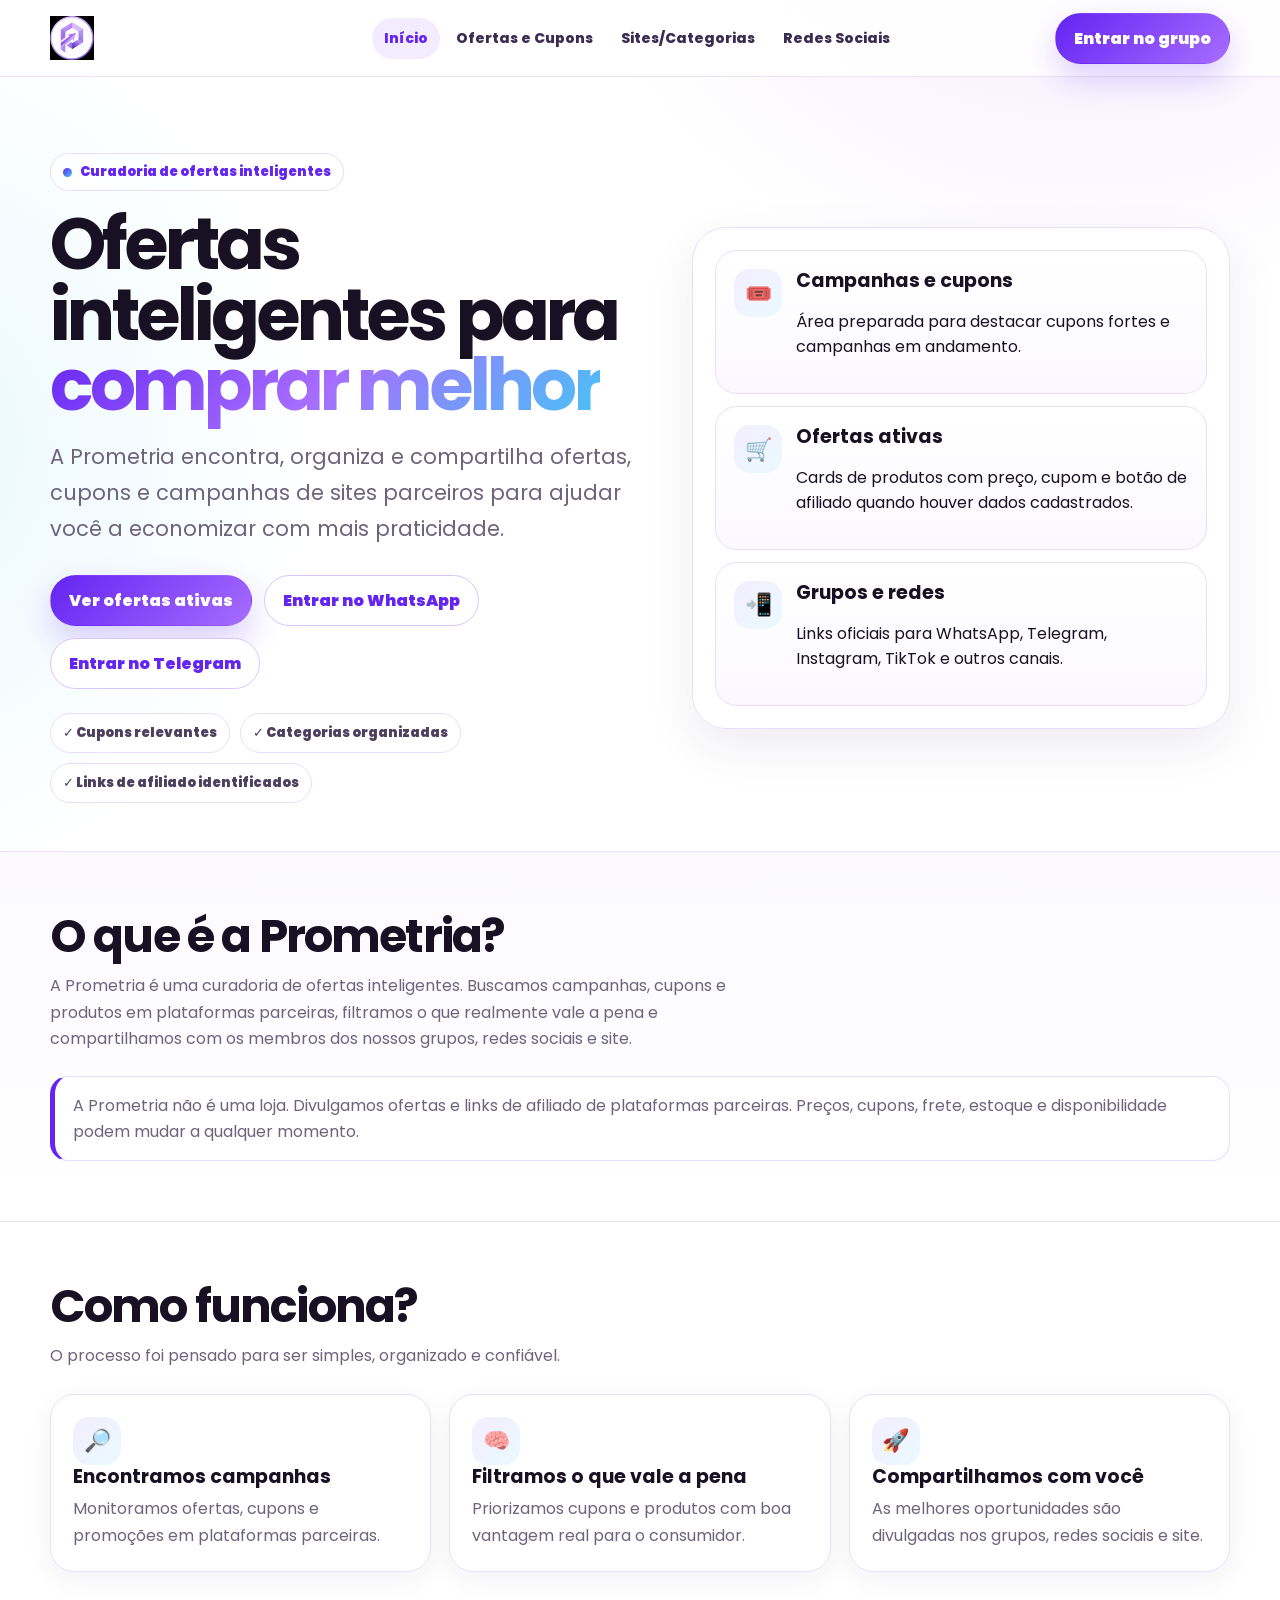
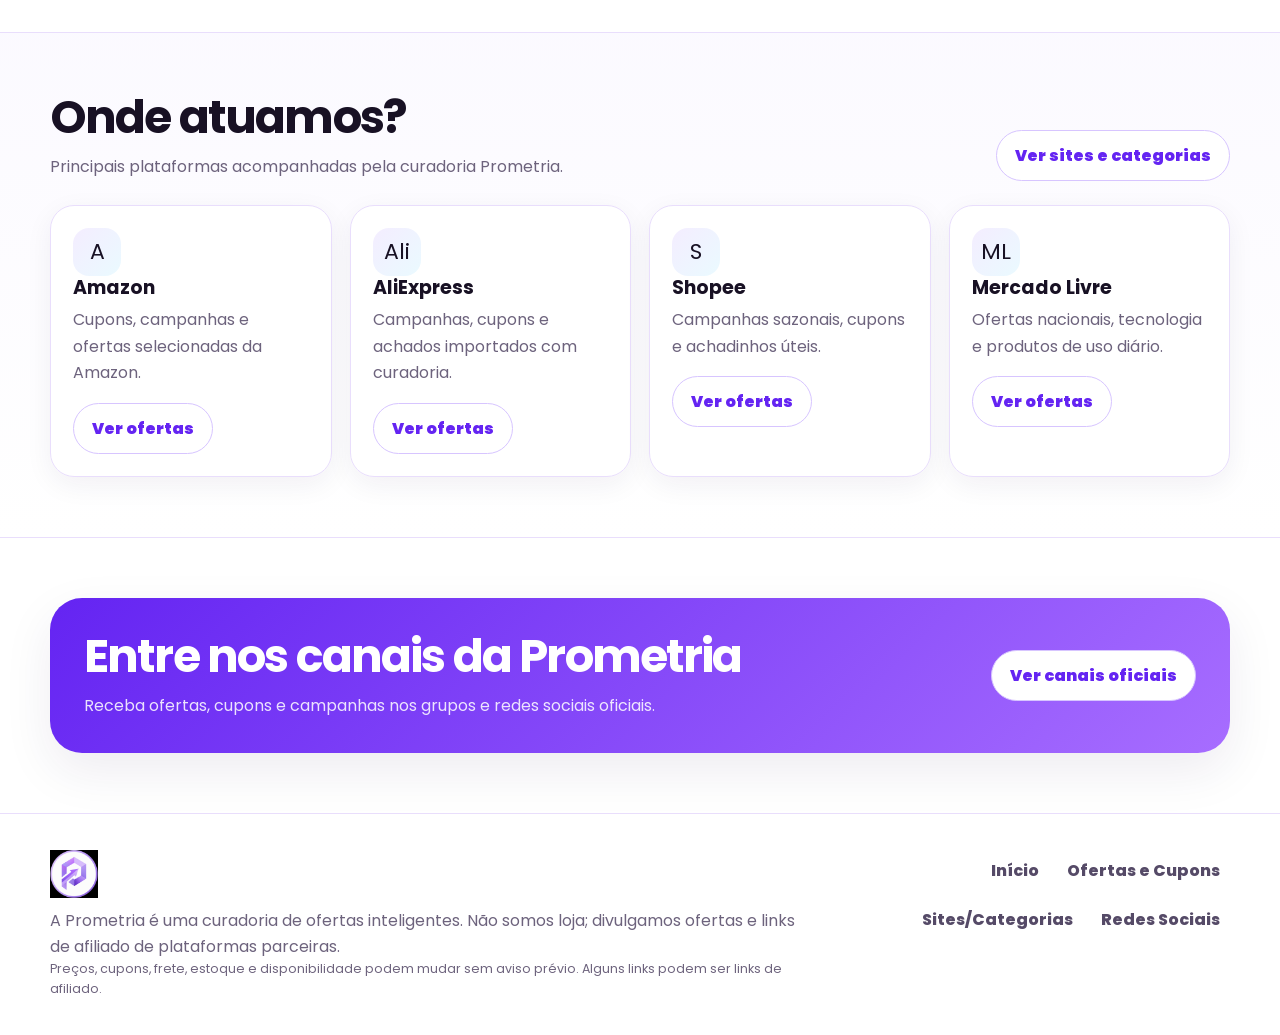
==== commit f3c87abd: "Add files via upload" ====
--- a/index.html
+++ b/index.html
@@ -1,116 +1,7 @@
-<!doctype html>
-<html lang="pt-BR">
-<head>
-  <meta charset="utf-8">
-  <meta name="viewport" content="width=device-width, initial-scale=1">
-  <title>Prometria | Ofertas inteligentes</title>
-  <meta name="description" content="Prometria - ofertas inteligentes.">
-  <link rel="preconnect" href="https://fonts.googleapis.com">
-  <link rel="preconnect" href="https://fonts.gstatic.com" crossorigin>
-  <link href="https://fonts.googleapis.com/css2?family=Poppins:wght@400;600;700;800;900&display=swap" rel="stylesheet">
-  <link rel="icon" href="./assets/favicon.png">
-  <link rel="stylesheet" href="./assets/styles.css">
-</head>
-<body>
-  
-    <a class="skip" href="#conteudo">Pular para o conteúdo</a>
-    <header class="site-header">
-      <div class="container header-inner">
-        <a class="brand" href="./">
-          <img src="./assets/prometria-logo-horizontal.png" alt="Prometria - ofertas inteligentes">
-        </a>
-        <nav class="nav" aria-label="Menu principal">
-          <a class="active" href="./">Início</a>
-<a class="" href="./ofertas/">Ofertas</a>
-<a class="" href="./cupons/">Cupons</a>
-<a class="" href="./categorias/">Categorias</a>
-<a class="" href="./sites/">Sites</a>
-<a class="" href="./aprovados/">Aprovados</a>
-<a class="" href="./grupos/">Grupos</a>
-        </nav>
-        <div class="actions">
-          <a class="btn primary" href="./grupos/">Entrar no grupo</a>
-          <button class="menu-toggle" type="button">Menu</button>
-        </div>
-      </div>
-    </header>
-    
-  <main id="conteudo">
-    
-<section class="hero">
-  <div class="container hero-grid">
-    <div>
-      <span class="eyebrow">Vitrine de curadoria + grupos de ofertas</span>
-      <h1>Produtos selecionados para <span class="gradient">comprar melhor</span></h1>
-      <p class="lead">A Prometria organiza ofertas, cupons e achados úteis por categoria e plataforma, sem transformar a página inicial em um catálogo bagunçado.</p>
-      <div class="hero-cta">
-        <a class="btn primary" href="./ofertas/">Ver ofertas selecionadas</a>
-        <a class="btn secondary" href="./cupons/">Ver cupons ativos</a>
-        <a class="btn secondary" href="./grupos/">Entrar nos grupos</a>
-      </div>
-      <div class="pill-row">
-        <span class="pill">Categorias separadas</span>
-        <span class="pill">Filtros por loja</span>
-        <span class="pill">Links para grupos</span>
-      </div>
-    </div>
-    <aside class="hero-panel">
-      <div class="panel-card">
-        <h2>Prometria em páginas reais</h2>
-        <p class="section-text">Agora a home é institucional e cada área tem uma página própria: ofertas, cupons, categorias, sites, aprovados e grupos.</p>
-      </div>
-      <div class="panel-row"><div class="icon">🛒</div><div><strong>Ofertas</strong><br><span class="price-note">Catálogo separado da página inicial.</span></div></div>
-      <div class="panel-row"><div class="icon">🎟️</div><div><strong>Cupons</strong><br><span class="price-note">Campanhas e cupons em uma página própria.</span></div></div>
-      <div class="panel-row"><div class="icon">📲</div><div><strong>Grupos</strong><br><span class="price-note">WhatsApp, Telegram e redes sociais em destaque.</span></div></div>
-    </aside>
-  </div>
-</section>
-
-<section class="section soft">
-  <div class="container">
-    <div class="section-head">
-      <div>
-        <h2 class="section-title">Escolha por onde começar</h2>
-        <p class="section-text">A navegação agora leva para páginas diferentes, sem depender de âncoras como #produtos ou #grupos.</p>
-      </div>
-    </div>
-    <div class="grid cards">
-      <article class="card"><div class="icon">🔥</div><h3>Ofertas</h3><p>Produtos selecionados com filtros por loja e categoria.</p><a class="card-link" href="./ofertas/">Abrir ofertas →</a></article>
-      <article class="card"><div class="icon">🎟️</div><h3>Cupons</h3><p>Campanhas e cupons ativos, separados do catálogo.</p><a class="card-link" href="./cupons/">Abrir cupons →</a></article>
-      <article class="card"><div class="icon">📲</div><h3>Grupos</h3><p>Entre no WhatsApp, Telegram e acompanhe as redes.</p><a class="card-link" href="./grupos/">Entrar nos grupos →</a></article>
-    </div>
-  </div>
-</section>
-
-<section class="section">
-  <div class="container">
-    <div class="cta">
-      <div>
-        <h2>Receba ofertas selecionadas em tempo real</h2>
-        <p>Entre nos grupos para acompanhar campanhas, cupons e achados antes que acabem.</p>
-      </div>
-      <a class="btn" href="./grupos/">Ver grupos e redes</a>
-    </div>
-  </div>
-</section>
-
-  </main>
-  
-    <footer class="footer">
-      <div class="container footer-inner">
-        <div>
-          <img src="./assets/prometria-logo-horizontal.png" alt="Prometria">
-          <p>Prometria é um grupo de curadoria de ofertas. Preços, cupons, frete e disponibilidade podem mudar sem aviso prévio.</p>
-        </div>
-        <div class="footer-links">
-          <a href="./ofertas/">Ofertas</a>
-          <a href="./cupons/">Cupons</a>
-          <a href="./grupos/">Grupos</a>
-          <a href="mailto:prometriabr@gmail.com">Contato</a>
-        </div>
-      </div>
-    </footer>
-    
-  <script src="./assets/app.js"></script>
-</body>
-</html>
+<!doctype html><html lang="pt-BR"><head><meta charset="utf-8"><meta name="viewport" content="width=device-width, initial-scale=1"><title>Prometria | Ofertas inteligentes</title><meta name="description" content="Curadoria de ofertas, cupons, campanhas e links de afiliado."><meta name="theme-color" content="#6424f2"><meta property="og:title" content="Prometria | Ofertas inteligentes"><meta property="og:description" content="Curadoria de ofertas, cupons, campanhas e links de afiliado."><meta property="og:type" content="website"><link rel="preconnect" href="https://fonts.googleapis.com"><link rel="preconnect" href="https://fonts.gstatic.com" crossorigin><link href="https://fonts.googleapis.com/css2?family=Poppins:wght@400;600;700;800;900&display=swap" rel="stylesheet"><link rel="icon" href="assets/img/favicon.png"><link rel="stylesheet" href="assets/css/styles.css"></head><body><a class="skip-link" href="#conteudo">Pular para o conteúdo</a><header class="header"><div class="container header__inner"><a class="logo" href="index.html" aria-label="Prometria"><img src="assets/img/prometria-logo-horizontal.png" alt="Prometria - ofertas inteligentes" onerror="this.style.display='none';this.nextElementSibling.style.display='flex'"> <span class="logo__fallback" style="display:none"><span class="logo__mark">P</span><span>prometria</span></span></a><nav class="nav" data-nav aria-label="Menu principal"><a href="index.html" class="active">Início</a><a href="ofertas.html" class="">Ofertas e Cupons</a><a href="sites-categorias.html" class="">Sites/Categorias</a><a href="redes.html" class="">Redes Sociais</a></nav><div class="header__actions"><a class="btn btn--primary" href="redes.html">Entrar no grupo</a><button class="menu-btn" type="button" data-menu-button aria-expanded="false">Menu</button></div></div></header><main id="conteudo">
+<section class="hero"><div class="container hero__grid"><div><span class="eyebrow">Curadoria de ofertas inteligentes</span><h1>Ofertas inteligentes para <span class="gradient">comprar melhor</span></h1><p class="lead">A Prometria encontra, organiza e compartilha ofertas, cupons e campanhas de sites parceiros para ajudar você a economizar com mais praticidade.</p><div class="hero__actions"><a class="btn btn--primary" href="ofertas.html">Ver ofertas ativas</a><a class="btn btn--ghost" href="https://chat.whatsapp.com/C0VK6VCA1797UNlwfASj78" target="_blank" rel="noopener">Entrar no WhatsApp</a><a class="btn btn--ghost" href="https://t.me/prometriabr" target="_blank" rel="noopener">Entrar no Telegram</a></div><div class="trust-row"><span class="chip">✓ Cupons relevantes</span><span class="chip">✓ Categorias organizadas</span><span class="chip">✓ Links de afiliado identificados</span></div></div><aside class="hero-panel" aria-label="Resumo da Prometria"><div class="mini-card"><div class="mini-card__row"><div class="icon">🎟️</div><div><h3>Campanhas e cupons</h3><p>Área preparada para destacar cupons fortes e campanhas em andamento.</p></div></div></div><div class="mini-card"><div class="mini-card__row"><div class="icon">🛒</div><div><h3>Ofertas ativas</h3><p>Cards de produtos com preço, cupom e botão de afiliado quando houver dados cadastrados.</p></div></div></div><div class="mini-card"><div class="mini-card__row"><div class="icon">📲</div><div><h3>Grupos e redes</h3><p>Links oficiais para WhatsApp, Telegram, Instagram, TikTok e outros canais.</p></div></div></div></aside></div></section>
+<section class="section section--soft"><div class="container"><div class="section__head"><div><h2>O que é a Prometria?</h2><p class="section__text">A Prometria é uma curadoria de ofertas inteligentes. Buscamos campanhas, cupons e produtos em plataformas parceiras, filtramos o que realmente vale a pena e compartilhamos com os membros dos nossos grupos, redes sociais e site.</p></div></div><div class="notice">A Prometria não é uma loja. Divulgamos ofertas e links de afiliado de plataformas parceiras. Preços, cupons, frete, estoque e disponibilidade podem mudar a qualquer momento.</div></div></section>
+<section class="section"><div class="container"><div class="section__head"><div><h2>Como funciona?</h2><p class="section__text">O processo foi pensado para ser simples, organizado e confiável.</p></div></div><div class="grid grid--3"><article class="card"><div class="icon">🔎</div><h3>Encontramos campanhas</h3><p>Monitoramos ofertas, cupons e promoções em plataformas parceiras.</p></article><article class="card"><div class="icon">🧠</div><h3>Filtramos o que vale a pena</h3><p>Priorizamos cupons e produtos com boa vantagem real para o consumidor.</p></article><article class="card"><div class="icon">🚀</div><h3>Compartilhamos com você</h3><p>As melhores oportunidades são divulgadas nos grupos, redes sociais e site.</p></article></div></div></section>
+<section class="section section--soft"><div class="container"><div class="section__head"><div><h2>Onde atuamos?</h2><p class="section__text">Principais plataformas acompanhadas pela curadoria Prometria.</p></div><a class="btn btn--ghost" href="sites-categorias.html">Ver sites e categorias</a></div><div class="grid grid--4" data-platform-preview></div></div></section>
+<section class="section"><div class="container"><div class="cta"><div><h2>Entre nos canais da Prometria</h2><p>Receba ofertas, cupons e campanhas nos grupos e redes sociais oficiais.</p></div><a class="btn" href="redes.html">Ver canais oficiais</a></div></div></section>
+</main><footer class="footer"><div class="container footer__grid"><div><img class="footer__logo" src="assets/img/prometria-logo-horizontal.png" alt="Prometria"><p>A Prometria é uma curadoria de ofertas inteligentes. Não somos loja; divulgamos ofertas e links de afiliado de plataformas parceiras.</p><p class="legal">Preços, cupons, frete, estoque e disponibilidade podem mudar sem aviso prévio. Alguns links podem ser links de afiliado.</p></div><div class="footer-links"><a href="index.html">Início</a><a href="ofertas.html">Ofertas e Cupons</a><a href="sites-categorias.html">Sites/Categorias</a><a href="redes.html">Redes Sociais</a></div></div></footer><script src="assets/js/main.js"></script></body></html>
--- a/assets/css/styles.css
+++ b/assets/css/styles.css
@@ -0,0 +1,90 @@
+:root{
+  --bg:#ffffff;
+  --bg-soft:#faf8ff;
+  --surface:#ffffff;
+  --text:#181124;
+  --muted:#6d637d;
+  --line:#e9defc;
+  --line-strong:#d7c5ff;
+  --purple:#6424f2;
+  --purple-dark:#260047;
+  --lilac:#a76dff;
+  --cyan:#43c8f5;
+  --green:#18a058;
+  --amber:#f59e0b;
+  --red:#dc2626;
+  --shadow:0 18px 50px rgba(37,0,71,.08);
+  --shadow-sm:0 8px 28px rgba(37,0,71,.06);
+  --radius:24px;
+  --radius-sm:16px;
+  --max:1180px;
+}
+*{box-sizing:border-box}
+html{scroll-behavior:smooth}
+body{
+  margin:0;
+  font-family:Poppins,Inter,system-ui,-apple-system,BlinkMacSystemFont,"Segoe UI",sans-serif;
+  background:radial-gradient(circle at 85% -10%,rgba(167,109,255,.18),transparent 36rem),radial-gradient(circle at -10% 28rem,rgba(67,200,245,.12),transparent 28rem),var(--bg);
+  color:var(--text);
+}
+a{color:inherit;text-decoration:none}
+img{max-width:100%;display:block}
+button,input,select{font:inherit}
+.container{width:min(var(--max),calc(100% - 40px));margin-inline:auto}
+.skip-link{position:absolute;left:-9999px;top:12px;z-index:20;background:#fff;padding:10px 14px;border-radius:12px;border:1px solid var(--line)}
+.skip-link:focus{left:12px}
+.header{position:sticky;top:0;z-index:10;background:rgba(255,255,255,.88);backdrop-filter:blur(18px);border-bottom:1px solid rgba(233,222,252,.86)}
+.header__inner{height:76px;display:flex;align-items:center;justify-content:space-between;gap:22px}
+.logo{display:flex;align-items:center;gap:12px;min-width:168px}
+.logo img{height:44px;width:auto;object-fit:contain}
+.logo__fallback{display:flex;align-items:center;gap:10px;font-weight:900;letter-spacing:-.04em;color:var(--purple-dark)}
+.logo__mark{width:40px;height:40px;border-radius:14px;background:linear-gradient(135deg,var(--purple),var(--lilac));display:grid;place-items:center;color:#fff;font-weight:900}
+.nav{display:flex;align-items:center;gap:4px;font-size:14px;font-weight:800;color:#3a2c51}
+.nav a{padding:10px 12px;border-radius:999px}
+.nav a:hover,.nav a.active{background:#f3ecff;color:var(--purple)}
+.header__actions{display:flex;gap:10px;align-items:center}
+.btn{display:inline-flex;align-items:center;justify-content:center;gap:8px;min-height:44px;padding:12px 18px;border-radius:999px;border:1px solid var(--line-strong);font-weight:900;color:var(--purple);background:#fff;cursor:pointer;transition:.18s ease;white-space:nowrap}
+.btn:hover{transform:translateY(-1px);box-shadow:var(--shadow-sm)}
+.btn--primary{background:linear-gradient(135deg,var(--purple),var(--lilac));border-color:transparent;color:#fff;box-shadow:0 14px 32px rgba(100,36,242,.22)}
+.btn--ghost{background:#fff;color:var(--purple)}
+.btn--full{width:100%}
+.btn[aria-disabled="true"],.btn.disabled{opacity:.55;pointer-events:none;box-shadow:none}
+.menu-btn{display:none;border:1px solid var(--line);background:#fff;border-radius:14px;padding:10px 12px;color:var(--purple);font-weight:900}
+.hero{padding:76px 0 48px}
+.hero__grid{display:grid;grid-template-columns:1.05fr .95fr;gap:48px;align-items:center}
+.eyebrow{display:inline-flex;align-items:center;gap:8px;padding:8px 12px;border:1px solid var(--line);border-radius:999px;background:rgba(255,255,255,.82);font-size:13px;font-weight:900;color:var(--purple)}
+.eyebrow::before{content:"";width:9px;height:9px;border-radius:50%;background:linear-gradient(135deg,var(--purple),var(--cyan))}
+h1,.h1{font-size:clamp(40px,6vw,72px);line-height:.98;letter-spacing:-.055em;margin:18px 0 18px}
+h2,.h2{font-size:clamp(28px,4vw,46px);line-height:1.07;letter-spacing:-.04em;margin:0 0 12px}
+h3{font-size:19px;line-height:1.25;margin:0 0 8px}.gradient{background:linear-gradient(135deg,var(--purple),var(--lilac),var(--cyan));background-clip:text;-webkit-background-clip:text;color:transparent}.lead{font-size:clamp(17px,2.2vw,21px);line-height:1.72;color:var(--muted);max-width:760px;margin:0}.hero__actions{display:flex;gap:12px;flex-wrap:wrap;margin-top:28px}.trust-row{display:flex;gap:10px;flex-wrap:wrap;margin-top:24px}.chip{display:inline-flex;align-items:center;gap:8px;padding:9px 12px;border-radius:999px;background:#fff;border:1px solid var(--line);font-size:13px;font-weight:850;color:#4d405f}.hero-panel{background:rgba(255,255,255,.88);border:1px solid var(--line);border-radius:34px;padding:22px;box-shadow:var(--shadow)}.mini-card{padding:18px;border:1px solid var(--line);border-radius:22px;background:linear-gradient(180deg,#fff,#fbf9ff);margin-bottom:12px}.mini-card:last-child{margin-bottom:0}.mini-card__row{display:flex;gap:14px;align-items:flex-start}.icon{width:48px;height:48px;flex:0 0 48px;border-radius:16px;display:grid;place-items:center;background:linear-gradient(135deg,#f4edff,#eafaff);font-size:22px}.section{padding:60px 0}.section--soft{background:linear-gradient(180deg,rgba(250,248,255,.78),rgba(255,255,255,.92));border-block:1px solid var(--line)}.section__head{display:flex;align-items:flex-end;justify-content:space-between;gap:24px;margin-bottom:24px}.section__text{color:var(--muted);line-height:1.65;max-width:680px;margin:0}.grid{display:grid;gap:18px}.grid--3{grid-template-columns:repeat(3,1fr)}.grid--4{grid-template-columns:repeat(4,1fr)}.card{background:rgba(255,255,255,.94);border:1px solid var(--line);border-radius:var(--radius);padding:22px;box-shadow:var(--shadow-sm)}.card p{color:var(--muted);line-height:1.65;margin:0}.card__footer{margin-top:16px}.page-hero{padding:56px 0 30px}.page-hero .lead{max-width:860px}.notice{border:1px solid var(--line);border-left:5px solid var(--purple);background:#fff;border-radius:18px;padding:16px 18px;color:var(--muted);line-height:1.58}.filters{display:grid;grid-template-columns:1.4fr repeat(3, minmax(160px, .7fr));gap:12px;margin-top:24px}.field{width:100%;border:1px solid var(--line);border-radius:999px;padding:13px 15px;background:#fff;color:var(--text);font-weight:700;outline:none}.field:focus{border-color:var(--purple);box-shadow:0 0 0 4px rgba(100,36,242,.10)}.tabs{display:flex;gap:8px;flex-wrap:wrap;margin-top:20px}.tab{border:1px solid var(--line);background:#fff;border-radius:999px;padding:10px 14px;font-weight:900;color:#4d405f;cursor:pointer}.tab.active{background:var(--purple);color:#fff;border-color:var(--purple)}.list-grid{display:grid;grid-template-columns:repeat(3,1fr);gap:18px}.offer-card,.coupon-card{padding:0;overflow:hidden}.offer-card__image{height:190px;background:linear-gradient(135deg,#f6f0ff,#e9fbff);display:grid;place-items:center;color:var(--purple-dark);font-weight:900;text-align:center}.offer-card__body,.coupon-card__body{padding:20px}.badges{display:flex;gap:8px;flex-wrap:wrap;margin-bottom:12px}.badge{display:inline-flex;align-items:center;gap:6px;padding:6px 10px;border-radius:999px;background:#f4efff;color:var(--purple);font-size:12px;font-weight:900;border:1px solid var(--line)}.badge--active{background:#e9f8ef;color:#12733f;border-color:#c9efd8}.badge--warning{background:#fff6df;color:#93640d;border-color:#f8e3a7}.price-line{display:flex;align-items:baseline;gap:10px;flex-wrap:wrap;margin:14px 0 4px}.price{font-size:24px;font-weight:950;color:var(--purple-dark)}.old-price{color:var(--muted);text-decoration:line-through;font-weight:700}.price-note,.small{font-size:13px;color:var(--muted);line-height:1.5}.coupon-code{font-size:26px;font-weight:950;letter-spacing:.02em;color:var(--purple-dark);background:#faf8ff;border:1px dashed var(--line-strong);border-radius:16px;padding:14px;margin:14px 0}.empty{grid-column:1/-1;text-align:center;background:#fff;border:1px dashed var(--line-strong);border-radius:24px;padding:34px;color:var(--muted);font-weight:700}.count{font-size:13px;color:var(--muted);font-weight:800}.cta{border-radius:32px;padding:34px;background:linear-gradient(135deg,var(--purple),var(--lilac));color:#fff;display:flex;align-items:center;justify-content:space-between;gap:26px;box-shadow:var(--shadow)}.cta p{color:rgba(255,255,255,.86);line-height:1.65;margin:0}.cta .btn{background:#fff;color:var(--purple)}.footer{background:#fff;border-top:1px solid var(--line);padding:36px 0}.footer__grid{display:grid;grid-template-columns:1.3fr .7fr;gap:32px;align-items:start}.footer__logo{height:48px;width:auto;object-fit:contain;margin-bottom:10px}.footer p{color:var(--muted);line-height:1.6;margin:0}.footer-links{display:flex;gap:8px;flex-wrap:wrap;justify-content:flex-end}.footer-links a{font-weight:800;color:#554a67;padding:8px 10px;border-radius:999px}.footer-links a:hover{background:#f4efff;color:var(--purple)}.legal{margin-top:20px;font-size:12.5px;color:var(--muted)}
+@media(max-width:980px){.hero__grid{grid-template-columns:1fr}.grid--3,.grid--4,.list-grid{grid-template-columns:repeat(2,1fr)}.filters{grid-template-columns:1fr 1fr}.nav{position:absolute;left:20px;right:20px;top:78px;background:#fff;border:1px solid var(--line);border-radius:22px;box-shadow:var(--shadow);padding:10px;display:none;flex-direction:column;align-items:stretch}.nav.open{display:flex}.nav a{padding:13px 14px}.menu-btn{display:inline-flex}.header__actions .btn{display:none}.footer__grid{grid-template-columns:1fr}.footer-links{justify-content:flex-start}}
+@media(max-width:640px){.container{width:min(var(--max),calc(100% - 28px))}.header__inner{height:70px}.logo img{height:38px}.hero{padding:44px 0 34px}.section{padding:44px 0}.grid--3,.grid--4,.list-grid,.filters{grid-template-columns:1fr}.section__head{display:block}.cta{display:block;padding:26px;border-radius:26px}.cta .btn{width:100%;margin-top:18px}.hero__actions .btn{width:100%}.offer-card__image{height:160px}.footer__logo{height:42px}}
+
+
+/* Logo oficial Prometria */
+.brand {
+  display: inline-flex;
+  align-items: center;
+  gap: 12px;
+}
+
+.brand-logo {
+  display: block;
+  width: auto;
+  height: 48px;
+  max-width: 190px;
+  object-fit: contain;
+}
+
+.footer-brand .brand-logo,
+.footer .brand-logo {
+  height: 54px;
+  max-width: 210px;
+}
+
+@media (max-width: 720px) {
+  .brand-logo {
+    height: 42px;
+    max-width: 165px;
+  }
+}
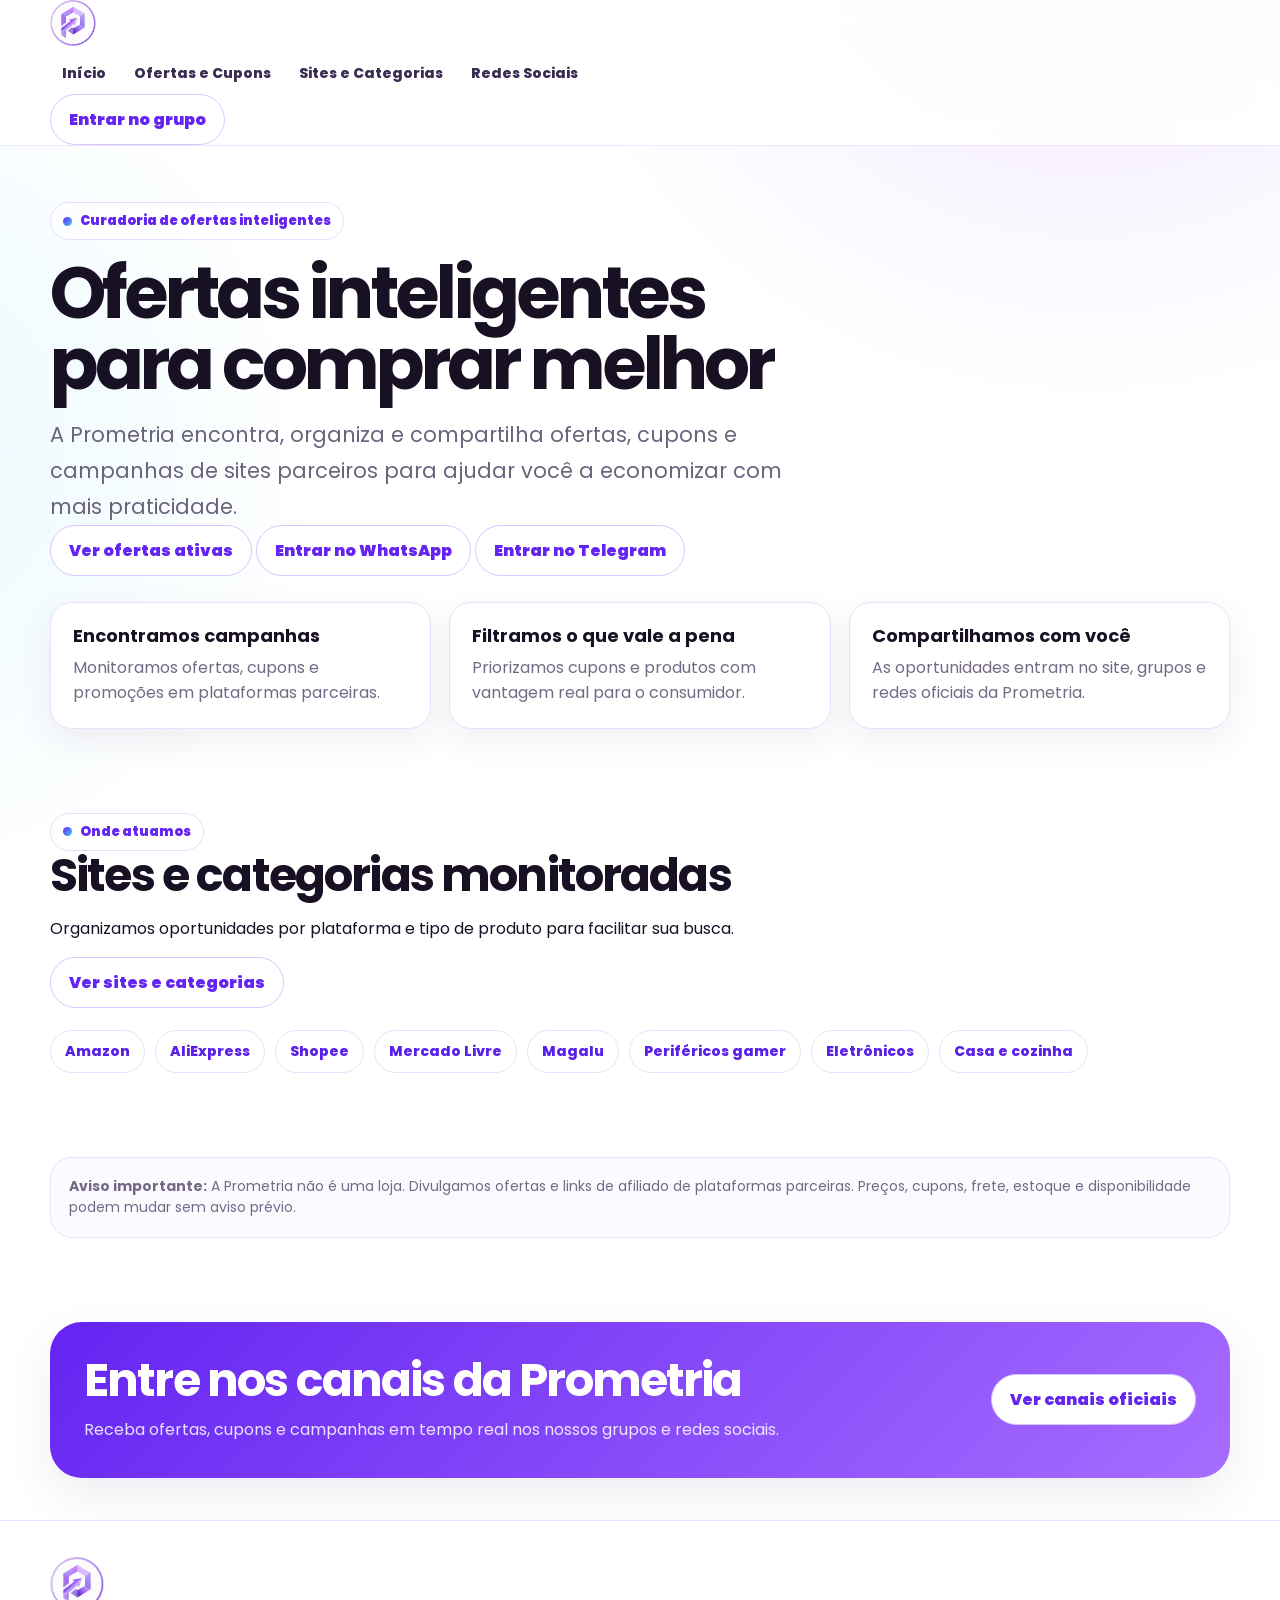
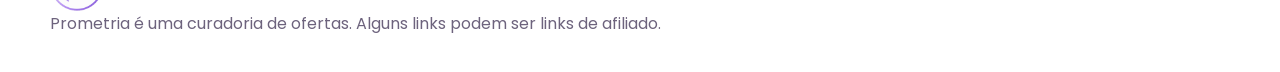
==== commit 41d84c0c: "Add files via upload" ====
--- a/index.html
+++ b/index.html
@@ -1,7 +1,114 @@
-<!doctype html><html lang="pt-BR"><head><meta charset="utf-8"><meta name="viewport" content="width=device-width, initial-scale=1"><title>Prometria | Ofertas inteligentes</title><meta name="description" content="Curadoria de ofertas, cupons, campanhas e links de afiliado."><meta name="theme-color" content="#6424f2"><meta property="og:title" content="Prometria | Ofertas inteligentes"><meta property="og:description" content="Curadoria de ofertas, cupons, campanhas e links de afiliado."><meta property="og:type" content="website"><link rel="preconnect" href="https://fonts.googleapis.com"><link rel="preconnect" href="https://fonts.gstatic.com" crossorigin><link href="https://fonts.googleapis.com/css2?family=Poppins:wght@400;600;700;800;900&display=swap" rel="stylesheet"><link rel="icon" href="assets/img/favicon.png"><link rel="stylesheet" href="assets/css/styles.css"></head><body><a class="skip-link" href="#conteudo">Pular para o conteúdo</a><header class="header"><div class="container header__inner"><a class="logo" href="index.html" aria-label="Prometria"><img src="assets/img/prometria-logo-horizontal.png" alt="Prometria - ofertas inteligentes" onerror="this.style.display='none';this.nextElementSibling.style.display='flex'"> <span class="logo__fallback" style="display:none"><span class="logo__mark">P</span><span>prometria</span></span></a><nav class="nav" data-nav aria-label="Menu principal"><a href="index.html" class="active">Início</a><a href="ofertas.html" class="">Ofertas e Cupons</a><a href="sites-categorias.html" class="">Sites/Categorias</a><a href="redes.html" class="">Redes Sociais</a></nav><div class="header__actions"><a class="btn btn--primary" href="redes.html">Entrar no grupo</a><button class="menu-btn" type="button" data-menu-button aria-expanded="false">Menu</button></div></div></header><main id="conteudo">
-<section class="hero"><div class="container hero__grid"><div><span class="eyebrow">Curadoria de ofertas inteligentes</span><h1>Ofertas inteligentes para <span class="gradient">comprar melhor</span></h1><p class="lead">A Prometria encontra, organiza e compartilha ofertas, cupons e campanhas de sites parceiros para ajudar você a economizar com mais praticidade.</p><div class="hero__actions"><a class="btn btn--primary" href="ofertas.html">Ver ofertas ativas</a><a class="btn btn--ghost" href="https://chat.whatsapp.com/C0VK6VCA1797UNlwfASj78" target="_blank" rel="noopener">Entrar no WhatsApp</a><a class="btn btn--ghost" href="https://t.me/prometriabr" target="_blank" rel="noopener">Entrar no Telegram</a></div><div class="trust-row"><span class="chip">✓ Cupons relevantes</span><span class="chip">✓ Categorias organizadas</span><span class="chip">✓ Links de afiliado identificados</span></div></div><aside class="hero-panel" aria-label="Resumo da Prometria"><div class="mini-card"><div class="mini-card__row"><div class="icon">🎟️</div><div><h3>Campanhas e cupons</h3><p>Área preparada para destacar cupons fortes e campanhas em andamento.</p></div></div></div><div class="mini-card"><div class="mini-card__row"><div class="icon">🛒</div><div><h3>Ofertas ativas</h3><p>Cards de produtos com preço, cupom e botão de afiliado quando houver dados cadastrados.</p></div></div></div><div class="mini-card"><div class="mini-card__row"><div class="icon">📲</div><div><h3>Grupos e redes</h3><p>Links oficiais para WhatsApp, Telegram, Instagram, TikTok e outros canais.</p></div></div></div></aside></div></section>
-<section class="section section--soft"><div class="container"><div class="section__head"><div><h2>O que é a Prometria?</h2><p class="section__text">A Prometria é uma curadoria de ofertas inteligentes. Buscamos campanhas, cupons e produtos em plataformas parceiras, filtramos o que realmente vale a pena e compartilhamos com os membros dos nossos grupos, redes sociais e site.</p></div></div><div class="notice">A Prometria não é uma loja. Divulgamos ofertas e links de afiliado de plataformas parceiras. Preços, cupons, frete, estoque e disponibilidade podem mudar a qualquer momento.</div></div></section>
-<section class="section"><div class="container"><div class="section__head"><div><h2>Como funciona?</h2><p class="section__text">O processo foi pensado para ser simples, organizado e confiável.</p></div></div><div class="grid grid--3"><article class="card"><div class="icon">🔎</div><h3>Encontramos campanhas</h3><p>Monitoramos ofertas, cupons e promoções em plataformas parceiras.</p></article><article class="card"><div class="icon">🧠</div><h3>Filtramos o que vale a pena</h3><p>Priorizamos cupons e produtos com boa vantagem real para o consumidor.</p></article><article class="card"><div class="icon">🚀</div><h3>Compartilhamos com você</h3><p>As melhores oportunidades são divulgadas nos grupos, redes sociais e site.</p></article></div></div></section>
-<section class="section section--soft"><div class="container"><div class="section__head"><div><h2>Onde atuamos?</h2><p class="section__text">Principais plataformas acompanhadas pela curadoria Prometria.</p></div><a class="btn btn--ghost" href="sites-categorias.html">Ver sites e categorias</a></div><div class="grid grid--4" data-platform-preview></div></div></section>
-<section class="section"><div class="container"><div class="cta"><div><h2>Entre nos canais da Prometria</h2><p>Receba ofertas, cupons e campanhas nos grupos e redes sociais oficiais.</p></div><a class="btn" href="redes.html">Ver canais oficiais</a></div></div></section>
-</main><footer class="footer"><div class="container footer__grid"><div><img class="footer__logo" src="assets/img/prometria-logo-horizontal.png" alt="Prometria"><p>A Prometria é uma curadoria de ofertas inteligentes. Não somos loja; divulgamos ofertas e links de afiliado de plataformas parceiras.</p><p class="legal">Preços, cupons, frete, estoque e disponibilidade podem mudar sem aviso prévio. Alguns links podem ser links de afiliado.</p></div><div class="footer-links"><a href="index.html">Início</a><a href="ofertas.html">Ofertas e Cupons</a><a href="sites-categorias.html">Sites/Categorias</a><a href="redes.html">Redes Sociais</a></div></div></footer><script src="assets/js/main.js"></script></body></html>+<!doctype html>
+<html lang="pt-BR">
+<head>
+  <meta charset="utf-8">
+  <meta name="viewport" content="width=device-width, initial-scale=1">
+  <title>Prometria | Ofertas inteligentes</title>
+  <meta name="description" content="Prometria é uma curadoria de ofertas, cupons e campanhas de plataformas parceiras.">
+  <link rel="preconnect" href="https://fonts.googleapis.com">
+  <link rel="preconnect" href="https://fonts.gstatic.com" crossorigin>
+  <link href="https://fonts.googleapis.com/css2?family=Poppins:wght@400;500;600;700;800;900&display=swap" rel="stylesheet">
+  <link rel="stylesheet" href="assets/css/styles.css">
+  <link rel="icon" href="assets/img/prometria-symbol-clean.png">
+</head>
+<body>
+  <header class="site-header header">
+    <div class="container header-inner">
+      <a class="brand" href="index.html" aria-label="Prometria">
+        <img class="brand-logo" src="assets/img/prometria-logo-clean.png" alt="Prometria - ofertas inteligentes">
+      </a>
+      <nav class="nav">
+        <a href="index.html">Início</a>
+        <a href="ofertas.html">Ofertas e Cupons</a>
+        <a href="sites-categorias.html">Sites e Categorias</a>
+        <a href="redes.html">Redes Sociais</a>
+      </nav>
+      <a class="btn primary" href="redes.html">Entrar no grupo</a>
+    </div>
+  </header>
+
+  <main>
+    <section class="hero">
+      <div class="container">
+        <span class="eyebrow">Curadoria de ofertas inteligentes</span>
+        <h1>Ofertas inteligentes para comprar melhor</h1>
+        <p class="lead">A Prometria encontra, organiza e compartilha ofertas, cupons e campanhas de sites parceiros para ajudar você a economizar com mais praticidade.</p>
+        <div class="hero-actions">
+          <a class="btn primary" href="ofertas.html">Ver ofertas ativas</a>
+          <a class="btn secondary" href="redes.html#whatsapp">Entrar no WhatsApp</a>
+          <a class="btn secondary" href="redes.html#telegram">Entrar no Telegram</a>
+        </div>
+
+        <div class="home-compact-grid">
+          <article class="home-compact-card">
+            <h3>Encontramos campanhas</h3>
+            <p>Monitoramos ofertas, cupons e promoções em plataformas parceiras.</p>
+          </article>
+          <article class="home-compact-card">
+            <h3>Filtramos o que vale a pena</h3>
+            <p>Priorizamos cupons e produtos com vantagem real para o consumidor.</p>
+          </article>
+          <article class="home-compact-card">
+            <h3>Compartilhamos com você</h3>
+            <p>As oportunidades entram no site, grupos e redes oficiais da Prometria.</p>
+          </article>
+        </div>
+      </div>
+    </section>
+
+    <section class="section section-condensed">
+      <div class="container">
+        <div class="section-head">
+          <div>
+            <span class="eyebrow">Onde atuamos</span>
+            <h2>Sites e categorias monitoradas</h2>
+            <p>Organizamos oportunidades por plataforma e tipo de produto para facilitar sua busca.</p>
+          </div>
+          <a class="btn secondary" href="sites-categorias.html">Ver sites e categorias</a>
+        </div>
+        <div class="home-platform-strip">
+          <span>Amazon</span>
+          <span>AliExpress</span>
+          <span>Shopee</span>
+          <span>Mercado Livre</span>
+          <span>Magalu</span>
+          <span>Periféricos gamer</span>
+          <span>Eletrônicos</span>
+          <span>Casa e cozinha</span>
+        </div>
+      </div>
+    </section>
+
+    <section class="section section-condensed">
+      <div class="container">
+        <div class="notice-box">
+          <strong>Aviso importante:</strong> A Prometria não é uma loja. Divulgamos ofertas e links de afiliado de plataformas parceiras. Preços, cupons, frete, estoque e disponibilidade podem mudar sem aviso prévio.
+        </div>
+      </div>
+    </section>
+
+    <section class="section section-condensed">
+      <div class="container">
+        <div class="cta">
+          <div>
+            <h2>Entre nos canais da Prometria</h2>
+            <p>Receba ofertas, cupons e campanhas em tempo real nos nossos grupos e redes sociais.</p>
+          </div>
+          <div class="cta-actions">
+            <a class="btn primary" href="redes.html">Ver canais oficiais</a>
+          </div>
+        </div>
+      </div>
+    </section>
+  </main>
+
+  <footer class="footer">
+    <div class="container footer-inner">
+      <img class="brand-logo" src="assets/img/prometria-logo-clean.png" alt="Prometria">
+      <p>Prometria é uma curadoria de ofertas. Alguns links podem ser links de afiliado.</p>
+    </div>
+  </footer>
+
+  <script src="assets/js/main.js"></script>
+</body>
+</html>
--- a/assets/css/styles.css
+++ b/assets/css/styles.css
@@ -88,3 +88,144 @@
     max-width: 165px;
   }
 }
+
+
+/* ===== Ajustes V5 Prometria clean ===== */
+.brand-logo,
+.logo-img,
+.site-logo {
+  height: 46px;
+  max-width: 210px;
+  width: auto;
+  object-fit: contain;
+  display: block;
+  background: transparent !important;
+  border-radius: 0 !important;
+  box-shadow: none !important;
+}
+
+.brand,
+.logo,
+.header-logo {
+  background: transparent !important;
+  box-shadow: none !important;
+}
+
+.header,
+.site-header {
+  background: rgba(255,255,255,.92) !important;
+  backdrop-filter: blur(14px);
+  border-bottom: 1px solid #eee6ff;
+}
+
+.hero {
+  padding-top: 56px !important;
+  padding-bottom: 42px !important;
+}
+
+.hero .container,
+.hero-grid {
+  min-height: auto !important;
+}
+
+.hero-title,
+h1 {
+  max-width: 820px;
+}
+
+.home-compact-grid {
+  display: grid;
+  grid-template-columns: repeat(3, 1fr);
+  gap: 18px;
+  margin-top: 26px;
+}
+
+.home-compact-card {
+  background: #fff;
+  border: 1px solid #eadffd;
+  border-radius: 22px;
+  padding: 22px;
+  box-shadow: 0 12px 36px rgba(39, 10, 77, .07);
+}
+
+.home-compact-card h3 {
+  margin: 0 0 8px;
+  font-size: 18px;
+}
+
+.home-compact-card p {
+  margin: 0;
+  color: #746a86;
+  line-height: 1.55;
+}
+
+.home-platform-strip {
+  display: flex;
+  flex-wrap: wrap;
+  gap: 10px;
+  margin-top: 22px;
+}
+
+.home-platform-strip a,
+.home-platform-strip span {
+  display: inline-flex;
+  padding: 10px 14px;
+  border: 1px solid #eadffd;
+  border-radius: 999px;
+  background: #fff;
+  color: #5B20E8;
+  font-weight: 800;
+  font-size: 14px;
+}
+
+.section-condensed {
+  padding: 42px 0 !important;
+}
+
+.notice-box {
+  border: 1px solid #eadffd;
+  background: #fbfaff;
+  border-radius: 22px;
+  padding: 18px;
+  color: #746a86;
+  line-height: 1.55;
+  font-size: 14px;
+}
+
+.empty-state {
+  border: 1px dashed #d8c7ff;
+  background: #fbfaff;
+  border-radius: 22px;
+  padding: 28px;
+  text-align: center;
+  color: #746a86;
+}
+
+.data-help {
+  margin-top: 22px;
+  padding: 18px;
+  background: #fff;
+  border: 1px solid #eadffd;
+  border-radius: 22px;
+}
+
+.data-help code {
+  background: #f7f3ff;
+  color: #5B20E8;
+  padding: 2px 6px;
+  border-radius: 8px;
+  font-weight: 800;
+}
+
+@media (max-width: 860px) {
+  .home-compact-grid {
+    grid-template-columns: 1fr;
+  }
+
+  .brand-logo,
+  .logo-img,
+  .site-logo {
+    height: 40px;
+    max-width: 176px;
+  }
+}
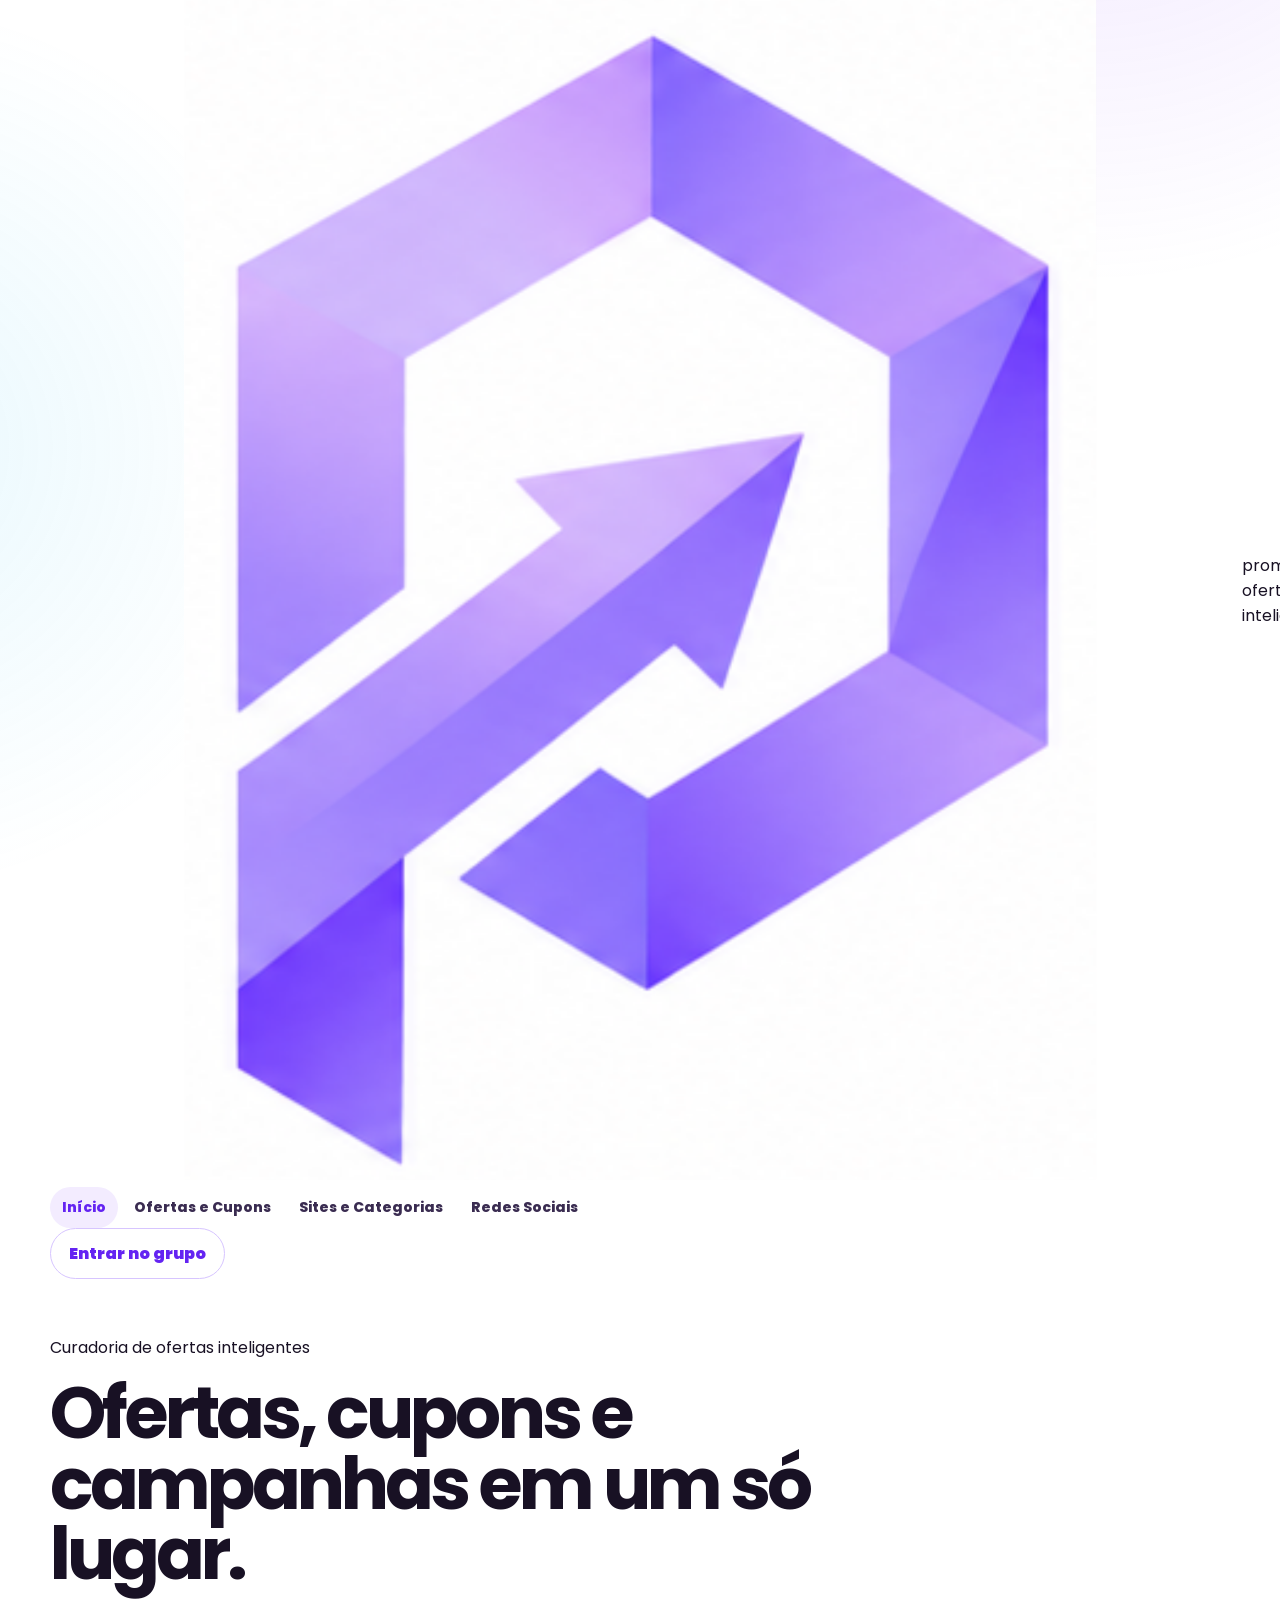
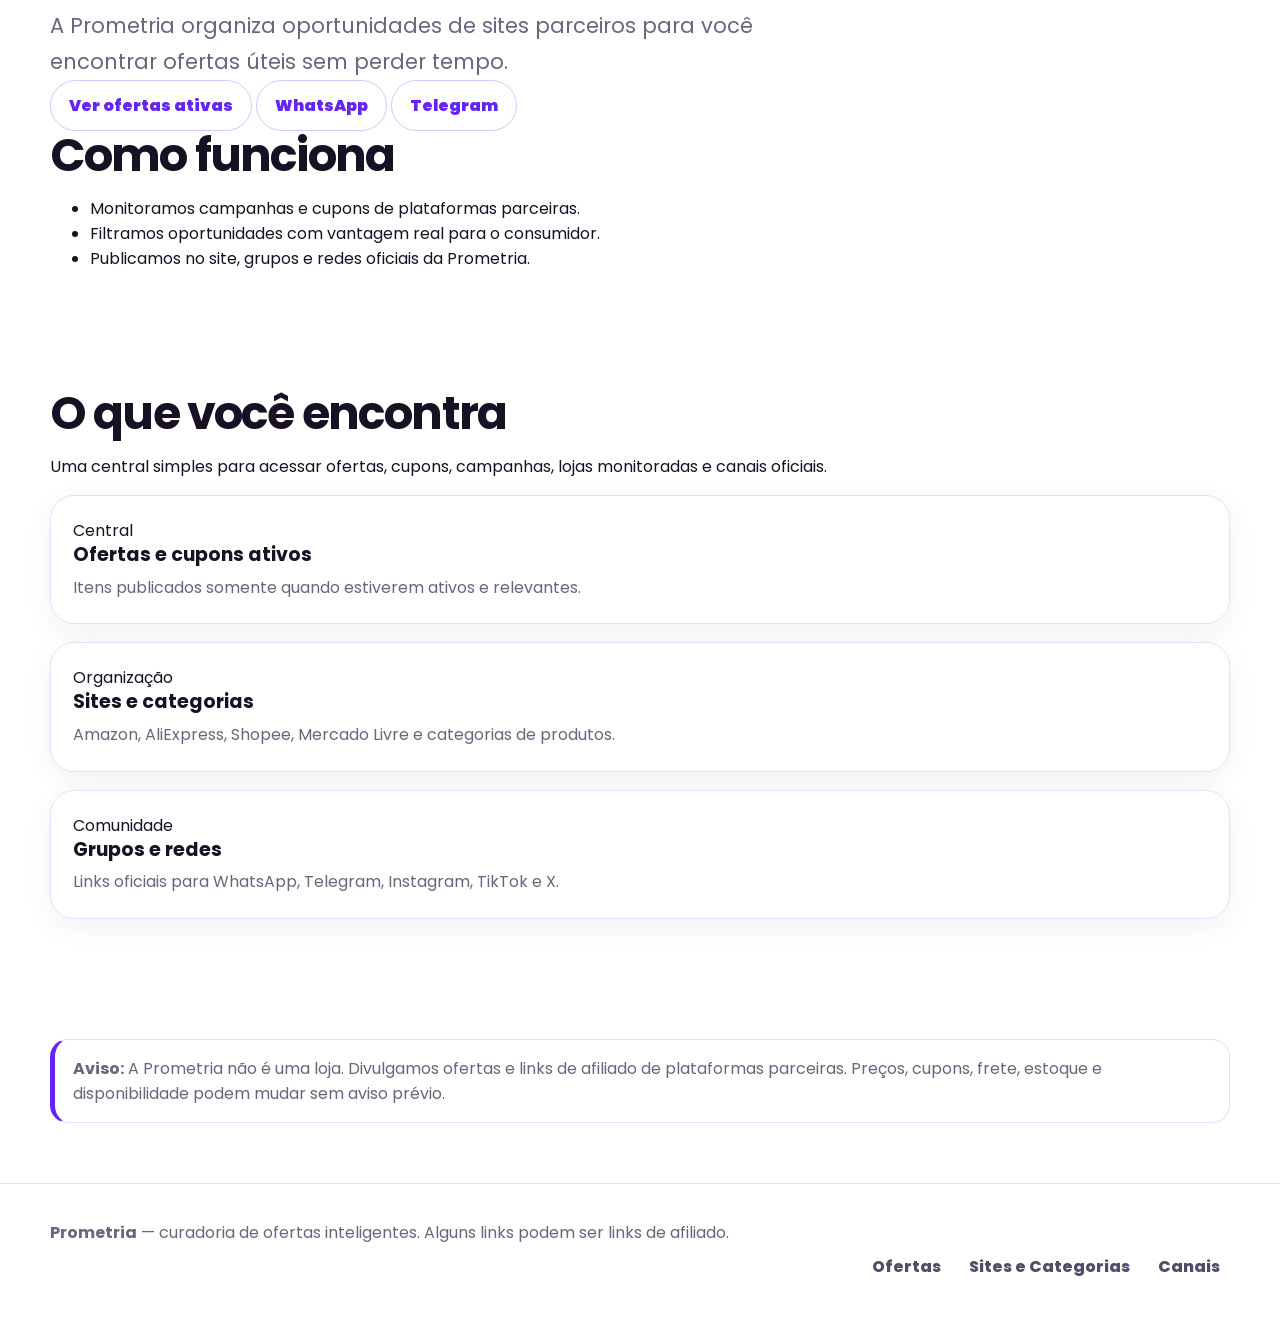
==== commit 35d55906: "Add files via upload" ====
--- a/index.html
+++ b/index.html
@@ -4,110 +4,98 @@
   <meta charset="utf-8">
   <meta name="viewport" content="width=device-width, initial-scale=1">
   <title>Prometria | Ofertas inteligentes</title>
-  <meta name="description" content="Prometria é uma curadoria de ofertas, cupons e campanhas de plataformas parceiras.">
+  <meta name="description" content="Prometria - ofertas inteligentes.">
   <link rel="preconnect" href="https://fonts.googleapis.com">
   <link rel="preconnect" href="https://fonts.gstatic.com" crossorigin>
-  <link href="https://fonts.googleapis.com/css2?family=Poppins:wght@400;500;600;700;800;900&display=swap" rel="stylesheet">
+  <link href="https://fonts.googleapis.com/css2?family=Inter:wght@400;500;600;700;800;900&family=Poppins:wght@600;700;800;900&display=swap" rel="stylesheet">
+  <link rel="icon" href="assets/img/prometria-symbol.png">
   <link rel="stylesheet" href="assets/css/styles.css">
-  <link rel="icon" href="assets/img/prometria-symbol-clean.png">
 </head>
 <body>
-  <header class="site-header header">
-    <div class="container header-inner">
-      <a class="brand" href="index.html" aria-label="Prometria">
-        <img class="brand-logo" src="assets/img/prometria-logo-clean.png" alt="Prometria - ofertas inteligentes">
-      </a>
-      <nav class="nav">
-        <a href="index.html">Início</a>
-        <a href="ofertas.html">Ofertas e Cupons</a>
-        <a href="sites-categorias.html">Sites e Categorias</a>
-        <a href="redes.html">Redes Sociais</a>
-      </nav>
-      <a class="btn primary" href="redes.html">Entrar no grupo</a>
+  
+<header class="topbar">
+  <div class="container topbar-inner">
+    <a class="brand" href="index.html" aria-label="Prometria">
+      <img class="brand-symbol" src="assets/img/prometria-symbol.png" alt="">
+      <span class="brand-text">
+        <span class="brand-name">prometria</span>
+        <span class="brand-tagline">ofertas inteligentes</span>
+      </span>
+    </a>
+    <nav class="nav" aria-label="Menu principal">
+      <a class="active" href="index.html">Início</a>
+      <a href="ofertas.html">Ofertas e Cupons</a>
+      <a href="sites-categorias.html">Sites e Categorias</a>
+      <a href="redes.html">Redes Sociais</a>
+    </nav>
+    <div class="header-actions">
+      <a class="btn primary" href="redes.html#whatsapp">Entrar no grupo</a>
+      <button class="menu-btn" type="button">Menu</button>
     </div>
-  </header>
+  </div>
+</header>
 
   <main>
-    <section class="hero">
-      <div class="container">
-        <span class="eyebrow">Curadoria de ofertas inteligentes</span>
-        <h1>Ofertas inteligentes para comprar melhor</h1>
-        <p class="lead">A Prometria encontra, organiza e compartilha ofertas, cupons e campanhas de sites parceiros para ajudar você a economizar com mais praticidade.</p>
-        <div class="hero-actions">
-          <a class="btn primary" href="ofertas.html">Ver ofertas ativas</a>
-          <a class="btn secondary" href="redes.html#whatsapp">Entrar no WhatsApp</a>
-          <a class="btn secondary" href="redes.html#telegram">Entrar no Telegram</a>
-        </div>
+    
+<section class="hero">
+  <div class="container hero-layout">
+    <div>
+      <span class="kicker">Curadoria de ofertas inteligentes</span>
+      <h1>Ofertas, cupons e campanhas em um só lugar.</h1>
+      <p class="lead">A Prometria organiza oportunidades de sites parceiros para você encontrar ofertas úteis sem perder tempo.</p>
+      <div class="hero-actions">
+        <a class="btn primary" href="ofertas.html">Ver ofertas ativas</a>
+        <a class="btn" href="redes.html#whatsapp">WhatsApp</a>
+        <a class="btn" href="redes.html#telegram">Telegram</a>
+      </div>
+    </div>
+    <aside class="summary-card">
+      <h2>Como funciona</h2>
+      <ul class="summary-list">
+        <li><span class="dot"></span><span>Monitoramos campanhas e cupons de plataformas parceiras.</span></li>
+        <li><span class="dot"></span><span>Filtramos oportunidades com vantagem real para o consumidor.</span></li>
+        <li><span class="dot"></span><span>Publicamos no site, grupos e redes oficiais da Prometria.</span></li>
+      </ul>
+    </aside>
+  </div>
+</section>
 
-        <div class="home-compact-grid">
-          <article class="home-compact-card">
-            <h3>Encontramos campanhas</h3>
-            <p>Monitoramos ofertas, cupons e promoções em plataformas parceiras.</p>
-          </article>
-          <article class="home-compact-card">
-            <h3>Filtramos o que vale a pena</h3>
-            <p>Priorizamos cupons e produtos com vantagem real para o consumidor.</p>
-          </article>
-          <article class="home-compact-card">
-            <h3>Compartilhamos com você</h3>
-            <p>As oportunidades entram no site, grupos e redes oficiais da Prometria.</p>
-          </article>
-        </div>
+<section class="section">
+  <div class="container">
+    <div class="section-title-row">
+      <div>
+        <h2>O que você encontra</h2>
+        <p>Uma central simples para acessar ofertas, cupons, campanhas, lojas monitoradas e canais oficiais.</p>
       </div>
-    </section>
+    </div>
+    <div class="grid grid-3">
+      <article class="card"><div class="mini">Central</div><h3>Ofertas e cupons ativos</h3><p>Itens publicados somente quando estiverem ativos e relevantes.</p></article>
+      <article class="card"><div class="mini">Organização</div><h3>Sites e categorias</h3><p>Amazon, AliExpress, Shopee, Mercado Livre e categorias de produtos.</p></article>
+      <article class="card"><div class="mini">Comunidade</div><h3>Grupos e redes</h3><p>Links oficiais para WhatsApp, Telegram, Instagram, TikTok e X.</p></article>
+    </div>
+  </div>
+</section>
 
-    <section class="section section-condensed">
-      <div class="container">
-        <div class="section-head">
-          <div>
-            <span class="eyebrow">Onde atuamos</span>
-            <h2>Sites e categorias monitoradas</h2>
-            <p>Organizamos oportunidades por plataforma e tipo de produto para facilitar sua busca.</p>
-          </div>
-          <a class="btn secondary" href="sites-categorias.html">Ver sites e categorias</a>
-        </div>
-        <div class="home-platform-strip">
-          <span>Amazon</span>
-          <span>AliExpress</span>
-          <span>Shopee</span>
-          <span>Mercado Livre</span>
-          <span>Magalu</span>
-          <span>Periféricos gamer</span>
-          <span>Eletrônicos</span>
-          <span>Casa e cozinha</span>
-        </div>
-      </div>
-    </section>
+<section class="section">
+  <div class="container">
+    <div class="notice">
+      <strong>Aviso:</strong> A Prometria não é uma loja. Divulgamos ofertas e links de afiliado de plataformas parceiras. Preços, cupons, frete, estoque e disponibilidade podem mudar sem aviso prévio.
+    </div>
+  </div>
+</section>
 
-    <section class="section section-condensed">
-      <div class="container">
-        <div class="notice-box">
-          <strong>Aviso importante:</strong> A Prometria não é uma loja. Divulgamos ofertas e links de afiliado de plataformas parceiras. Preços, cupons, frete, estoque e disponibilidade podem mudar sem aviso prévio.
-        </div>
-      </div>
-    </section>
-
-    <section class="section section-condensed">
-      <div class="container">
-        <div class="cta">
-          <div>
-            <h2>Entre nos canais da Prometria</h2>
-            <p>Receba ofertas, cupons e campanhas em tempo real nos nossos grupos e redes sociais.</p>
-          </div>
-          <div class="cta-actions">
-            <a class="btn primary" href="redes.html">Ver canais oficiais</a>
-          </div>
-        </div>
-      </div>
-    </section>
   </main>
-
-  <footer class="footer">
-    <div class="container footer-inner">
-      <img class="brand-logo" src="assets/img/prometria-logo-clean.png" alt="Prometria">
-      <p>Prometria é uma curadoria de ofertas. Alguns links podem ser links de afiliado.</p>
+  
+<footer class="footer">
+  <div class="container footer-inner">
+    <p><strong>Prometria</strong> — curadoria de ofertas inteligentes. Alguns links podem ser links de afiliado.</p>
+    <div class="footer-links">
+      <a href="ofertas.html">Ofertas</a>
+      <a href="sites-categorias.html">Sites e Categorias</a>
+      <a href="redes.html">Canais</a>
     </div>
-  </footer>
+  </div>
+</footer>
 
   <script src="assets/js/main.js"></script>
 </body>
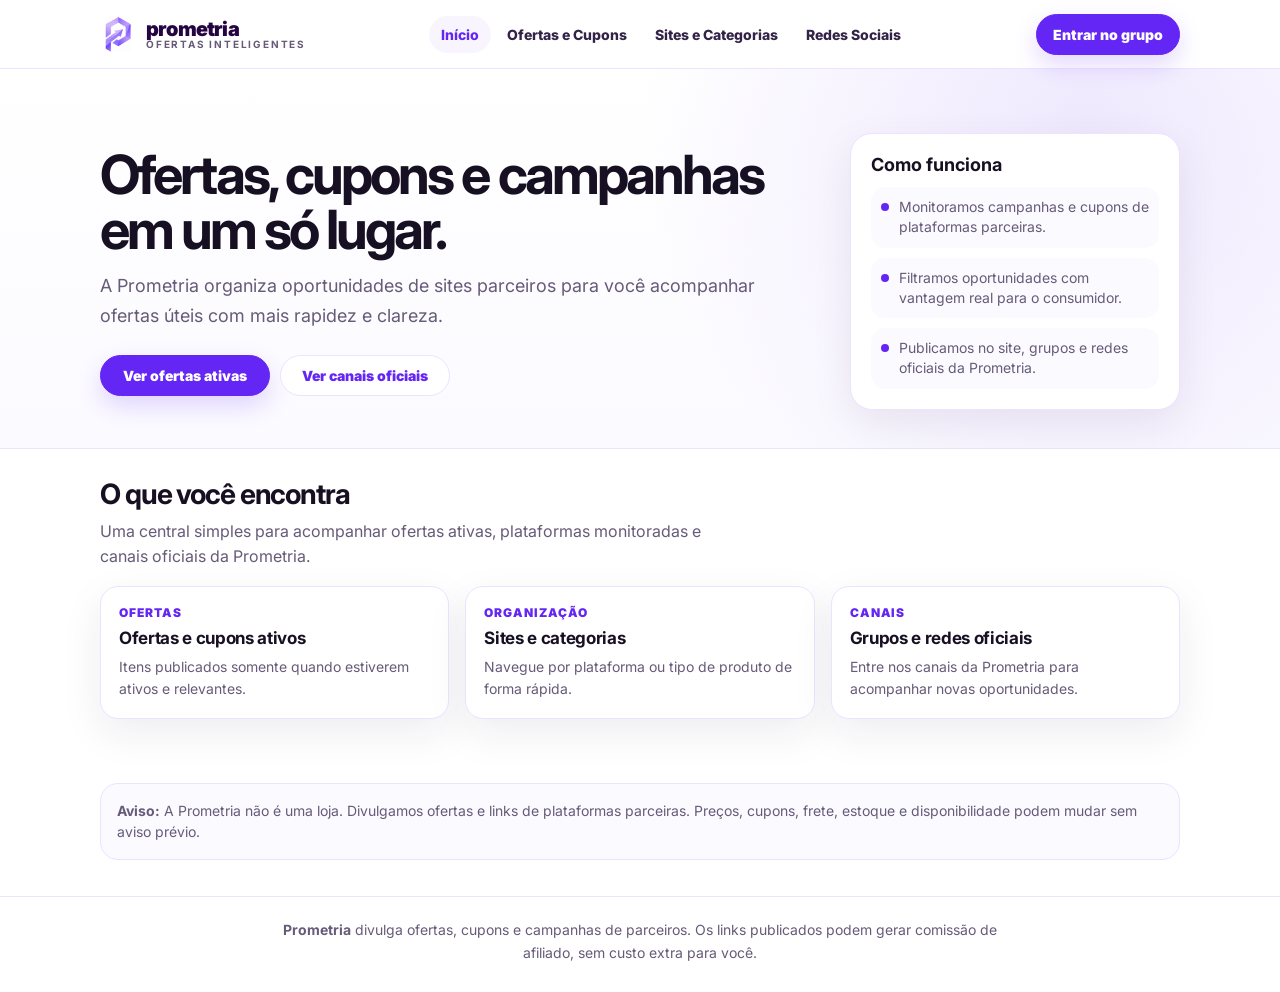
==== commit e5c0d5d7: "Add files via upload" ====
--- a/index.html
+++ b/index.html
@@ -40,13 +40,11 @@
 <section class="hero">
   <div class="container hero-layout">
     <div>
-      <span class="kicker">Curadoria de ofertas inteligentes</span>
       <h1>Ofertas, cupons e campanhas em um só lugar.</h1>
-      <p class="lead">A Prometria organiza oportunidades de sites parceiros para você encontrar ofertas úteis sem perder tempo.</p>
-      <div class="hero-actions">
+      <p class="lead">A Prometria organiza oportunidades de sites parceiros para você acompanhar ofertas úteis com mais rapidez e clareza.</p>
+      <div class="hero-actions compact-actions">
         <a class="btn primary" href="ofertas.html">Ver ofertas ativas</a>
-        <a class="btn" href="redes.html#whatsapp">WhatsApp</a>
-        <a class="btn" href="redes.html#telegram">Telegram</a>
+        <a class="btn" href="redes.html">Ver canais oficiais</a>
       </div>
     </div>
     <aside class="summary-card">
@@ -60,26 +58,26 @@
   </div>
 </section>
 
-<section class="section">
+<section class="section section-tight">
   <div class="container">
-    <div class="section-title-row">
+    <div class="section-title-row compact-title-row">
       <div>
         <h2>O que você encontra</h2>
-        <p>Uma central simples para acessar ofertas, cupons, campanhas, lojas monitoradas e canais oficiais.</p>
+        <p>Uma central simples para acompanhar ofertas ativas, plataformas monitoradas e canais oficiais da Prometria.</p>
       </div>
     </div>
     <div class="grid grid-3">
-      <article class="card"><div class="mini">Central</div><h3>Ofertas e cupons ativos</h3><p>Itens publicados somente quando estiverem ativos e relevantes.</p></article>
-      <article class="card"><div class="mini">Organização</div><h3>Sites e categorias</h3><p>Amazon, AliExpress, Shopee, Mercado Livre e categorias de produtos.</p></article>
-      <article class="card"><div class="mini">Comunidade</div><h3>Grupos e redes</h3><p>Links oficiais para WhatsApp, Telegram, Instagram, TikTok e X.</p></article>
+      <article class="card"><div class="mini">Ofertas</div><h3>Ofertas e cupons ativos</h3><p>Itens publicados somente quando estiverem ativos e relevantes.</p></article>
+      <article class="card"><div class="mini">Organização</div><h3>Sites e categorias</h3><p>Navegue por plataforma ou tipo de produto de forma rápida.</p></article>
+      <article class="card"><div class="mini">Canais</div><h3>Grupos e redes oficiais</h3><p>Entre nos canais da Prometria para acompanhar novas oportunidades.</p></article>
     </div>
   </div>
 </section>
 
-<section class="section">
+<section class="section section-tight">
   <div class="container">
     <div class="notice">
-      <strong>Aviso:</strong> A Prometria não é uma loja. Divulgamos ofertas e links de afiliado de plataformas parceiras. Preços, cupons, frete, estoque e disponibilidade podem mudar sem aviso prévio.
+      <strong>Aviso:</strong> A Prometria não é uma loja. Divulgamos ofertas e links de plataformas parceiras. Preços, cupons, frete, estoque e disponibilidade podem mudar sem aviso prévio.
     </div>
   </div>
 </section>
@@ -87,13 +85,8 @@
   </main>
   
 <footer class="footer">
-  <div class="container footer-inner">
-    <p><strong>Prometria</strong> — curadoria de ofertas inteligentes. Alguns links podem ser links de afiliado.</p>
-    <div class="footer-links">
-      <a href="ofertas.html">Ofertas</a>
-      <a href="sites-categorias.html">Sites e Categorias</a>
-      <a href="redes.html">Canais</a>
-    </div>
+  <div class="container footer-inner footer-single">
+    <p><strong>Prometria</strong> divulga ofertas, cupons e campanhas de parceiros. Os links publicados podem gerar comissão de afiliado, sem custo extra para você.</p>
   </div>
 </footer>
 
--- a/assets/css/styles.css
+++ b/assets/css/styles.css
@@ -1,231 +1,258 @@
 :root{
   --bg:#ffffff;
-  --bg-soft:#faf8ff;
-  --surface:#ffffff;
-  --text:#181124;
-  --muted:#6d637d;
-  --line:#e9defc;
-  --line-strong:#d7c5ff;
-  --purple:#6424f2;
-  --purple-dark:#260047;
-  --lilac:#a76dff;
-  --cyan:#43c8f5;
-  --green:#18a058;
-  --amber:#f59e0b;
-  --red:#dc2626;
-  --shadow:0 18px 50px rgba(37,0,71,.08);
-  --shadow-sm:0 8px 28px rgba(37,0,71,.06);
-  --radius:24px;
-  --radius-sm:16px;
-  --max:1180px;
+  --soft:#f8f5ff;
+  --soft2:#fbfaff;
+  --line:#ece3ff;
+  --text:#171022;
+  --muted:#665b78;
+  --purple:#6426f4;
+  --purple2:#8b5cf6;
+  --cyan:#42c7e8;
+  --dark:#250541;
+  --radius:18px;
+  --shadow:0 14px 42px rgba(33,0,61,.08);
+  --max:1080px;
 }
 *{box-sizing:border-box}
 html{scroll-behavior:smooth}
 body{
   margin:0;
-  font-family:Poppins,Inter,system-ui,-apple-system,BlinkMacSystemFont,"Segoe UI",sans-serif;
-  background:radial-gradient(circle at 85% -10%,rgba(167,109,255,.18),transparent 36rem),radial-gradient(circle at -10% 28rem,rgba(67,200,245,.12),transparent 28rem),var(--bg);
+  font-family:Inter, Poppins, system-ui, -apple-system, BlinkMacSystemFont, "Segoe UI", sans-serif;
   color:var(--text);
-}
-a{color:inherit;text-decoration:none}
+  background:var(--bg);
+}
+a{text-decoration:none;color:inherit}
 img{max-width:100%;display:block}
-button,input,select{font:inherit}
-.container{width:min(var(--max),calc(100% - 40px));margin-inline:auto}
-.skip-link{position:absolute;left:-9999px;top:12px;z-index:20;background:#fff;padding:10px 14px;border-radius:12px;border:1px solid var(--line)}
-.skip-link:focus{left:12px}
-.header{position:sticky;top:0;z-index:10;background:rgba(255,255,255,.88);backdrop-filter:blur(18px);border-bottom:1px solid rgba(233,222,252,.86)}
-.header__inner{height:76px;display:flex;align-items:center;justify-content:space-between;gap:22px}
-.logo{display:flex;align-items:center;gap:12px;min-width:168px}
-.logo img{height:44px;width:auto;object-fit:contain}
-.logo__fallback{display:flex;align-items:center;gap:10px;font-weight:900;letter-spacing:-.04em;color:var(--purple-dark)}
-.logo__mark{width:40px;height:40px;border-radius:14px;background:linear-gradient(135deg,var(--purple),var(--lilac));display:grid;place-items:center;color:#fff;font-weight:900}
-.nav{display:flex;align-items:center;gap:4px;font-size:14px;font-weight:800;color:#3a2c51}
-.nav a{padding:10px 12px;border-radius:999px}
-.nav a:hover,.nav a.active{background:#f3ecff;color:var(--purple)}
-.header__actions{display:flex;gap:10px;align-items:center}
-.btn{display:inline-flex;align-items:center;justify-content:center;gap:8px;min-height:44px;padding:12px 18px;border-radius:999px;border:1px solid var(--line-strong);font-weight:900;color:var(--purple);background:#fff;cursor:pointer;transition:.18s ease;white-space:nowrap}
-.btn:hover{transform:translateY(-1px);box-shadow:var(--shadow-sm)}
-.btn--primary{background:linear-gradient(135deg,var(--purple),var(--lilac));border-color:transparent;color:#fff;box-shadow:0 14px 32px rgba(100,36,242,.22)}
-.btn--ghost{background:#fff;color:var(--purple)}
-.btn--full{width:100%}
-.btn[aria-disabled="true"],.btn.disabled{opacity:.55;pointer-events:none;box-shadow:none}
-.menu-btn{display:none;border:1px solid var(--line);background:#fff;border-radius:14px;padding:10px 12px;color:var(--purple);font-weight:900}
-.hero{padding:76px 0 48px}
-.hero__grid{display:grid;grid-template-columns:1.05fr .95fr;gap:48px;align-items:center}
-.eyebrow{display:inline-flex;align-items:center;gap:8px;padding:8px 12px;border:1px solid var(--line);border-radius:999px;background:rgba(255,255,255,.82);font-size:13px;font-weight:900;color:var(--purple)}
-.eyebrow::before{content:"";width:9px;height:9px;border-radius:50%;background:linear-gradient(135deg,var(--purple),var(--cyan))}
-h1,.h1{font-size:clamp(40px,6vw,72px);line-height:.98;letter-spacing:-.055em;margin:18px 0 18px}
-h2,.h2{font-size:clamp(28px,4vw,46px);line-height:1.07;letter-spacing:-.04em;margin:0 0 12px}
-h3{font-size:19px;line-height:1.25;margin:0 0 8px}.gradient{background:linear-gradient(135deg,var(--purple),var(--lilac),var(--cyan));background-clip:text;-webkit-background-clip:text;color:transparent}.lead{font-size:clamp(17px,2.2vw,21px);line-height:1.72;color:var(--muted);max-width:760px;margin:0}.hero__actions{display:flex;gap:12px;flex-wrap:wrap;margin-top:28px}.trust-row{display:flex;gap:10px;flex-wrap:wrap;margin-top:24px}.chip{display:inline-flex;align-items:center;gap:8px;padding:9px 12px;border-radius:999px;background:#fff;border:1px solid var(--line);font-size:13px;font-weight:850;color:#4d405f}.hero-panel{background:rgba(255,255,255,.88);border:1px solid var(--line);border-radius:34px;padding:22px;box-shadow:var(--shadow)}.mini-card{padding:18px;border:1px solid var(--line);border-radius:22px;background:linear-gradient(180deg,#fff,#fbf9ff);margin-bottom:12px}.mini-card:last-child{margin-bottom:0}.mini-card__row{display:flex;gap:14px;align-items:flex-start}.icon{width:48px;height:48px;flex:0 0 48px;border-radius:16px;display:grid;place-items:center;background:linear-gradient(135deg,#f4edff,#eafaff);font-size:22px}.section{padding:60px 0}.section--soft{background:linear-gradient(180deg,rgba(250,248,255,.78),rgba(255,255,255,.92));border-block:1px solid var(--line)}.section__head{display:flex;align-items:flex-end;justify-content:space-between;gap:24px;margin-bottom:24px}.section__text{color:var(--muted);line-height:1.65;max-width:680px;margin:0}.grid{display:grid;gap:18px}.grid--3{grid-template-columns:repeat(3,1fr)}.grid--4{grid-template-columns:repeat(4,1fr)}.card{background:rgba(255,255,255,.94);border:1px solid var(--line);border-radius:var(--radius);padding:22px;box-shadow:var(--shadow-sm)}.card p{color:var(--muted);line-height:1.65;margin:0}.card__footer{margin-top:16px}.page-hero{padding:56px 0 30px}.page-hero .lead{max-width:860px}.notice{border:1px solid var(--line);border-left:5px solid var(--purple);background:#fff;border-radius:18px;padding:16px 18px;color:var(--muted);line-height:1.58}.filters{display:grid;grid-template-columns:1.4fr repeat(3, minmax(160px, .7fr));gap:12px;margin-top:24px}.field{width:100%;border:1px solid var(--line);border-radius:999px;padding:13px 15px;background:#fff;color:var(--text);font-weight:700;outline:none}.field:focus{border-color:var(--purple);box-shadow:0 0 0 4px rgba(100,36,242,.10)}.tabs{display:flex;gap:8px;flex-wrap:wrap;margin-top:20px}.tab{border:1px solid var(--line);background:#fff;border-radius:999px;padding:10px 14px;font-weight:900;color:#4d405f;cursor:pointer}.tab.active{background:var(--purple);color:#fff;border-color:var(--purple)}.list-grid{display:grid;grid-template-columns:repeat(3,1fr);gap:18px}.offer-card,.coupon-card{padding:0;overflow:hidden}.offer-card__image{height:190px;background:linear-gradient(135deg,#f6f0ff,#e9fbff);display:grid;place-items:center;color:var(--purple-dark);font-weight:900;text-align:center}.offer-card__body,.coupon-card__body{padding:20px}.badges{display:flex;gap:8px;flex-wrap:wrap;margin-bottom:12px}.badge{display:inline-flex;align-items:center;gap:6px;padding:6px 10px;border-radius:999px;background:#f4efff;color:var(--purple);font-size:12px;font-weight:900;border:1px solid var(--line)}.badge--active{background:#e9f8ef;color:#12733f;border-color:#c9efd8}.badge--warning{background:#fff6df;color:#93640d;border-color:#f8e3a7}.price-line{display:flex;align-items:baseline;gap:10px;flex-wrap:wrap;margin:14px 0 4px}.price{font-size:24px;font-weight:950;color:var(--purple-dark)}.old-price{color:var(--muted);text-decoration:line-through;font-weight:700}.price-note,.small{font-size:13px;color:var(--muted);line-height:1.5}.coupon-code{font-size:26px;font-weight:950;letter-spacing:.02em;color:var(--purple-dark);background:#faf8ff;border:1px dashed var(--line-strong);border-radius:16px;padding:14px;margin:14px 0}.empty{grid-column:1/-1;text-align:center;background:#fff;border:1px dashed var(--line-strong);border-radius:24px;padding:34px;color:var(--muted);font-weight:700}.count{font-size:13px;color:var(--muted);font-weight:800}.cta{border-radius:32px;padding:34px;background:linear-gradient(135deg,var(--purple),var(--lilac));color:#fff;display:flex;align-items:center;justify-content:space-between;gap:26px;box-shadow:var(--shadow)}.cta p{color:rgba(255,255,255,.86);line-height:1.65;margin:0}.cta .btn{background:#fff;color:var(--purple)}.footer{background:#fff;border-top:1px solid var(--line);padding:36px 0}.footer__grid{display:grid;grid-template-columns:1.3fr .7fr;gap:32px;align-items:start}.footer__logo{height:48px;width:auto;object-fit:contain;margin-bottom:10px}.footer p{color:var(--muted);line-height:1.6;margin:0}.footer-links{display:flex;gap:8px;flex-wrap:wrap;justify-content:flex-end}.footer-links a{font-weight:800;color:#554a67;padding:8px 10px;border-radius:999px}.footer-links a:hover{background:#f4efff;color:var(--purple)}.legal{margin-top:20px;font-size:12.5px;color:var(--muted)}
-@media(max-width:980px){.hero__grid{grid-template-columns:1fr}.grid--3,.grid--4,.list-grid{grid-template-columns:repeat(2,1fr)}.filters{grid-template-columns:1fr 1fr}.nav{position:absolute;left:20px;right:20px;top:78px;background:#fff;border:1px solid var(--line);border-radius:22px;box-shadow:var(--shadow);padding:10px;display:none;flex-direction:column;align-items:stretch}.nav.open{display:flex}.nav a{padding:13px 14px}.menu-btn{display:inline-flex}.header__actions .btn{display:none}.footer__grid{grid-template-columns:1fr}.footer-links{justify-content:flex-start}}
-@media(max-width:640px){.container{width:min(var(--max),calc(100% - 28px))}.header__inner{height:70px}.logo img{height:38px}.hero{padding:44px 0 34px}.section{padding:44px 0}.grid--3,.grid--4,.list-grid,.filters{grid-template-columns:1fr}.section__head{display:block}.cta{display:block;padding:26px;border-radius:26px}.cta .btn{width:100%;margin-top:18px}.hero__actions .btn{width:100%}.offer-card__image{height:160px}.footer__logo{height:42px}}
-
-
-/* Logo oficial Prometria */
-.brand {
-  display: inline-flex;
-  align-items: center;
-  gap: 12px;
-}
-
-.brand-logo {
-  display: block;
-  width: auto;
-  height: 48px;
-  max-width: 190px;
-  object-fit: contain;
-}
-
-.footer-brand .brand-logo,
-.footer .brand-logo {
-  height: 54px;
-  max-width: 210px;
-}
-
-@media (max-width: 720px) {
-  .brand-logo {
-    height: 42px;
-    max-width: 165px;
+.container{width:min(var(--max), calc(100% - 32px));margin:0 auto}
+.topbar{
+  position:sticky;top:0;z-index:10;
+  background:rgba(255,255,255,.94);
+  border-bottom:1px solid var(--line);
+  backdrop-filter:blur(14px);
+}
+.topbar-inner{
+  height:68px;
+  display:flex;align-items:center;justify-content:space-between;gap:18px;
+}
+.brand{
+  display:flex;align-items:center;gap:10px;
+  min-width:180px;
+}
+.brand-symbol{
+  width:36px;height:36px;border-radius:12px;
+  object-fit:contain;
+}
+.brand-text{line-height:1}
+.brand-name{
+  display:block;font-size:20px;font-weight:900;letter-spacing:-.04em;color:var(--dark);
+}
+.brand-tagline{
+  display:block;font-size:10px;letter-spacing:.18em;text-transform:uppercase;color:var(--muted);font-weight:700;
+}
+.nav{display:flex;align-items:center;gap:4px}
+.nav a{
+  padding:10px 12px;border-radius:999px;
+  font-size:14px;font-weight:800;color:#332347;
+}
+.nav a:hover,.nav a.active{background:var(--soft);color:var(--purple)}
+.header-actions{display:flex;align-items:center;gap:10px}
+.menu-btn{display:none;border:1px solid var(--line);background:#fff;border-radius:12px;padding:9px 11px;font-weight:900;color:var(--purple)}
+.btn{
+  display:inline-flex;align-items:center;justify-content:center;gap:8px;
+  border-radius:999px;padding:11px 16px;
+  border:1px solid var(--line);
+  background:#fff;color:var(--purple);
+  font-weight:900;font-size:14px;
+  cursor:pointer;
+  transition:transform .18s ease, box-shadow .18s ease, border-color .18s ease;
+}
+.btn.primary{
+  background:var(--purple);
+  color:#fff;border-color:var(--purple);
+  box-shadow:0 10px 24px rgba(100,38,244,.18);
+}
+.btn:hover{transform:translateY(-1px)}
+.hero{
+  padding:64px 0 38px;
+  background:
+    radial-gradient(circle at 85% 15%, rgba(100,38,244,.10), transparent 28rem),
+    linear-gradient(180deg,#fff 0%, #fbfaff 100%);
+  border-bottom:1px solid var(--line);
+}
+.hero-layout{
+  display:grid;grid-template-columns:1fr 330px;gap:34px;align-items:center;
+}
+h1{
+  margin:0 0 14px;
+  max-width:760px;
+  font-size:clamp(34px,5vw,54px);
+  line-height:1.02;
+  letter-spacing:-.055em;
+}
+.lead{
+  max-width:680px;
+  margin:0;
+  color:var(--muted);
+  font-size:18px;
+  line-height:1.65;
+}
+.hero-actions{display:flex;gap:10px;flex-wrap:wrap;margin-top:24px}
+.compact-actions .btn{min-width:170px}
+.summary-card{
+  background:#fff;border:1px solid var(--line);border-radius:22px;padding:20px;box-shadow:var(--shadow);
+}
+.summary-card h2{font-size:18px;margin:0 0 12px}
+.summary-list{display:grid;gap:10px;margin:0;padding:0;list-style:none}
+.summary-list li{
+  display:flex;gap:10px;align-items:flex-start;
+  padding:10px;border-radius:14px;background:var(--soft2);
+  color:var(--muted);font-size:14px;line-height:1.45;
+}
+.dot{width:8px;height:8px;border-radius:50%;background:var(--purple);margin-top:6px;flex:none}
+.section{padding:44px 0}
+.section-tight{padding:28px 0 36px}
+.section-title-row{
+  display:flex;align-items:flex-end;justify-content:space-between;gap:20px;margin-bottom:20px;
+}
+.compact-title-row{margin-bottom:18px}
+.section-title-row h2{margin:0;font-size:28px;letter-spacing:-.04em}
+.section-title-row p{margin:8px 0 0;color:var(--muted);line-height:1.55;max-width:610px}
+.grid{display:grid;gap:16px}
+.grid-3{grid-template-columns:repeat(3,1fr)}
+.grid-4{grid-template-columns:repeat(4,1fr)}
+.card{
+  background:#fff;border:1px solid var(--line);border-radius:var(--radius);
+  padding:18px;box-shadow:var(--shadow);
+}
+.card h3{margin:0 0 8px;font-size:17px;letter-spacing:-.02em}
+.card p{margin:0;color:var(--muted);line-height:1.55;font-size:14px}
+.card .mini{font-size:12px;text-transform:uppercase;letter-spacing:.08em;color:var(--purple);font-weight:900;margin-bottom:8px}
+.card-icon{font-size:24px;margin-bottom:12px}
+.notice{
+  background:var(--soft2);
+  border:1px solid var(--line);
+  border-radius:var(--radius);
+  padding:16px;
+  color:var(--muted);
+  line-height:1.55;
+  font-size:14px;
+}
+.cta{
+  display:flex;align-items:center;justify-content:space-between;gap:20px;
+  background:var(--dark);color:#fff;border-radius:24px;padding:24px;
+}
+.cta h2{margin:0 0 6px;font-size:26px;letter-spacing:-.04em}
+.cta p{margin:0;color:rgba(255,255,255,.75);line-height:1.55}
+.cta .btn{background:#fff;color:var(--purple);border-color:#fff}
+.page-head{
+  padding:40px 0 24px;
+  border-bottom:1px solid var(--line);
+  background:linear-gradient(180deg,#fff,#fbfaff);
+}
+.page-head h1{font-size:42px;margin:0 0 10px;letter-spacing:-.04em}
+.filters{display:flex;gap:10px;flex-wrap:wrap;margin-top:18px}
+.input,.select{
+  height:44px;border-radius:999px;border:1px solid var(--line);padding:0 14px;
+  background:#fff;color:var(--text);font:inherit;font-weight:700;min-width:190px;
+}
+.list-grid{display:grid;grid-template-columns:repeat(3,1fr);gap:16px}
+.offer-card{display:flex;flex-direction:column;min-height:420px}
+.offer-img{
+  aspect-ratio:1/1;
+  min-height:198px;
+  border-radius:16px;
+  background:#fff;
+  display:flex;align-items:center;justify-content:center;
+  color:var(--purple);font-weight:900;text-align:center;
+  margin-bottom:14px;overflow:hidden;
+  border:1px solid var(--line);
+}
+.offer-img img{
+  width:100%;height:100%;object-fit:contain;object-position:center center;
+  padding:16px;background:#fff;
+}
+.offer-card h3{
+  display:-webkit-box;
+  -webkit-line-clamp:2;
+  -webkit-box-orient:vertical;
+  overflow:hidden;
+  min-height:48px;
+  font-size:20px;
+  line-height:1.28;
+}
+.offer-card .btn{margin-top:auto;align-self:flex-start}
+.price{font-size:20px;font-weight:900;margin:10px 0 2px;color:var(--dark)}
+.old-price{text-decoration:line-through;color:var(--muted);font-size:13px}
+.badges{display:flex;flex-wrap:wrap;gap:6px;margin-bottom:10px}
+.badge{
+  display:inline-flex;padding:6px 9px;border-radius:999px;background:var(--soft);
+  color:var(--purple);font-weight:900;font-size:12px;border:1px solid var(--line);
+}
+.offer-meta{display:grid;gap:6px;margin:10px 0 16px}
+.meta-row{
+  color:var(--muted);
+  font-size:13px;
+  line-height:1.45;
+}
+.meta-row.strong{color:#4d4160;font-weight:600}
+.empty{
+  grid-column:1/-1;
+  background:var(--soft2);border:1px dashed #d6c4ff;border-radius:20px;padding:26px;
+  text-align:center;color:var(--muted);line-height:1.55;
+}
+.channel-card{display:flex;flex-direction:column;gap:14px}
+.channel-top{display:flex;align-items:center;gap:12px}
+.channel-icon{
+  width:46px;height:46px;border-radius:14px;background:var(--soft);
+  border:1px solid var(--line);
+  display:flex;align-items:center;justify-content:center;flex:none;
+  color:var(--purple);
+}
+.channel-icon svg{width:22px;height:22px;display:block}
+.channel-icon[data-brand="whatsapp"]{color:#25D366}
+.channel-icon[data-brand="telegram"]{color:#229ED9}
+.channel-icon[data-brand="instagram"]{color:#E4405F}
+.channel-icon[data-brand="tiktok"]{color:#111111}
+.channel-icon[data-brand="x"]{color:#111111}
+.channel-icon[data-brand="linktree"]{color:#39E58C}
+.channel-icon[data-brand="youtube"]{color:#FF0000}
+.channel-icon[data-brand="facebook"]{color:#1877F2}
+.channel-icon[data-brand="pinterest"]{color:#E60023}
+.footer{
+  border-top:1px solid var(--line);
+  padding:22px 0 28px;
+  color:var(--muted);
+  font-size:14px;
+}
+.footer-inner{display:flex;align-items:center;justify-content:space-between;gap:20px}
+.footer-single{justify-content:center;text-align:center}
+.footer-single p{max-width:760px;margin:0;line-height:1.6}
+@media(max-width:900px){
+  .hero-layout{grid-template-columns:1fr}
+  .summary-card{max-width:620px}
+  .grid-3,.list-grid{grid-template-columns:repeat(2,1fr)}
+  .grid-4{grid-template-columns:repeat(2,1fr)}
+  .nav{
+    display:none;position:absolute;left:16px;right:16px;top:72px;background:#fff;border:1px solid var(--line);
+    border-radius:18px;padding:10px;box-shadow:var(--shadow);flex-direction:column;align-items:stretch
   }
-}
-
-
-/* ===== Ajustes V5 Prometria clean ===== */
-.brand-logo,
-.logo-img,
-.site-logo {
-  height: 46px;
-  max-width: 210px;
-  width: auto;
-  object-fit: contain;
-  display: block;
-  background: transparent !important;
-  border-radius: 0 !important;
-  box-shadow: none !important;
-}
-
-.brand,
-.logo,
-.header-logo {
-  background: transparent !important;
-  box-shadow: none !important;
-}
-
-.header,
-.site-header {
-  background: rgba(255,255,255,.92) !important;
-  backdrop-filter: blur(14px);
-  border-bottom: 1px solid #eee6ff;
-}
-
-.hero {
-  padding-top: 56px !important;
-  padding-bottom: 42px !important;
-}
-
-.hero .container,
-.hero-grid {
-  min-height: auto !important;
-}
-
-.hero-title,
-h1 {
-  max-width: 820px;
-}
-
-.home-compact-grid {
-  display: grid;
-  grid-template-columns: repeat(3, 1fr);
-  gap: 18px;
-  margin-top: 26px;
-}
-
-.home-compact-card {
-  background: #fff;
-  border: 1px solid #eadffd;
-  border-radius: 22px;
-  padding: 22px;
-  box-shadow: 0 12px 36px rgba(39, 10, 77, .07);
-}
-
-.home-compact-card h3 {
-  margin: 0 0 8px;
-  font-size: 18px;
-}
-
-.home-compact-card p {
-  margin: 0;
-  color: #746a86;
-  line-height: 1.55;
-}
-
-.home-platform-strip {
-  display: flex;
-  flex-wrap: wrap;
-  gap: 10px;
-  margin-top: 22px;
-}
-
-.home-platform-strip a,
-.home-platform-strip span {
-  display: inline-flex;
-  padding: 10px 14px;
-  border: 1px solid #eadffd;
-  border-radius: 999px;
-  background: #fff;
-  color: #5B20E8;
-  font-weight: 800;
-  font-size: 14px;
-}
-
-.section-condensed {
-  padding: 42px 0 !important;
-}
-
-.notice-box {
-  border: 1px solid #eadffd;
-  background: #fbfaff;
-  border-radius: 22px;
-  padding: 18px;
-  color: #746a86;
-  line-height: 1.55;
-  font-size: 14px;
-}
-
-.empty-state {
-  border: 1px dashed #d8c7ff;
-  background: #fbfaff;
-  border-radius: 22px;
-  padding: 28px;
-  text-align: center;
-  color: #746a86;
-}
-
-.data-help {
-  margin-top: 22px;
-  padding: 18px;
-  background: #fff;
-  border: 1px solid #eadffd;
-  border-radius: 22px;
-}
-
-.data-help code {
-  background: #f7f3ff;
-  color: #5B20E8;
-  padding: 2px 6px;
-  border-radius: 8px;
-  font-weight: 800;
-}
-
-@media (max-width: 860px) {
-  .home-compact-grid {
-    grid-template-columns: 1fr;
-  }
-
-  .brand-logo,
-  .logo-img,
-  .site-logo {
-    height: 40px;
-    max-width: 176px;
-  }
-}
+  .nav.open{display:flex}
+  .nav a{padding:12px}
+  .menu-btn{display:inline-flex}
+}
+@media(max-width:640px){
+  .container{width:calc(100% - 24px)}
+  .topbar-inner{height:64px}
+  .brand-name{font-size:18px}
+  .brand-tagline{display:none}
+  .header-actions .btn{display:none}
+  .hero{padding:40px 0 30px}
+  h1{font-size:36px}
+  .lead{font-size:16px}
+  .grid-3,.grid-4,.list-grid{grid-template-columns:1fr}
+  .section-title-row,.cta,.footer-inner{display:block}
+  .section-title-row .btn,.cta .btn{margin-top:14px}
+  .input,.select{width:100%;min-width:0}
+  .offer-card{min-height:auto}
+  .compact-actions .btn{width:100%}
+}
